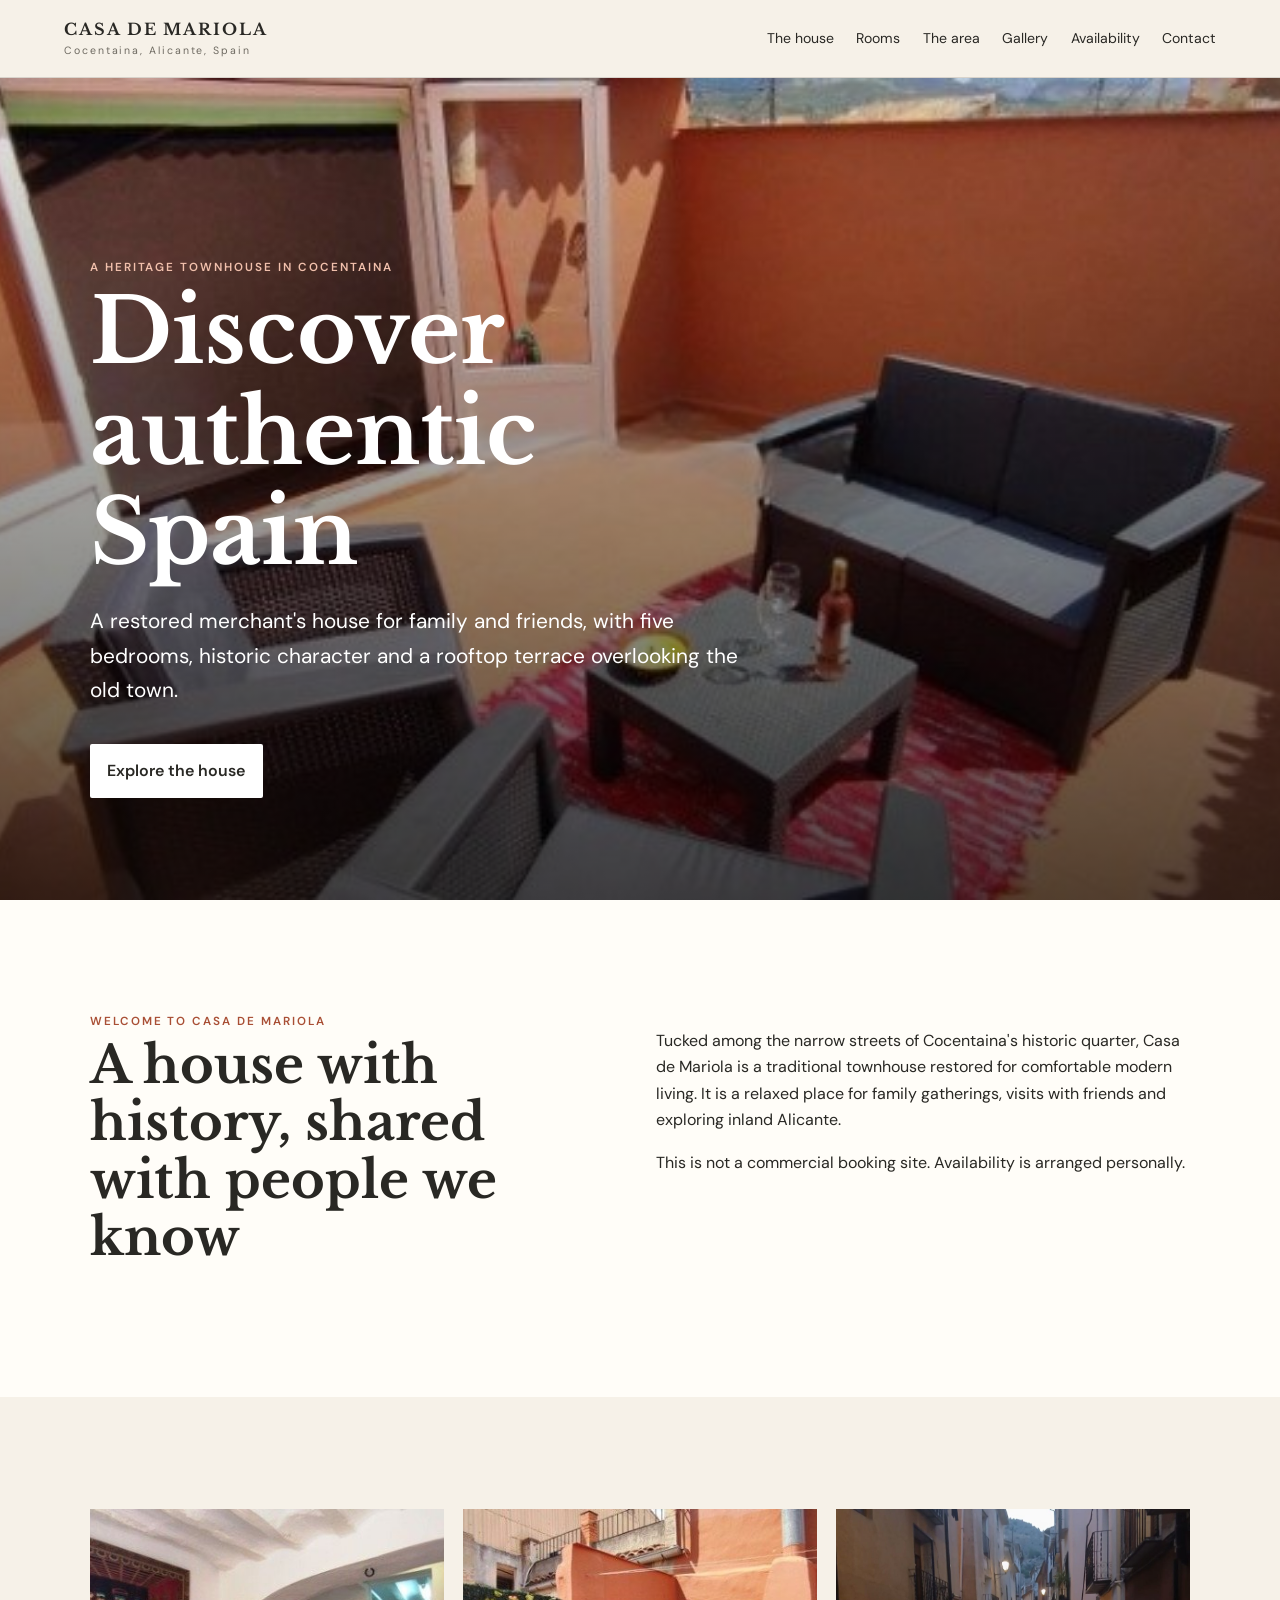
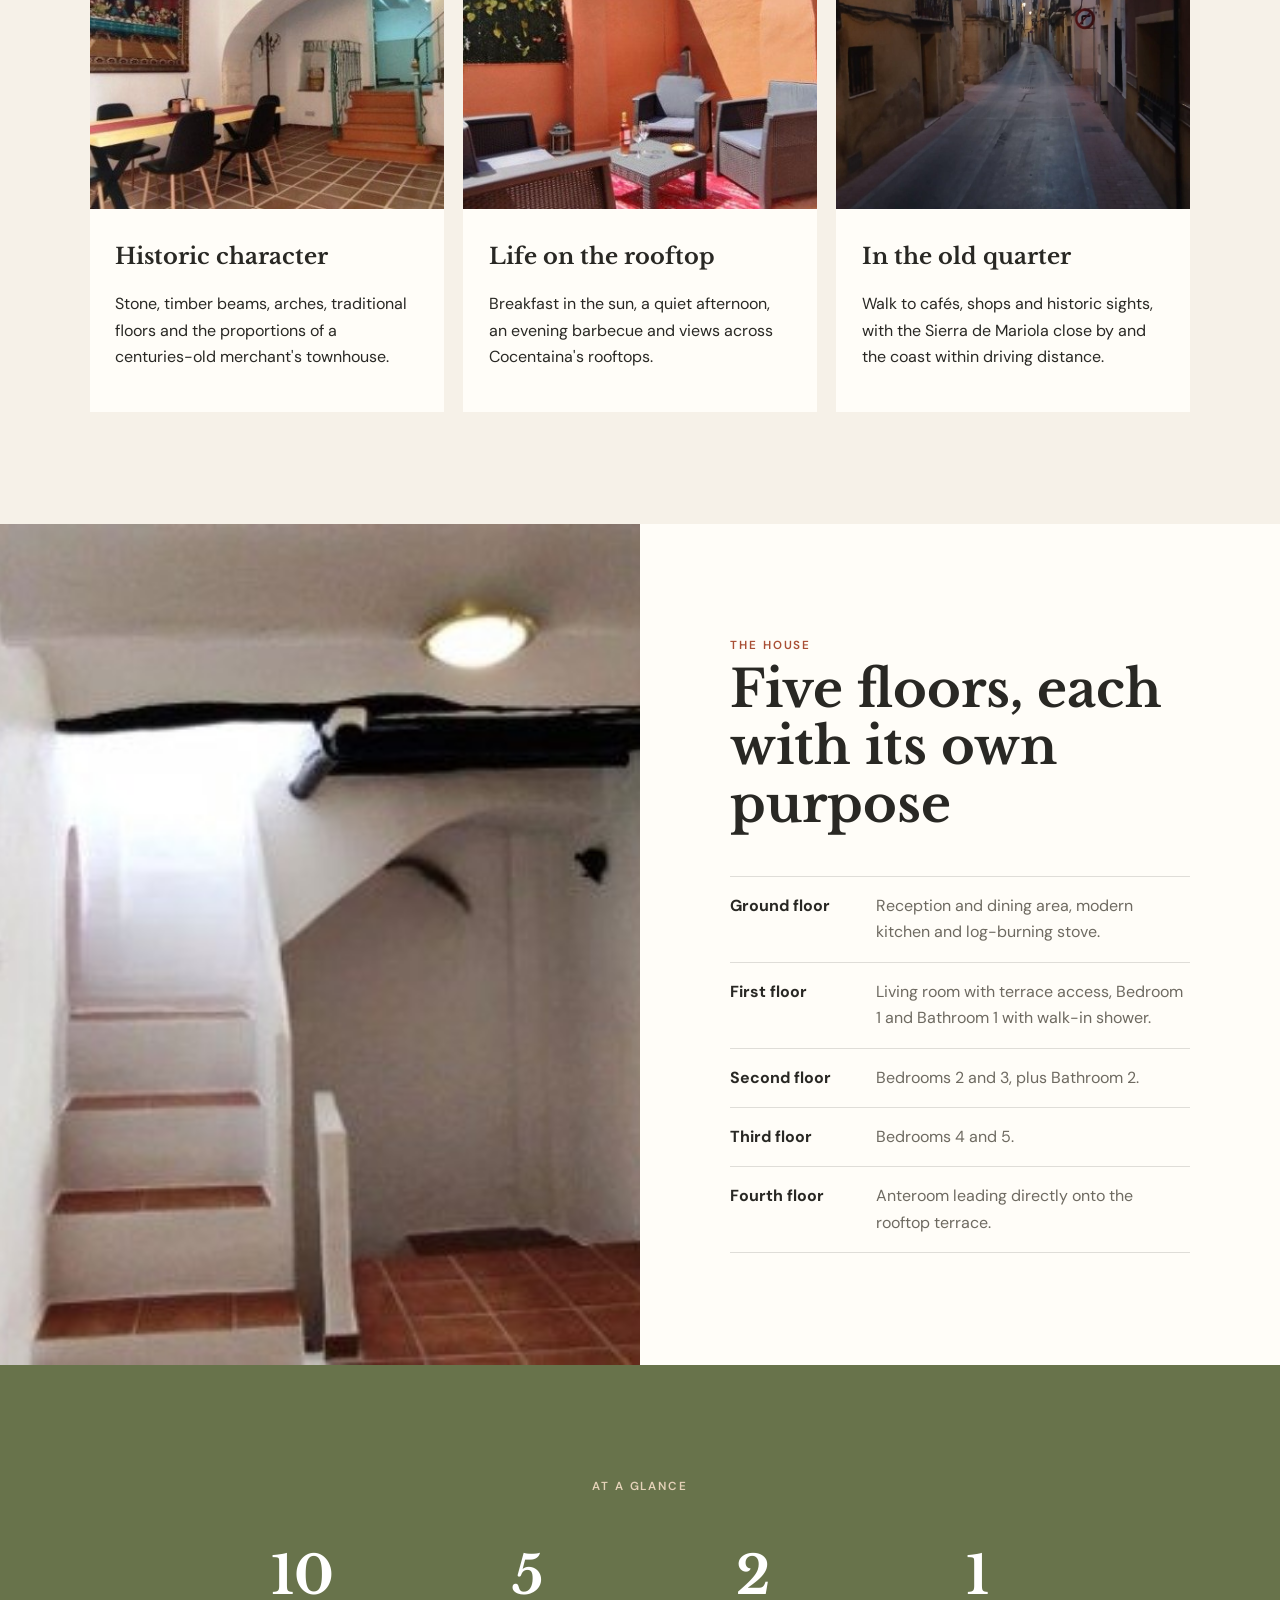
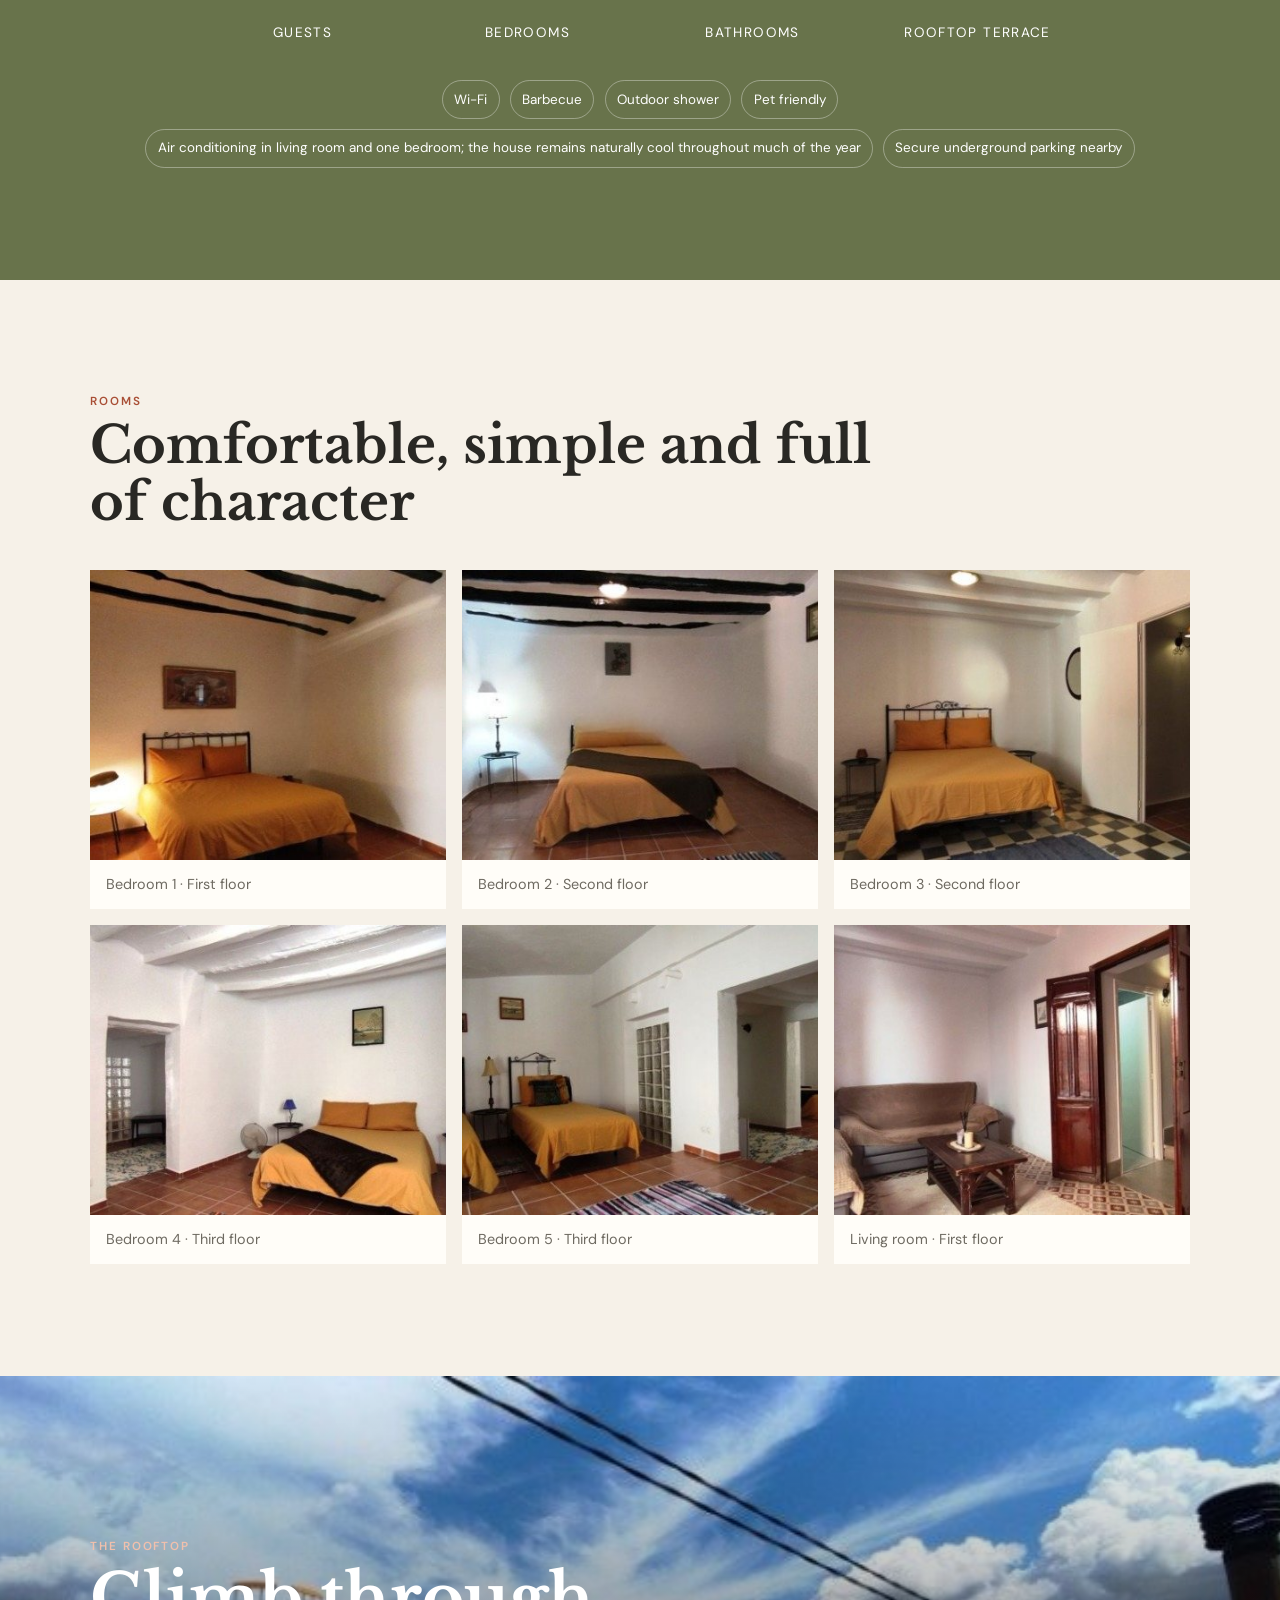
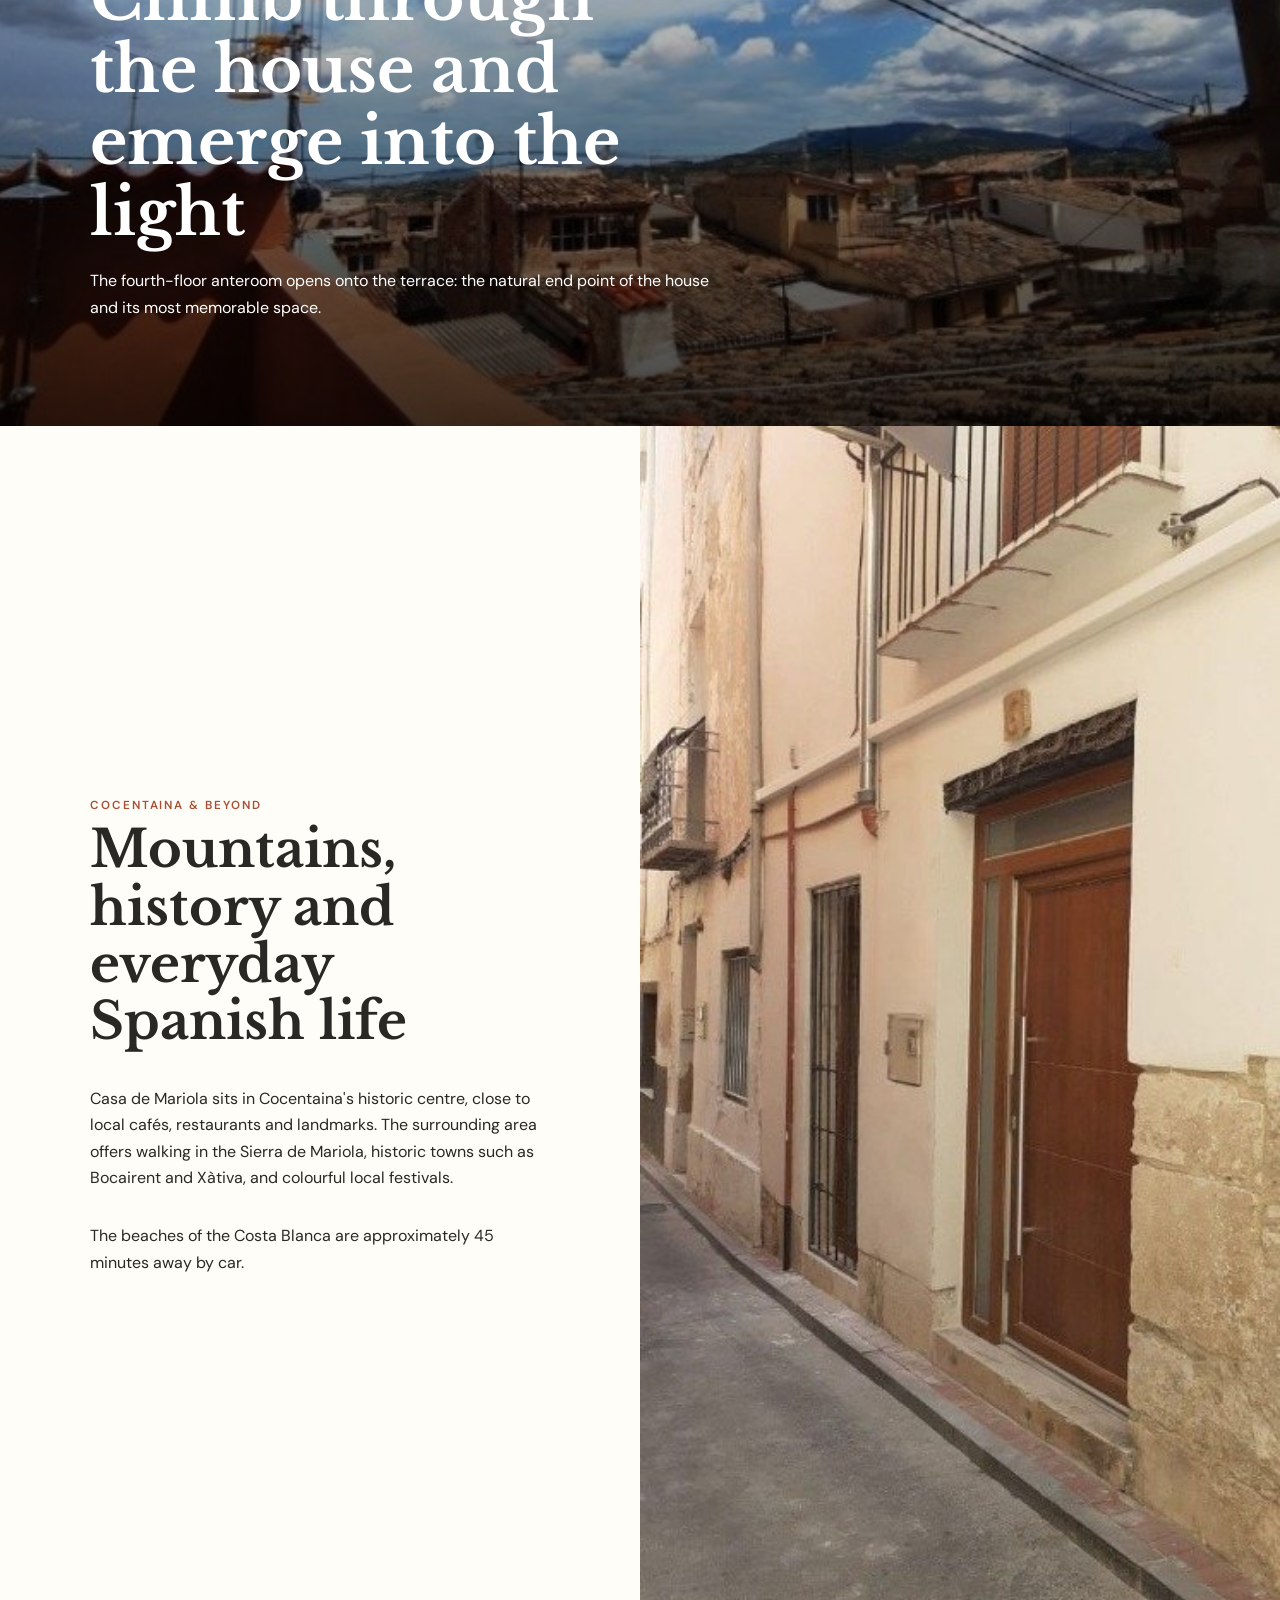
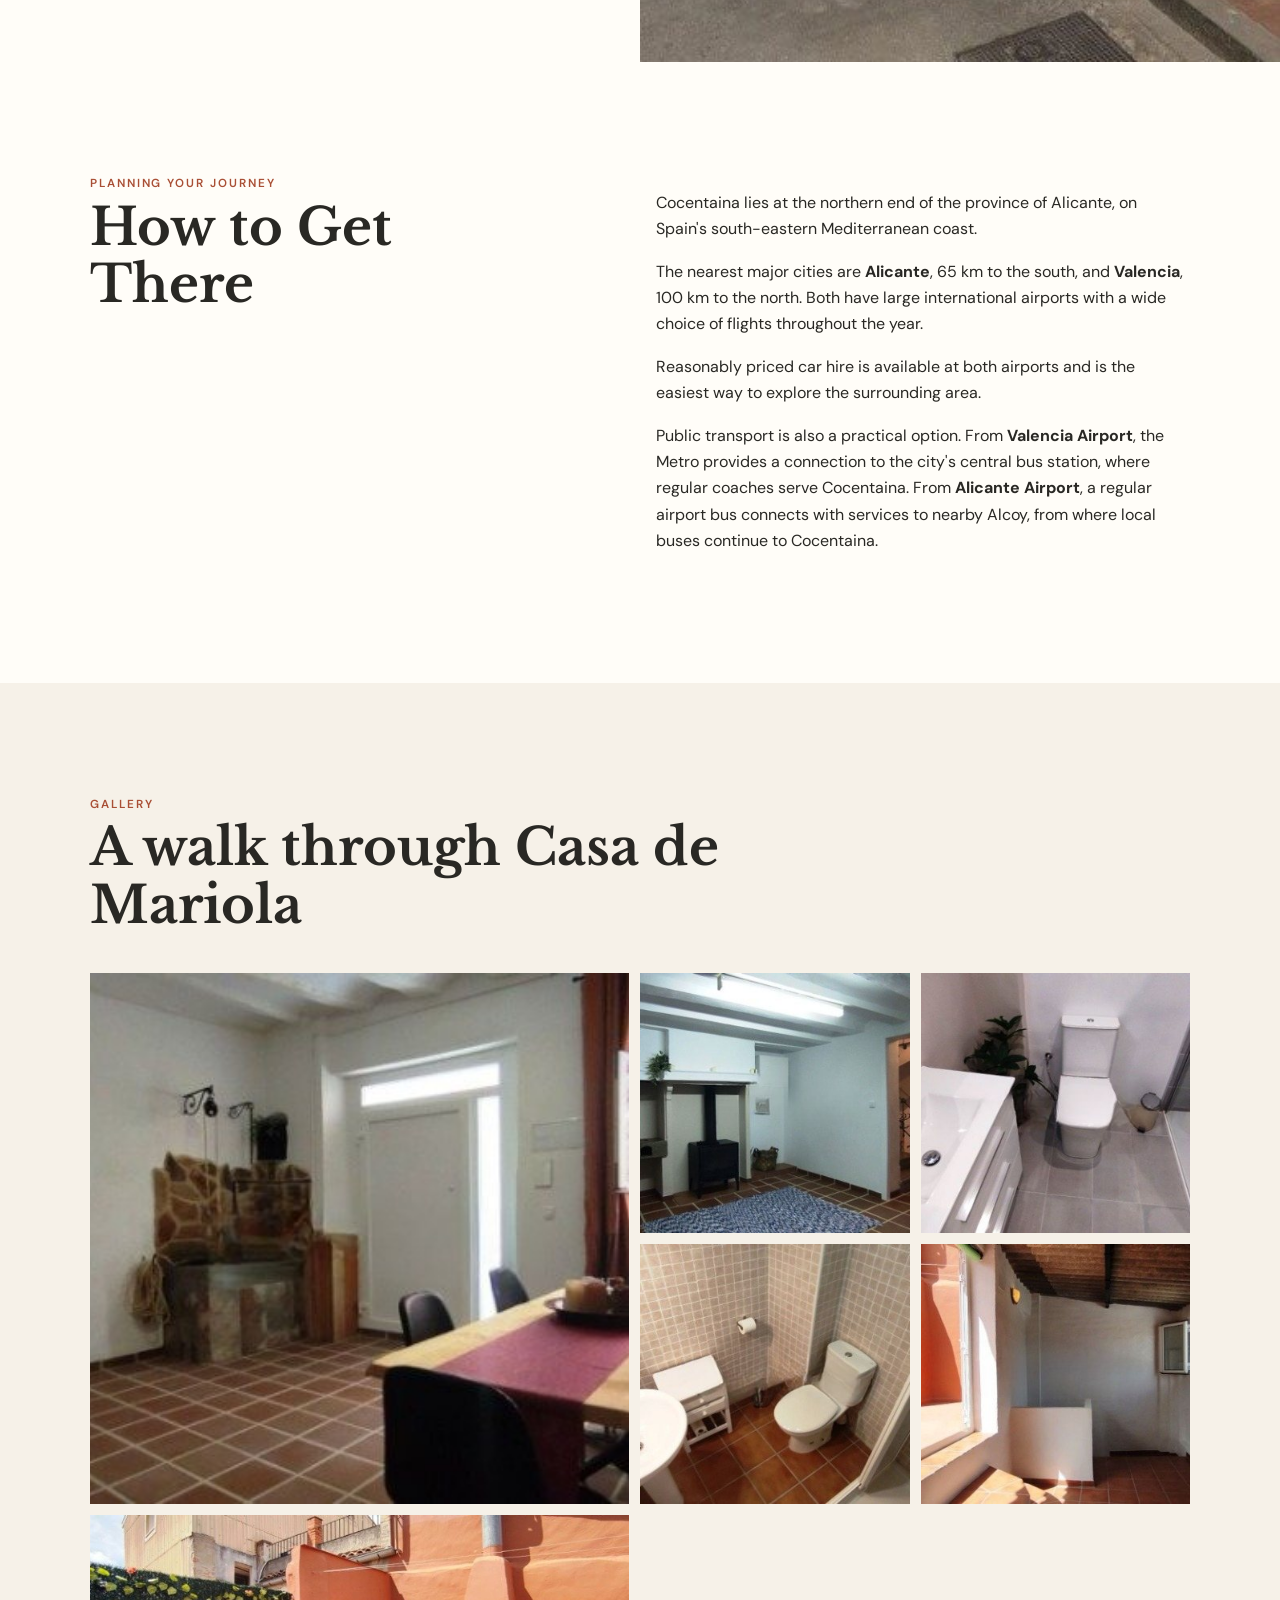
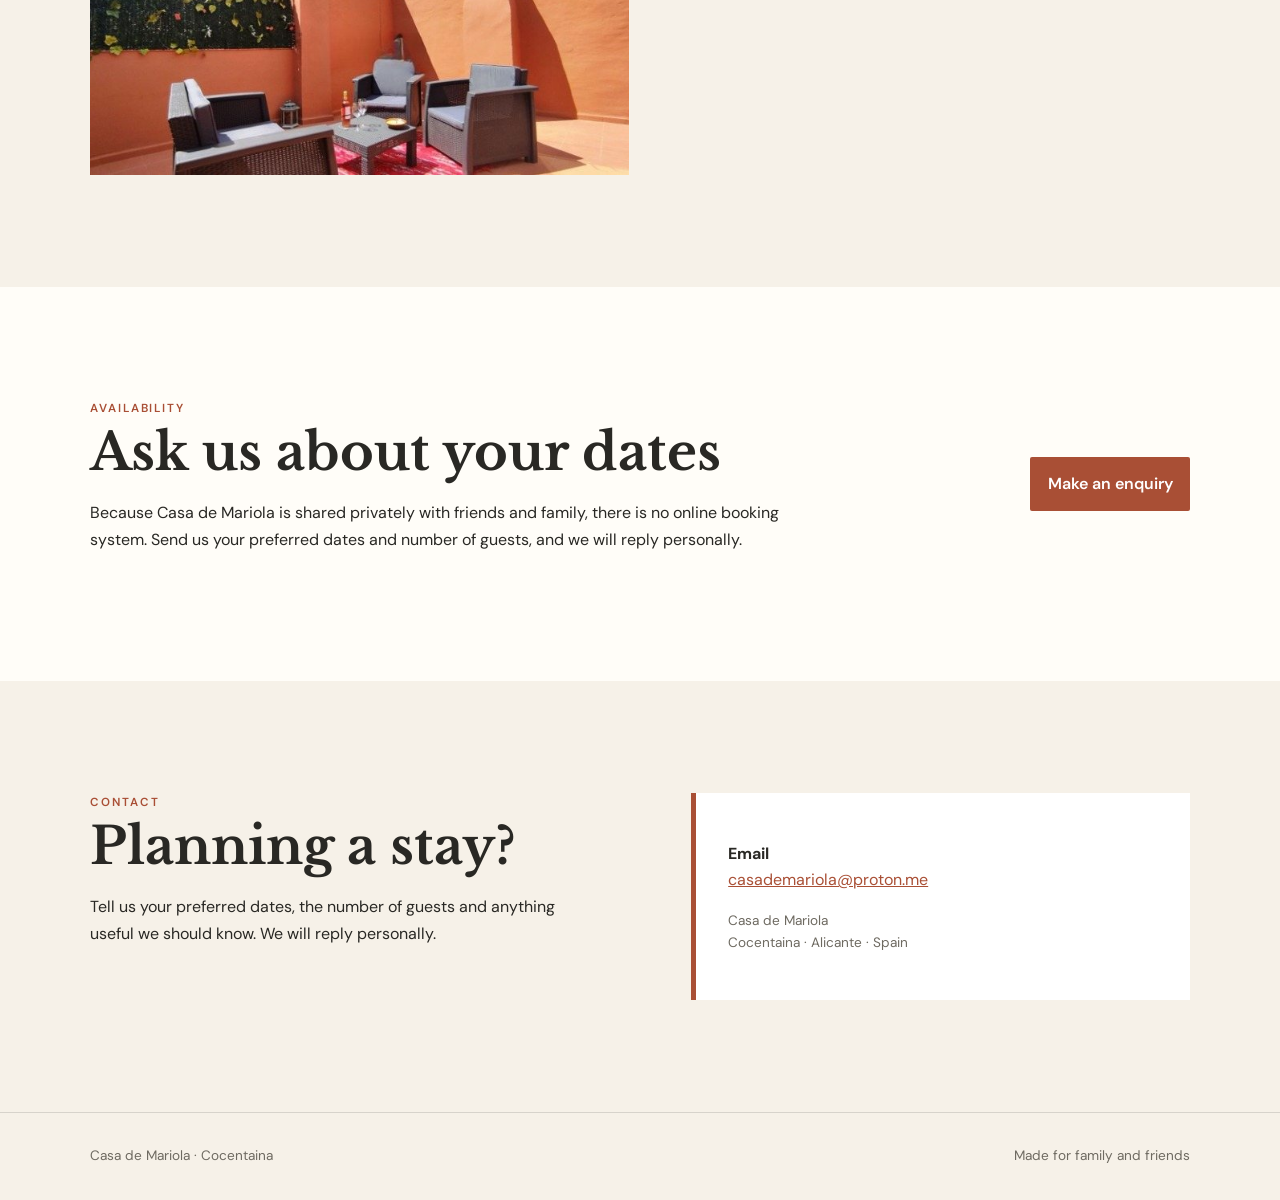
==== index.html @ 30c837d0 "Update index.html Update page title and meta description" ====
<!doctype html>
<html lang="en">
<head>
  <meta charset="utf-8">
  <meta name="viewport" content="width=device-width, initial-scale=1">
  <meta name="description" content="Stay in a beautifully restored historic townhouse in the heart of Cocentaina, Alicante. An ideal base for exploring the Sierra de Mariola, inland Valencia as well as the historic centre of Valencia city itself and the Costa Blanca ">
  <link rel="canonical" href="https://casademariola.com/">
  <meta property="og:title" content="Casa de Mariola | Cocentaina">
  <meta property="og:description" content="A traditional townhouse in the historic heart of Cocentaina, close to the Sierra de Mariola.">
  <meta property="og:type" content="website">
  <meta property="og:url" content="https://casademariola.com/">
  <meta property="og:image" content="https://casademariola.com/images/hero-terrace.jpg">
  <link rel="icon" href="favicon.svg" type="image/svg+xml">
  <title>Casa de Mariola | Historic townhouse in Cocentaina</title>
  <link rel="preconnect" href="https://fonts.googleapis.com">
  <link rel="preconnect" href="https://fonts.gstatic.com" crossorigin>
  <link href="https://fonts.googleapis.com/css2?family=DM+Sans:wght@400;500;600&family=Libre+Baskerville:wght@400;700&display=swap" rel="stylesheet">
  <link rel="stylesheet" href="styles.css">
</head>
<body>
  <header class="site-header">
    <a class="brand" href="#home" aria-label="Casa de Mariola home">
      <span>CASA DE MARIOLA</span>
      <small>Cocentaina, Alicante, Spain</small>
    </a>
    <button class="menu-toggle" aria-expanded="false" aria-controls="site-nav">Menu</button>
    <nav id="site-nav">
      <a href="#house">The house</a>
      <a href="#rooms">Rooms</a>
      <a href="#area">The area</a>
      <a href="#gallery">Gallery</a>
      <a href="#availability">Availability</a>
      <a href="#contact">Contact</a>
    </nav>
  </header>

  <main>
    <section id="home" class="hero">
      <img src="images/hero-terrace.jpg" alt="The rooftop terrace at Casa de Mariola">
      <div class="hero-shade"></div>
      <div class="hero-content">
        <p class="eyebrow">A heritage townhouse in Cocentaina</p>
        <h1>Discover authentic Spain</h1>
        <p>A restored merchant's house for family and friends, with five bedrooms, historic character and a rooftop terrace overlooking the old town.</p>
        <a class="button button-light" href="#house">Explore the house</a>
      </div>
    </section>

    <section class="intro section">
      <div>
        <p class="eyebrow">Welcome to Casa de Mariola</p>
        <h2>A house with history, shared with people we know</h2>
      </div>
      <div>
        <p>Tucked among the narrow streets of Cocentaina's historic quarter, Casa de Mariola is a traditional townhouse restored for comfortable modern living. It is a relaxed place for family gatherings, visits with friends and exploring inland Alicante.</p>
        <p>This is not a commercial booking site. Availability is arranged personally.</p>
      </div>
    </section>

    <section class="feature-grid section">
      <article>
        <img src="images/dining-room.jpg" alt="Historic dining and reception area">
        <div>
          <h3>Historic character</h3>
          <p>Stone, timber beams, arches, traditional floors and the proportions of a centuries-old merchant's townhouse.</p>
        </div>
      </article>
      <article>
        <img src="images/terrace-wide.jpg" alt="Sunny rooftop terrace">
        <div>
          <h3>Life on the rooftop</h3>
          <p>Breakfast in the sun, a quiet afternoon, an evening barbecue and views across Cocentaina's rooftops.</p>
        </div>
      </article>
      <article>
        <img src="images/old-street.jpg" alt="A street in Cocentaina's old quarter">
        <div>
          <h3>In the old quarter</h3>
          <p>Walk to cafés, shops and historic sights, with the Sierra de Mariola close by and the coast within driving distance.</p>
        </div>
      </article>
    </section>

    <section id="house" class="section split">
      <div class="split-image">
        <img src="images/stairs.jpg" alt="Traditional staircase inside Casa de Mariola">
      </div>
      <div class="split-copy">
        <p class="eyebrow">The house</p>
        <h2>Five floors, each with its own purpose</h2>
        <div class="floor-list">
          <div><strong>Ground floor</strong><span>Reception and dining area, modern kitchen and log-burning stove.</span></div>
          <div><strong>First floor</strong><span>Living room with terrace access, Bedroom 1 and Bathroom 1 with walk-in shower.</span></div>
          <div><strong>Second floor</strong><span>Bedrooms 2 and 3, plus Bathroom 2.</span></div>
          <div><strong>Third floor</strong><span>Bedrooms 4 and 5.</span></div>
          <div><strong>Fourth floor</strong><span>Anteroom leading directly onto the rooftop terrace.</span></div>
        </div>
      </div>
    </section>

    <section class="facts section">
      <p class="eyebrow">At a glance</p>
      <div class="facts-grid">
        <div><strong>10</strong><span>guests</span></div>
        <div><strong>5</strong><span>bedrooms</span></div>
        <div><strong>2</strong><span>bathrooms</span></div>
        <div><strong>1</strong><span>rooftop terrace</span></div>
      </div>
      <div class="amenities">
        <span>Wi-Fi</span><span>Barbecue</span><span>Outdoor shower</span><span>Pet friendly</span>
        <span>Air conditioning in living room and one bedroom; the house remains naturally cool throughout much of the year</span><span>Secure underground parking nearby</span>
      </div>
    </section>

    <section id="rooms" class="section">
      <div class="section-heading">
        <p class="eyebrow">Rooms</p>
        <h2>Comfortable, simple and full of character</h2>
      </div>
      <div class="room-grid">
        <figure><img src="images/bedroom-1.jpg" alt="Bedroom 1"><figcaption>Bedroom 1 · First floor</figcaption></figure>
        <figure><img src="images/bedroom-2.jpg" alt="Bedroom 2"><figcaption>Bedroom 2 · Second floor</figcaption></figure>
        <figure><img src="images/bedroom-3.jpg" alt="Bedroom 3"><figcaption>Bedroom 3 · Second floor</figcaption></figure>
        <figure><img src="images/bedroom-4.jpg" alt="Bedroom 4"><figcaption>Bedroom 4 · Third floor</figcaption></figure>
        <figure><img src="images/bedroom-5.jpg" alt="Bedroom 5"><figcaption>Bedroom 5 · Third floor</figcaption></figure>
        <figure><img src="images/living-room.jpg" alt="First-floor living room"><figcaption>Living room · First floor</figcaption></figure>
      </div>
    </section>

    <section class="terrace-banner">
      <img src="images/terrace-view.jpg" alt="View from the rooftop terrace">
      <div>
        <p class="eyebrow">The rooftop</p>
        <h2>Climb through the house and emerge into the light</h2>
        <p>The fourth-floor anteroom opens onto the terrace: the natural end point of the house and its most memorable space.</p>
      </div>
    </section>

    <section id="area" class="section split reverse">
      <div class="split-image">
        <img src="images/front-door.jpg" alt="The entrance to Casa de Mariola">
      </div>
      <div class="split-copy">
        <p class="eyebrow">Cocentaina & beyond</p>
        <h2>Mountains, history and everyday Spanish life</h2>
        <p>Casa de Mariola sits in Cocentaina's historic centre, close to local cafés, restaurants and landmarks. The surrounding area offers walking in the Sierra de Mariola, historic towns such as Bocairent and Xàtiva, and colourful local festivals.</p>
        <p>The beaches of the Costa Blanca are approximately 45 minutes away by car.</p>
      </div>
    </section>

    <section id="getting-there" class="intro section">
      <div>
        <p class="eyebrow">Planning your journey</p>
        <h2>How to Get There</h2>
      </div>
      <div>
        <p>Cocentaina lies at the northern end of the province of Alicante, on Spain's south-eastern Mediterranean coast.</p>
        <p>The nearest major cities are <strong>Alicante</strong>, 65 km to the south, and <strong>Valencia</strong>, 100 km to the north. Both have large international airports with a wide choice of flights throughout the year.</p>
        <p>Reasonably priced car hire is available at both airports and is the easiest way to explore the surrounding area.</p>
        <p>Public transport is also a practical option. From <strong>Valencia Airport</strong>, the Metro provides a connection to the city's central bus station, where regular coaches serve Cocentaina. From <strong>Alicante Airport</strong>, a regular airport bus connects with services to nearby Alcoy, from where local buses continue to Cocentaina.</p>
      </div>
    </section>

    <section id="gallery" class="section">
      <div class="section-heading">
        <p class="eyebrow">Gallery</p>
        <h2>A walk through Casa de Mariola</h2>
      </div>
      <div class="gallery">
        <button><img src="images/dining-kitchen.jpg" alt="Dining room and kitchen"></button>
        <button><img src="images/kitchen.jpg" alt="Kitchen with log-burning stove"></button>
        <button><img src="images/bathroom-1.jpg" alt="Bathroom 1"></button>
        <button><img src="images/bathroom-2.jpg" alt="Bathroom 2"></button>
        <button><img src="images/anteroom.jpg" alt="Anteroom leading to the terrace"></button>
        <button><img src="images/terrace-wide.jpg" alt="Rooftop terrace seating"></button>
      </div>
    </section>

    <section id="availability" class="availability section">
      <div>
        <p class="eyebrow">Availability</p>
        <h2>Ask us about your dates</h2>
        <p>Because Casa de Mariola is shared privately with friends and family, there is no online booking system. Send us your preferred dates and number of guests, and we will reply personally.</p>
      </div>
      <a class="button" href="#contact">Make an enquiry</a>
    </section>

    <section id="contact" class="contact section">
      <div>
        <p class="eyebrow">Contact</p>
        <h2>Planning a stay?</h2>
        <p>Tell us your preferred dates, the number of guests and anything useful we should know. We will reply personally.</p>
      </div>
      <div class="contact-card">
        <p><strong>Email</strong><br><a href="mailto:casademariola@proton.me?subject=Casa%20de%20Mariola%20enquiry">casademariola@proton.me</a></p>
        <p class="small">Casa de Mariola<br>Cocentaina · Alicante · Spain</p>
      </div>
    </section>
  </main>

  <footer>
    <span>Casa de Mariola · Cocentaina</span>
    <span>Made for family and friends</span>
  </footer>

  <dialog id="lightbox">
    <button class="close" aria-label="Close image">×</button>
    <img src="" alt="">
  </dialog>

  <script src="script.js"></script>
</body>
</html>
---- styles.css ----
:root{
  --ivory:#f6f1e8;
  --paper:#fffdf8;
  --terracotta:#a94f35;
  --olive:#68734b;
  --ink:#292824;
  --muted:#6e6a61;
  --line:rgba(41,40,36,.15);
}
*{box-sizing:border-box}
html{scroll-behavior:smooth}
body{margin:0;background:var(--ivory);color:var(--ink);font-family:"DM Sans",Arial,sans-serif;line-height:1.65}
img{display:block;width:100%;height:auto}
a{color:inherit}
.site-header{position:sticky;top:0;z-index:20;height:78px;padding:0 5vw;display:flex;align-items:center;justify-content:space-between;background:rgba(246,241,232,.94);backdrop-filter:blur(10px);border-bottom:1px solid var(--line)}
.brand{text-decoration:none;display:flex;flex-direction:column;line-height:1.05;letter-spacing:.12em}
.brand span{font-family:"Libre Baskerville",serif;font-weight:700}
.brand small{font-size:.66rem;margin-top:.45rem;color:var(--muted)}
nav{display:flex;gap:1.4rem}
nav a{text-decoration:none;font-size:.88rem}
nav a:hover{color:var(--terracotta)}
.menu-toggle{display:none;background:none;border:1px solid var(--line);padding:.5rem .75rem}
.hero{min-height:calc(100vh - 78px);position:relative;display:flex;align-items:flex-end}
.hero>img{position:absolute;inset:0;width:100%;height:100%;object-fit:cover}
.hero-shade{position:absolute;inset:0;background:linear-gradient(180deg,rgba(0,0,0,.08),rgba(0,0,0,.67))}
.hero-content{position:relative;z-index:2;color:white;padding:8vw 7vw;max-width:850px}
.hero h1,.section h2,.terrace-banner h2{font-family:"Libre Baskerville",serif;line-height:1.12;margin:.35rem 0 1.2rem}
.hero h1{font-size:clamp(3rem,7vw,6.8rem);max-width:850px}
.hero p:not(.eyebrow){font-size:clamp(1rem,1.7vw,1.3rem);max-width:680px}
.eyebrow{text-transform:uppercase;letter-spacing:.17em;font-size:.73rem;font-weight:600;margin:0;color:var(--terracotta)}
.hero .eyebrow,.terrace-banner .eyebrow{color:#f1c0ac}
.button{display:inline-block;text-decoration:none;background:var(--terracotta);color:white;padding:.85rem 1.1rem;border-radius:2px;font-weight:600}
.button-light{background:white;color:var(--ink);margin-top:1rem}
.section{padding:7rem 7vw}
.intro{display:grid;grid-template-columns:1fr 1.15fr;gap:8vw;background:var(--paper)}
.intro h2,.section h2{font-size:clamp(2rem,4vw,4rem)}
.feature-grid{display:grid;grid-template-columns:repeat(3,1fr);gap:1.2rem}
.feature-grid article{background:var(--paper)}
.feature-grid img{height:300px;object-fit:cover}
.feature-grid article div{padding:1.6rem}
.feature-grid h3{font-family:"Libre Baskerville",serif;font-size:1.4rem;margin:.2rem 0}
.split{display:grid;grid-template-columns:1fr 1fr;min-height:720px;padding:0}
.split.reverse{direction:rtl}
.split.reverse>*{direction:ltr}
.split-image img{height:100%;object-fit:cover}
.split-copy{padding:7rem 7vw;display:flex;flex-direction:column;justify-content:center;background:var(--paper)}
.floor-list{margin-top:1.5rem;border-top:1px solid var(--line)}
.floor-list div{padding:1rem 0;border-bottom:1px solid var(--line);display:grid;grid-template-columns:130px 1fr;gap:1rem}
.floor-list span{color:var(--muted)}
.facts{text-align:center;background:var(--olive);color:white}
.facts .eyebrow{color:#e4d2b8}
.facts-grid{display:grid;grid-template-columns:repeat(4,1fr);max-width:900px;margin:2.2rem auto}
.facts-grid strong{display:block;font-family:"Libre Baskerville",serif;font-size:3.3rem}
.facts-grid span{font-size:.85rem;text-transform:uppercase;letter-spacing:.1em}
.amenities{display:flex;flex-wrap:wrap;justify-content:center;gap:.65rem}
.amenities span{border:1px solid rgba(255,255,255,.35);padding:.45rem .7rem;border-radius:999px;font-size:.84rem}
.section-heading{max-width:800px;margin-bottom:2.4rem}
.room-grid{display:grid;grid-template-columns:repeat(3,1fr);gap:1rem}
.room-grid figure{margin:0;background:var(--paper)}
.room-grid img{height:290px;object-fit:cover}
.room-grid figcaption{padding:.8rem 1rem;color:var(--muted);font-size:.9rem}
.terrace-banner{position:relative;min-height:650px;display:flex;align-items:flex-end;color:white}
.terrace-banner>img{position:absolute;inset:0;height:100%;object-fit:cover}
.terrace-banner:after{content:"";position:absolute;inset:0;background:linear-gradient(180deg,transparent,rgba(0,0,0,.75))}
.terrace-banner>div{position:relative;z-index:2;padding:7vw;max-width:800px}
.terrace-banner h2{font-size:clamp(2.4rem,5vw,5rem)}
.gallery{display:grid;grid-template-columns:2fr 1fr 1fr;grid-auto-rows:260px;gap:.7rem}
.gallery button{border:0;padding:0;cursor:zoom-in;overflow:hidden;background:none}
.gallery button:first-child{grid-row:span 2}
.gallery img{height:100%;object-fit:cover;transition:transform .35s ease}
.gallery button:hover img{transform:scale(1.03)}
.availability{display:flex;align-items:center;justify-content:space-between;gap:4rem;background:var(--paper)}
.availability>div{max-width:720px}
.contact{display:grid;grid-template-columns:1fr 1fr;gap:8vw}
.contact-card{background:white;padding:2rem;border-left:5px solid var(--terracotta)}
.contact-card a{color:var(--terracotta)}
.small{font-size:.85rem;color:var(--muted)}
footer{padding:2rem 7vw;display:flex;justify-content:space-between;border-top:1px solid var(--line);font-size:.85rem;color:var(--muted)}
dialog{border:0;padding:0;background:transparent;max-width:92vw;max-height:92vh}
dialog::backdrop{background:rgba(0,0,0,.88)}
dialog img{max-width:92vw;max-height:88vh;object-fit:contain}
.close{position:fixed;right:2rem;top:1rem;color:white;background:none;border:0;font-size:2.5rem;cursor:pointer}
@media(max-width:850px){
  .menu-toggle{display:block}
  nav{display:none;position:absolute;top:77px;left:0;right:0;padding:1rem 5vw;background:var(--paper);flex-direction:column;border-bottom:1px solid var(--line)}
  nav.open{display:flex}
  .intro,.feature-grid,.split,.contact{grid-template-columns:1fr}
  .split.reverse{direction:ltr}
  .split-image{min-height:480px}
  .facts-grid{grid-template-columns:repeat(2,1fr);gap:2rem}
  .room-grid{grid-template-columns:1fr 1fr}
  .gallery{grid-template-columns:1fr 1fr;grid-auto-rows:220px}
  .gallery button:first-child{grid-row:auto;grid-column:span 2}
  .availability{align-items:flex-start;flex-direction:column}
}
@media(max-width:560px){
  .section{padding:5rem 6vw}
  .hero-content{padding:14vw 6vw}
  .feature-grid,.room-grid{grid-template-columns:1fr}
  .floor-list div{grid-template-columns:1fr;gap:.2rem}
  .gallery{grid-template-columns:1fr;grid-auto-rows:250px}
  .gallery button:first-child{grid-column:auto}
  footer{flex-direction:column;gap:.5rem}
}
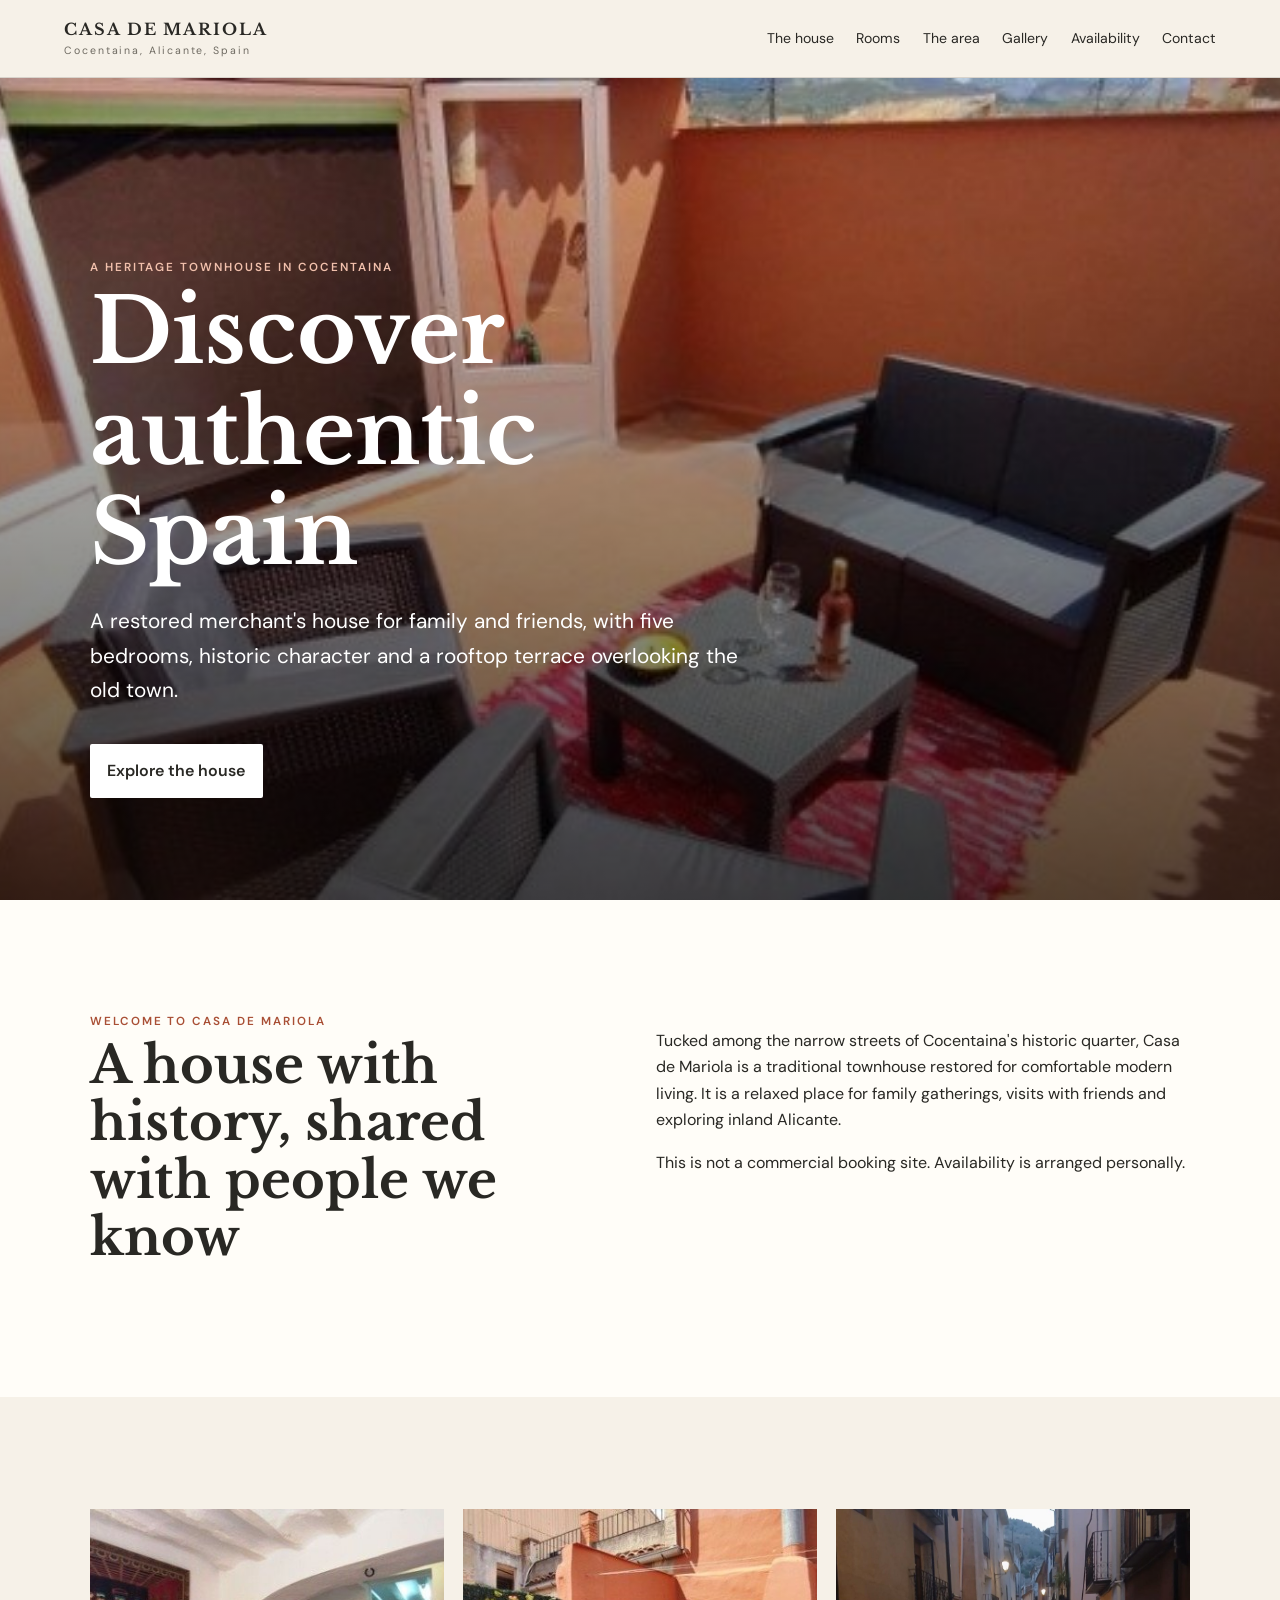
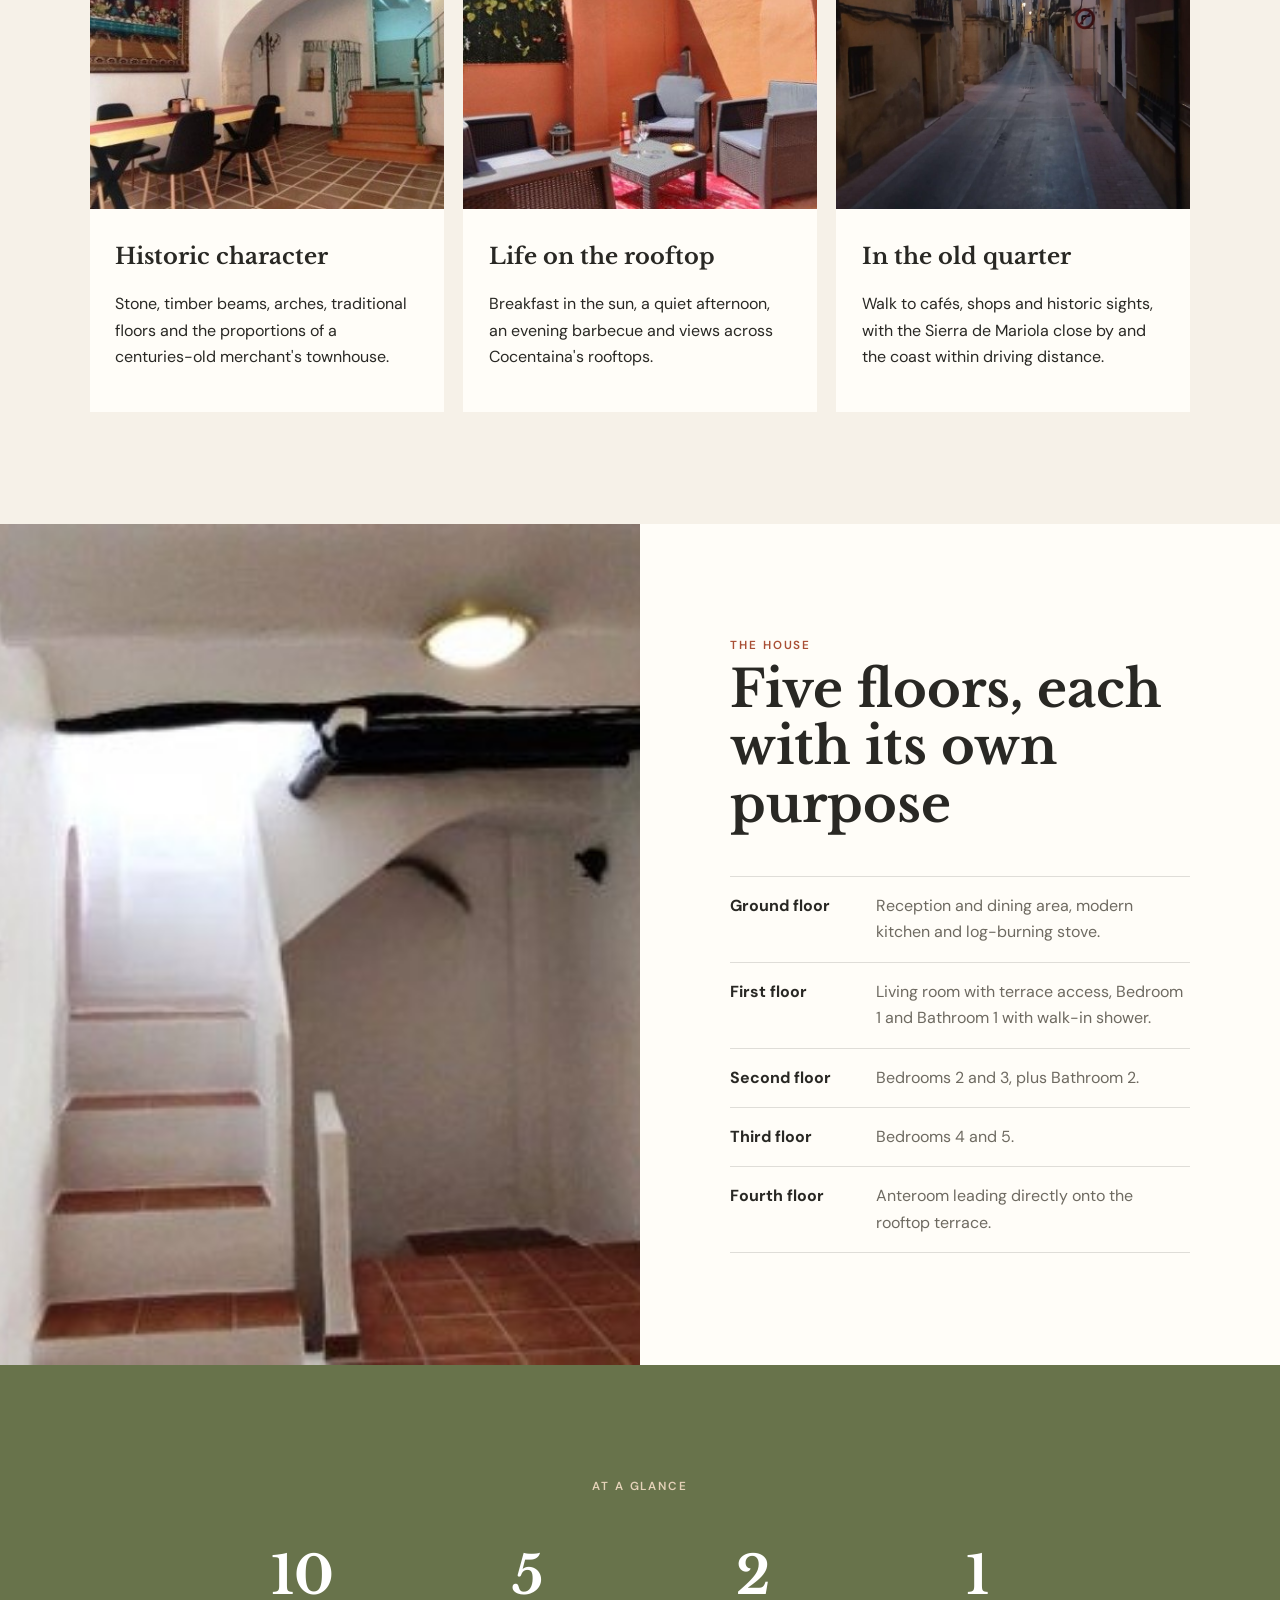
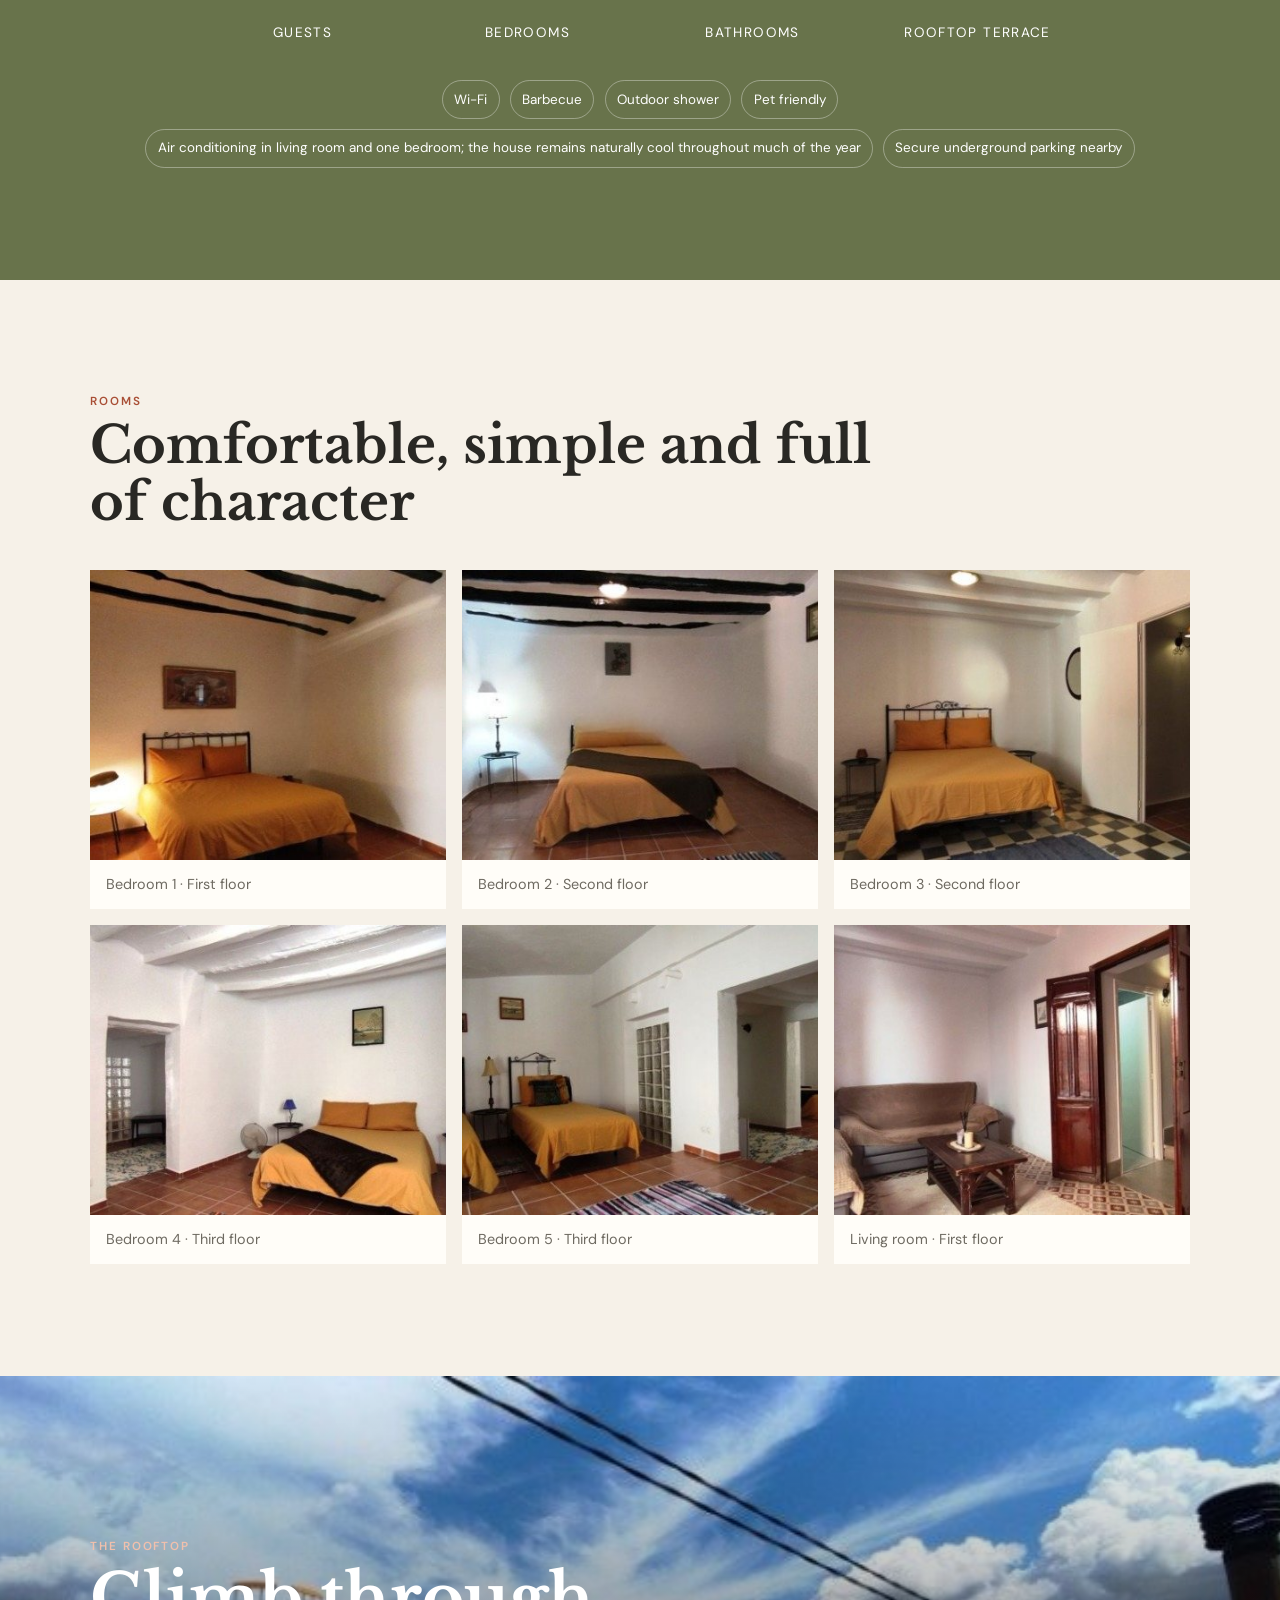
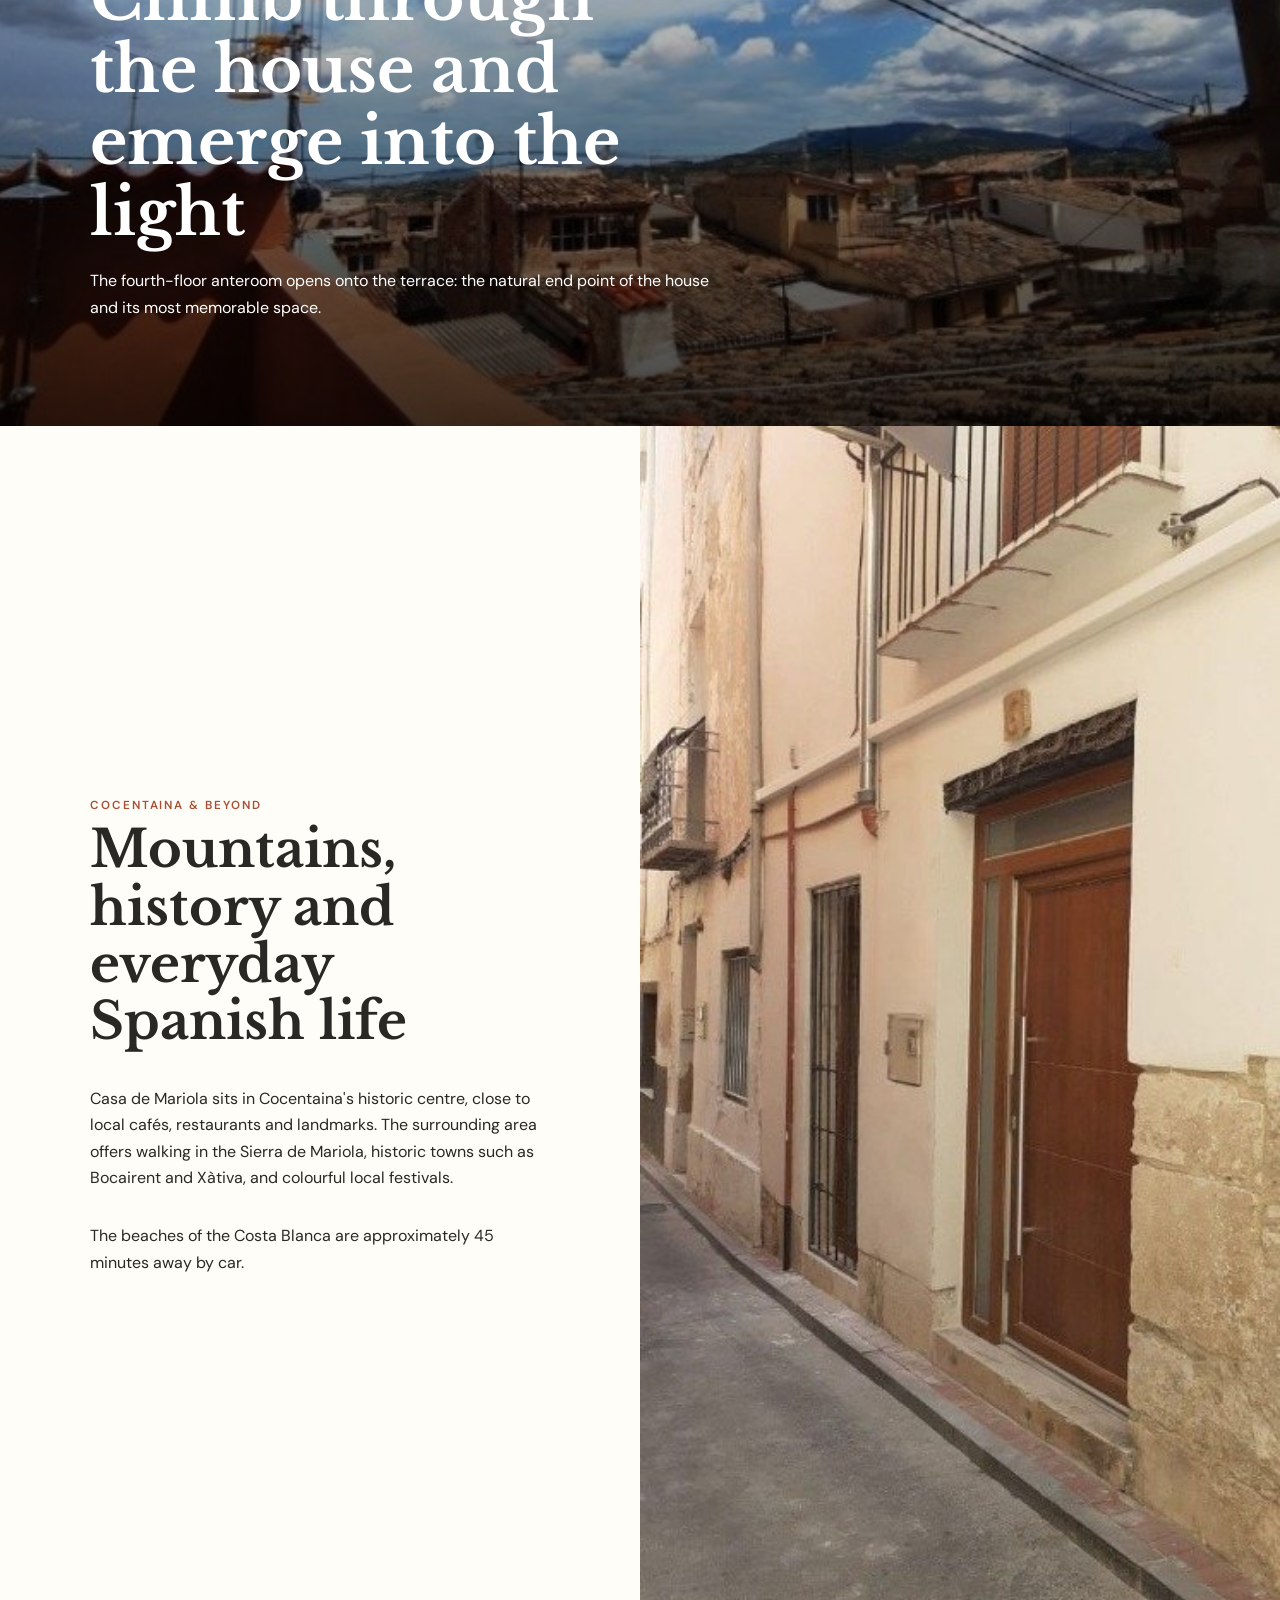
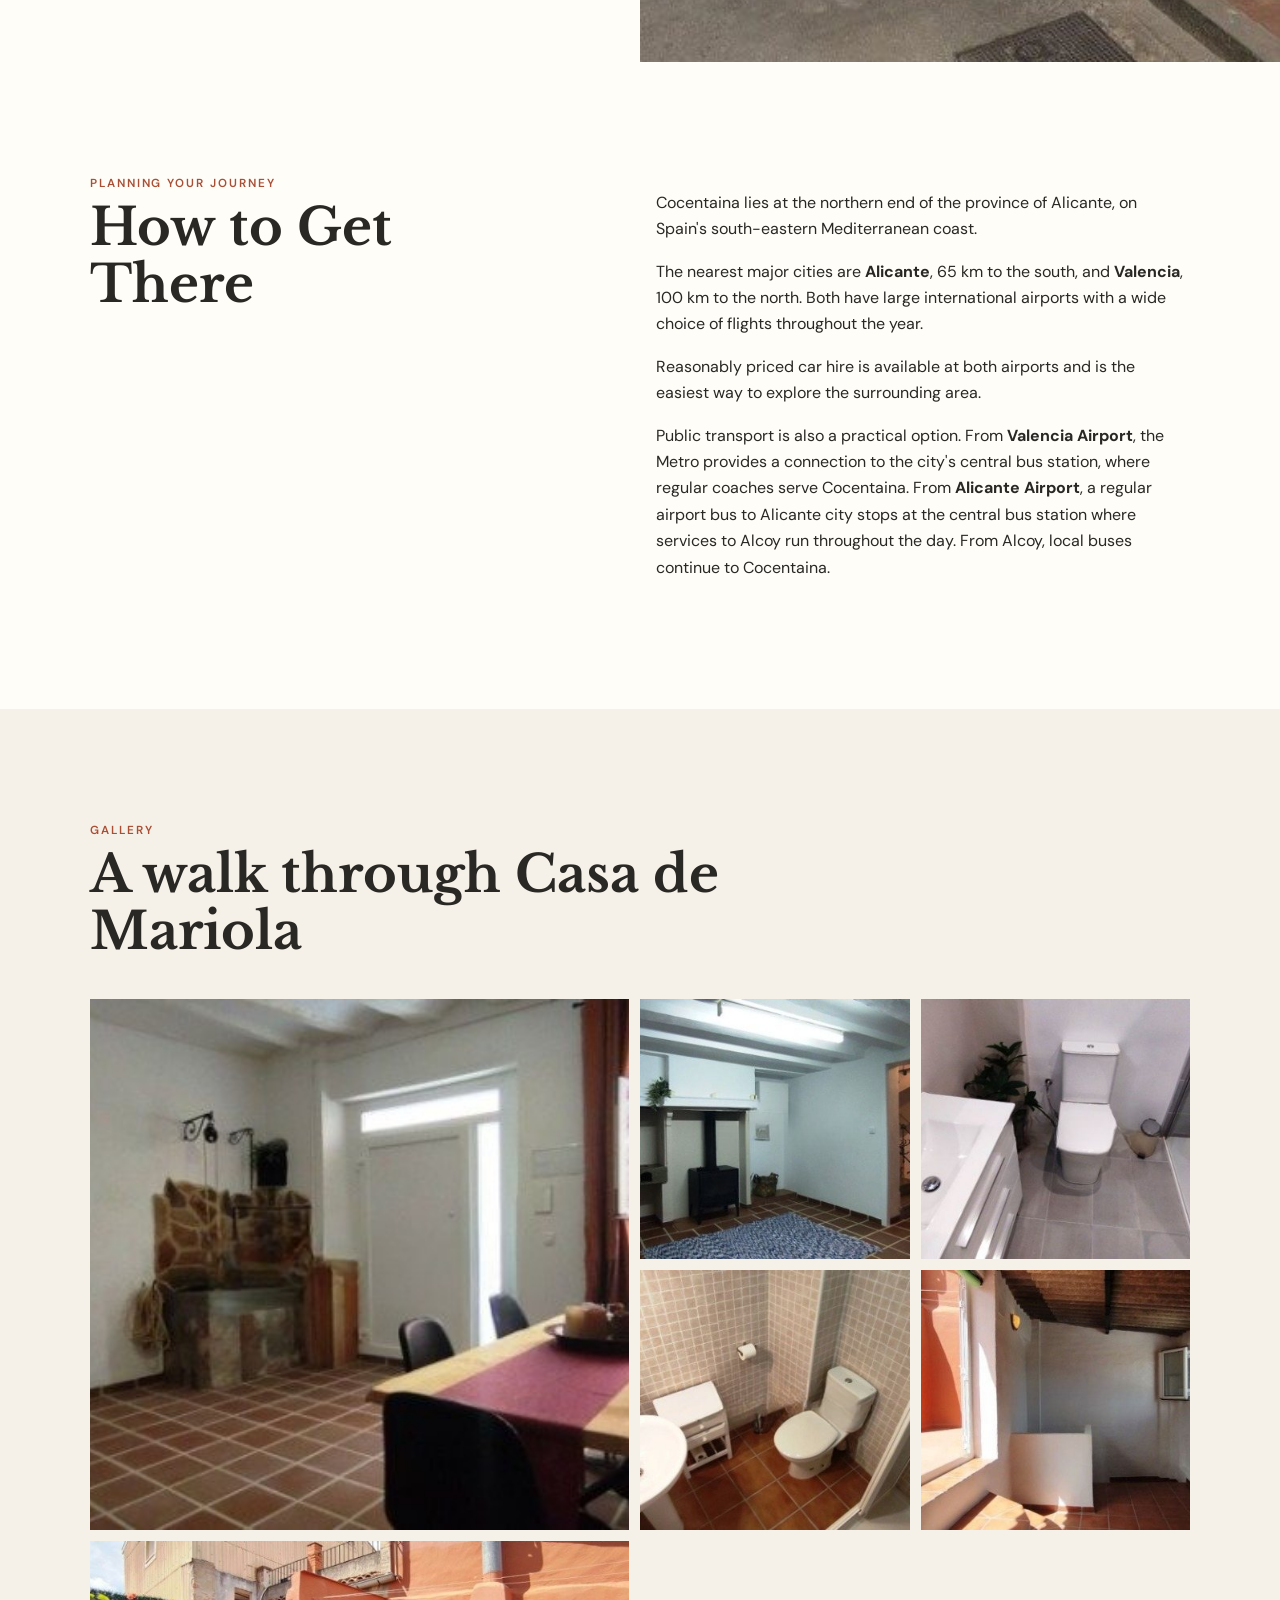
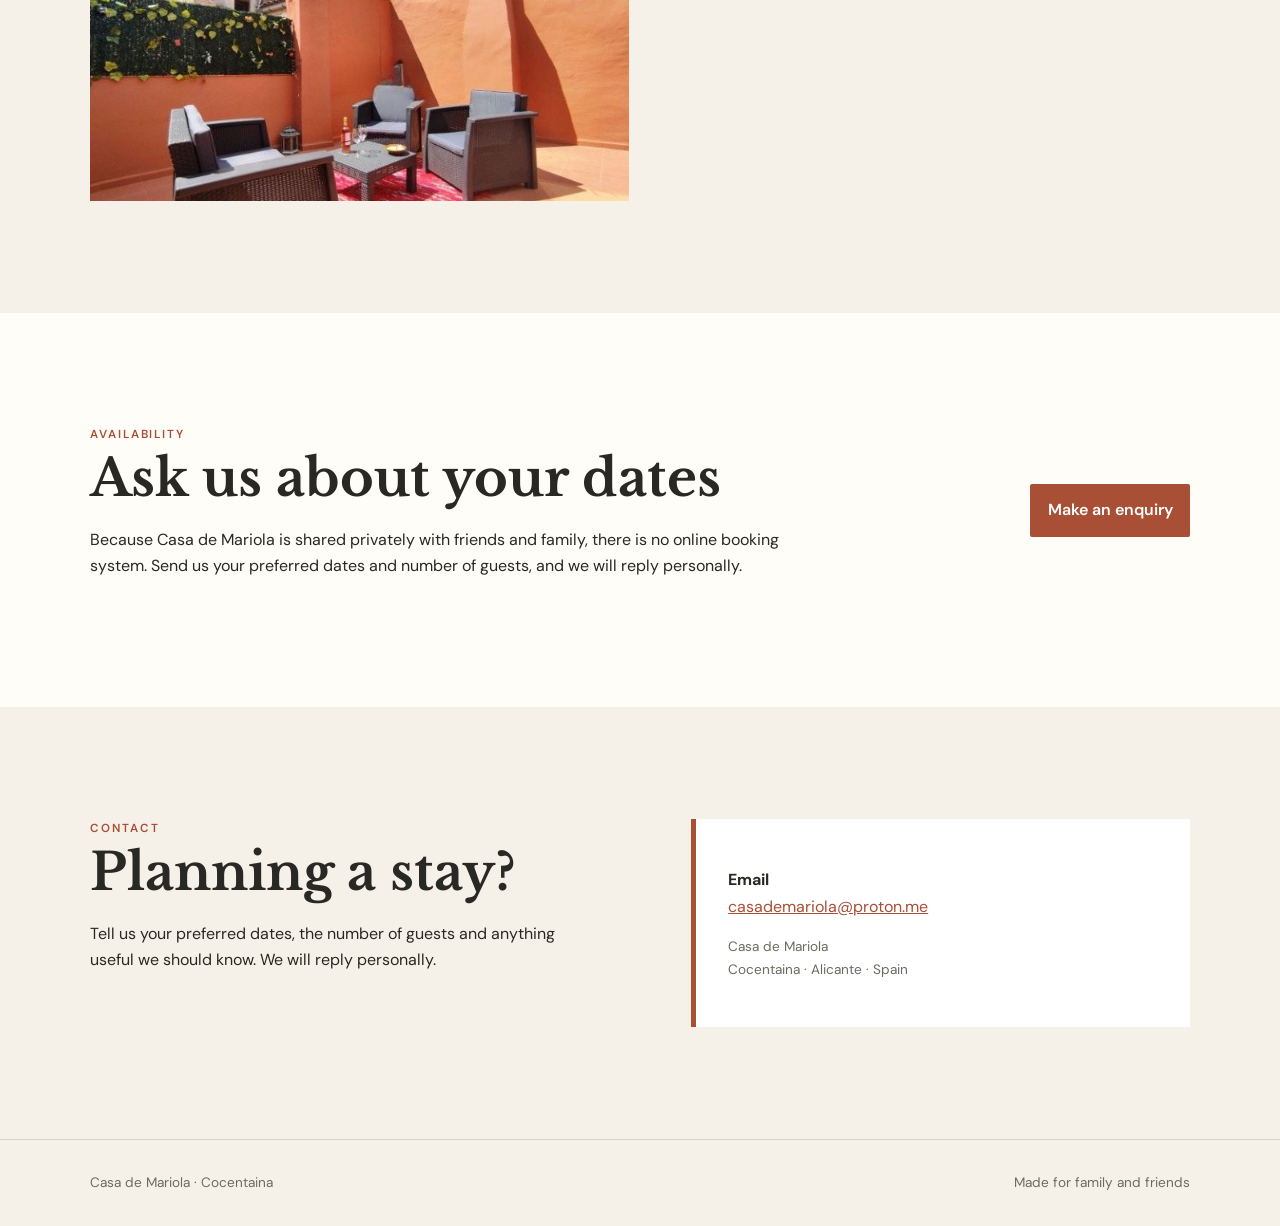
==== commit 7e3a650a: "Update index.html Improved Alicante Airport travel directions" ====
--- a/index.html
+++ b/index.html
@@ -157,7 +157,7 @@
         <p>Cocentaina lies at the northern end of the province of Alicante, on Spain's south-eastern Mediterranean coast.</p>
         <p>The nearest major cities are <strong>Alicante</strong>, 65 km to the south, and <strong>Valencia</strong>, 100 km to the north. Both have large international airports with a wide choice of flights throughout the year.</p>
         <p>Reasonably priced car hire is available at both airports and is the easiest way to explore the surrounding area.</p>
-        <p>Public transport is also a practical option. From <strong>Valencia Airport</strong>, the Metro provides a connection to the city's central bus station, where regular coaches serve Cocentaina. From <strong>Alicante Airport</strong>, a regular airport bus connects with services to nearby Alcoy, from where local buses continue to Cocentaina.</p>
+        <p>Public transport is also a practical option. From <strong>Valencia Airport</strong>, the Metro provides a connection to the city's central bus station, where regular coaches serve Cocentaina. From <strong>Alicante Airport</strong>, a regular airport bus to Alicante city stops at the central bus station where services to Alcoy run throughout the day. From Alcoy, local buses continue to Cocentaina.</p>
       </div>
     </section>
 
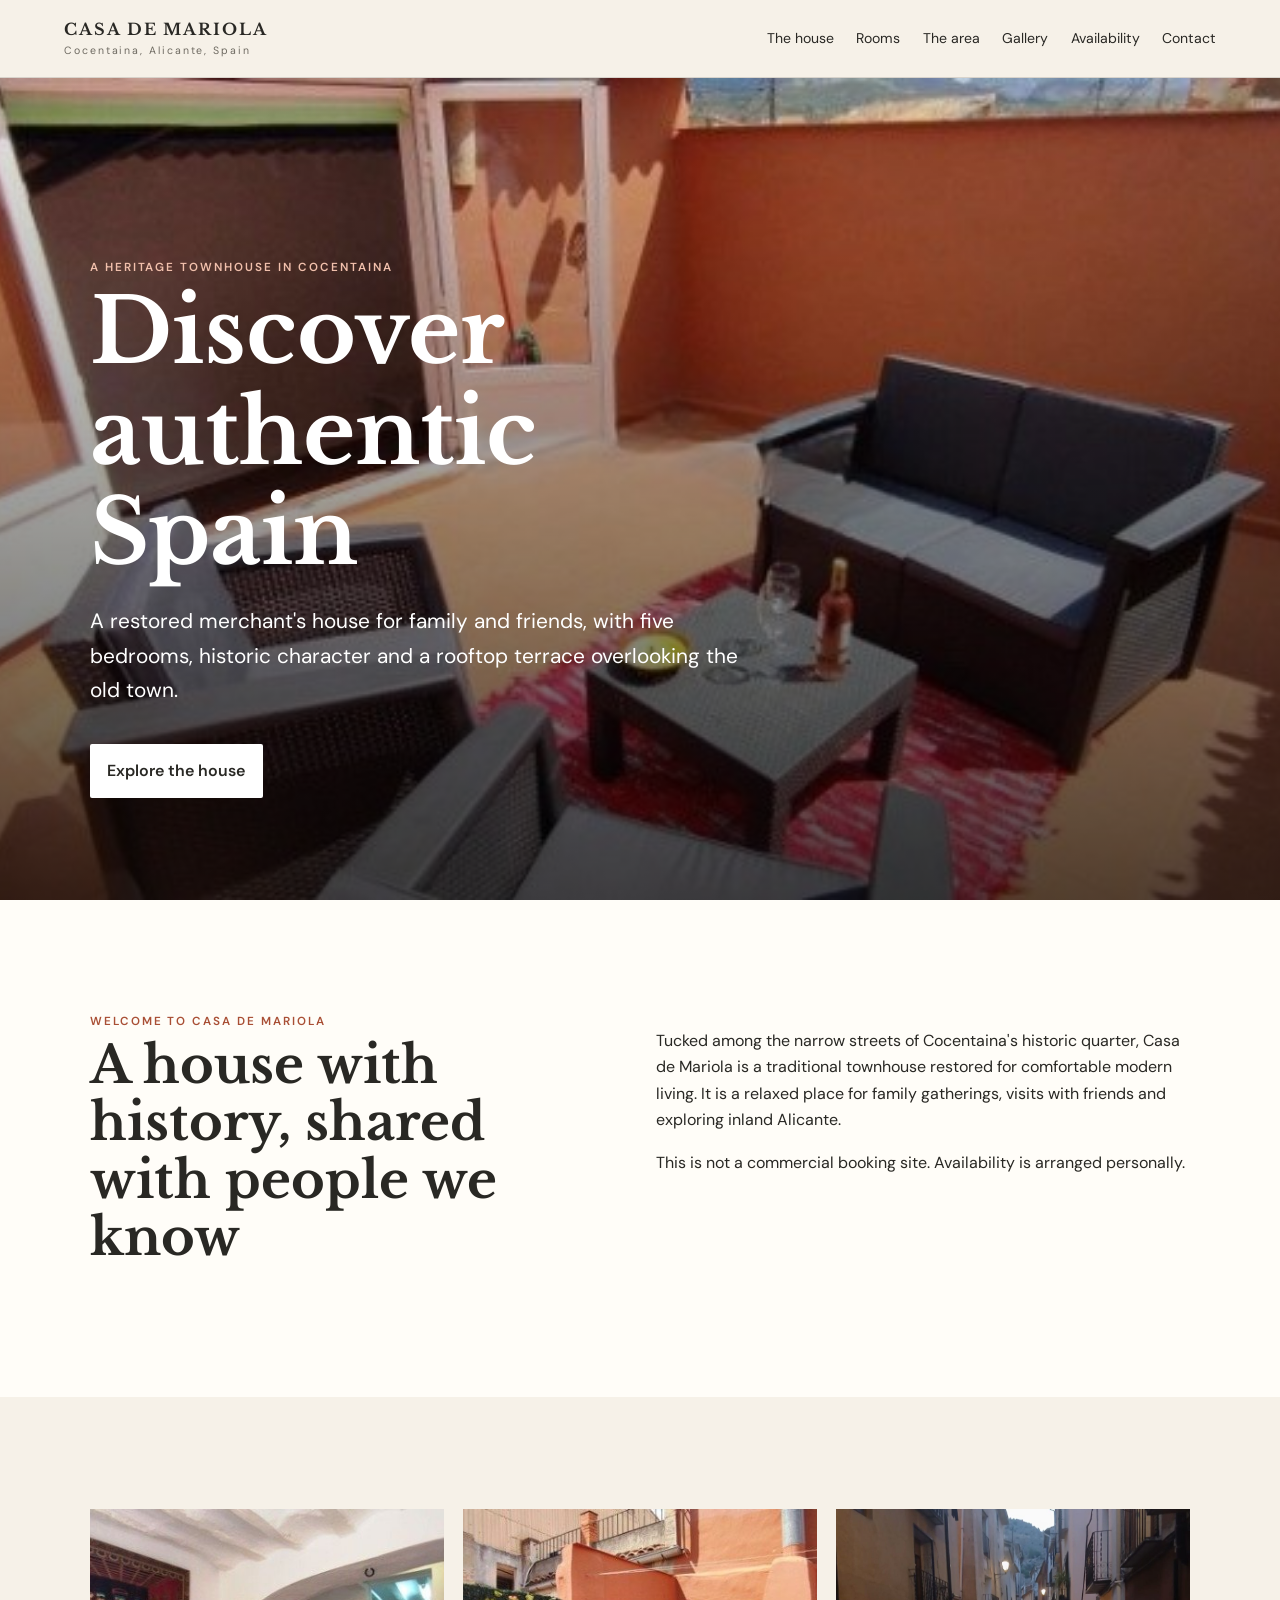
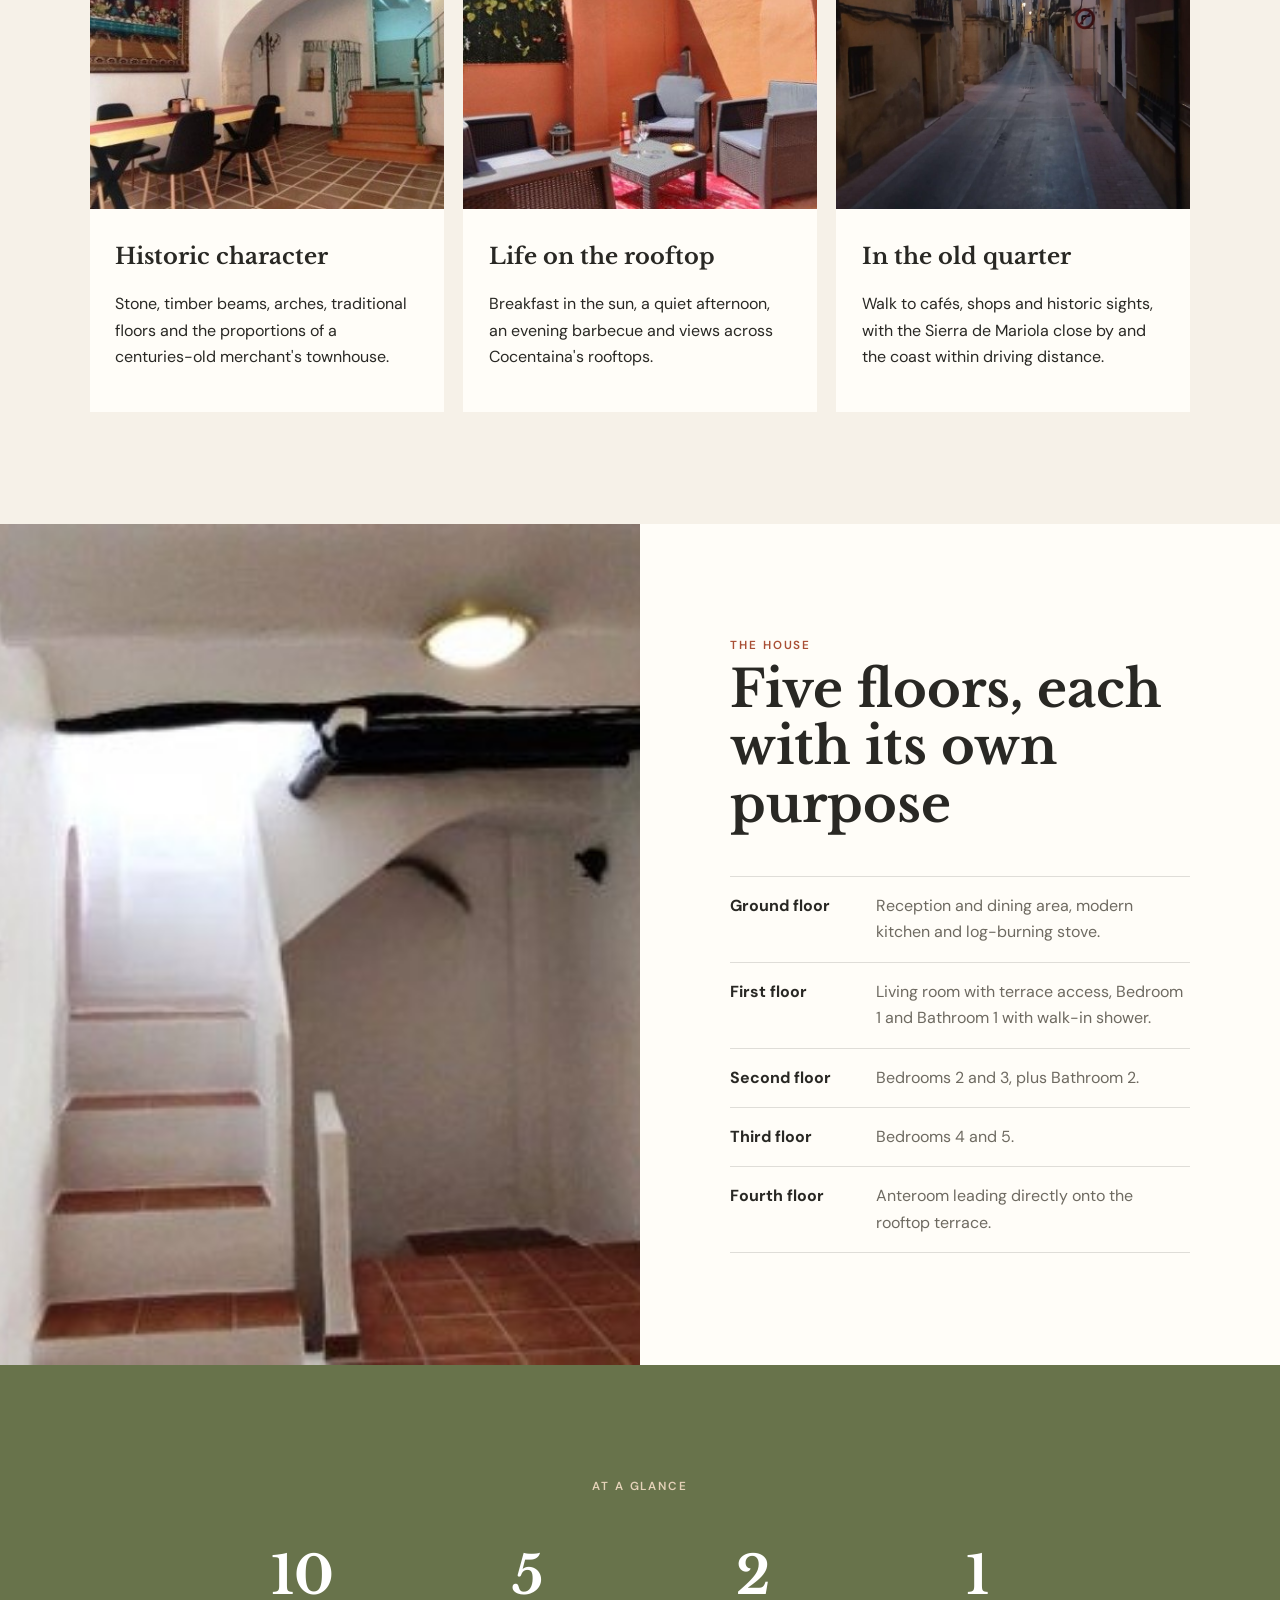
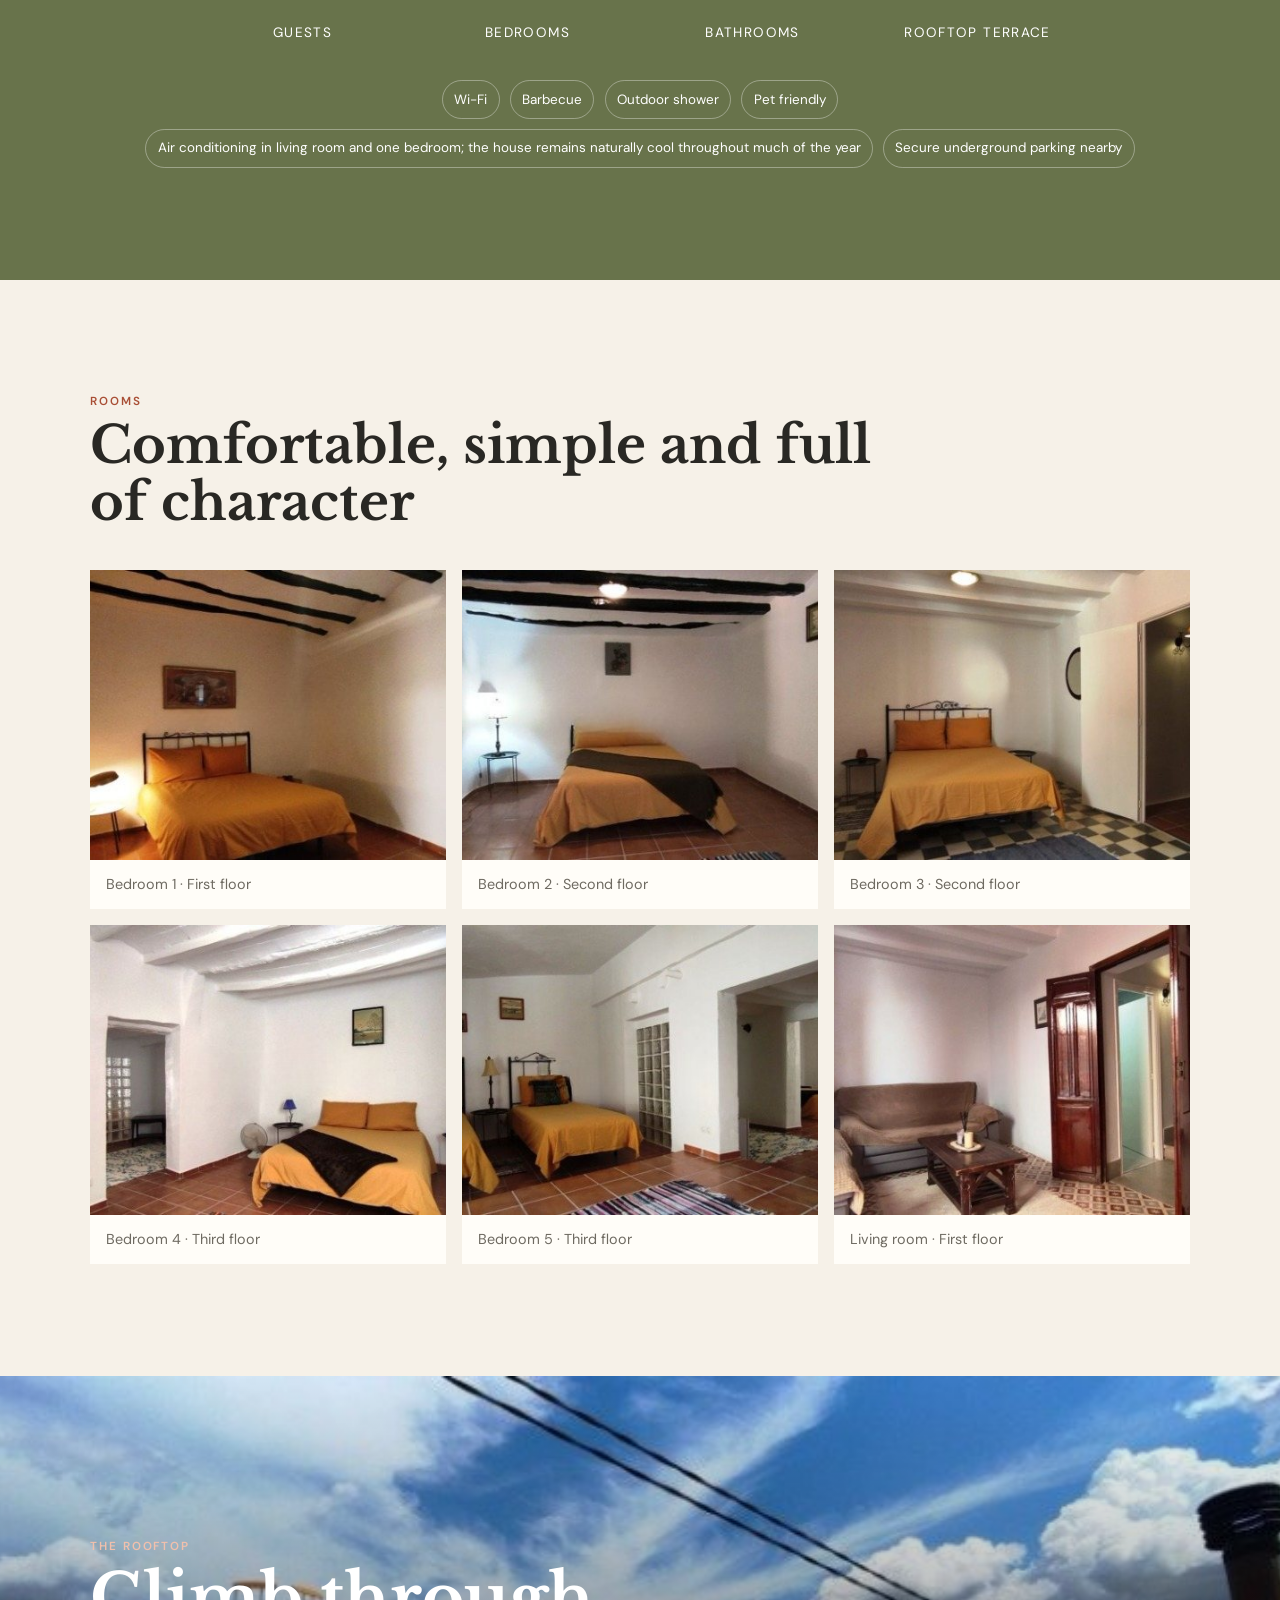
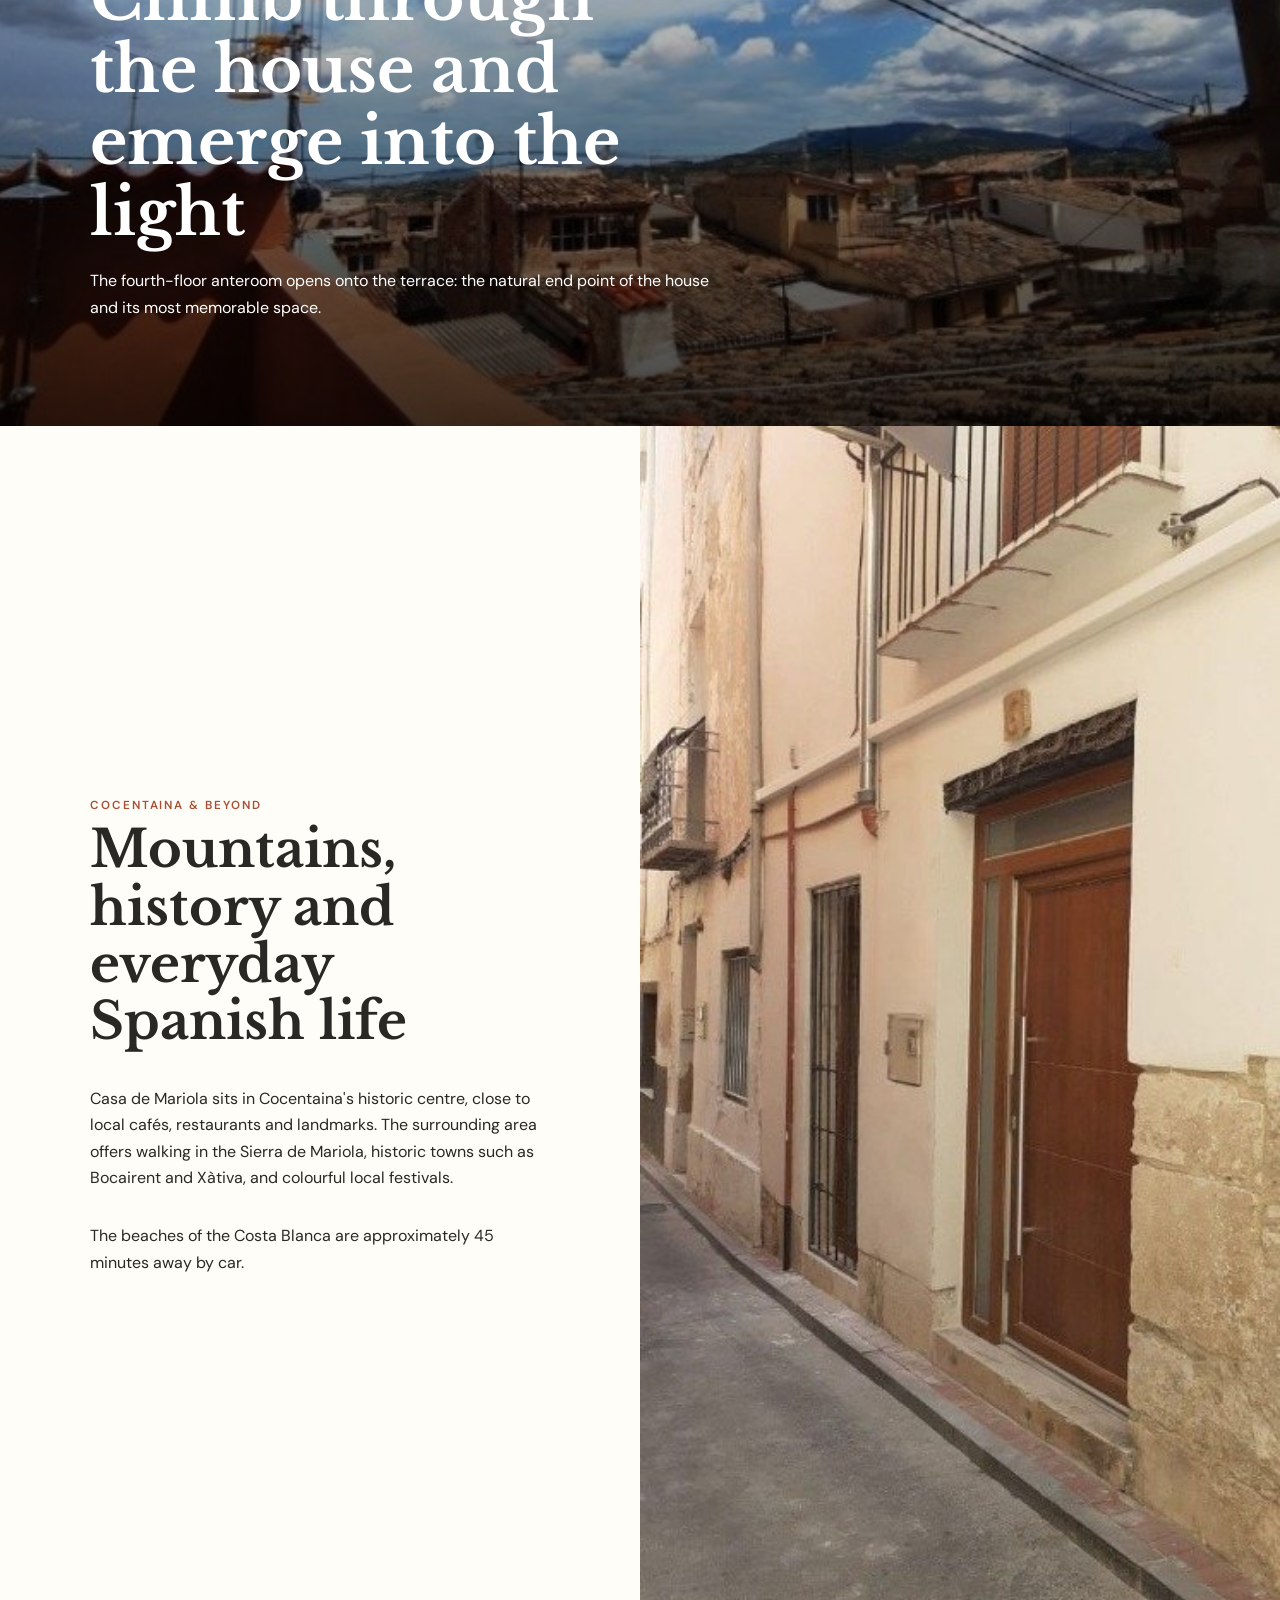
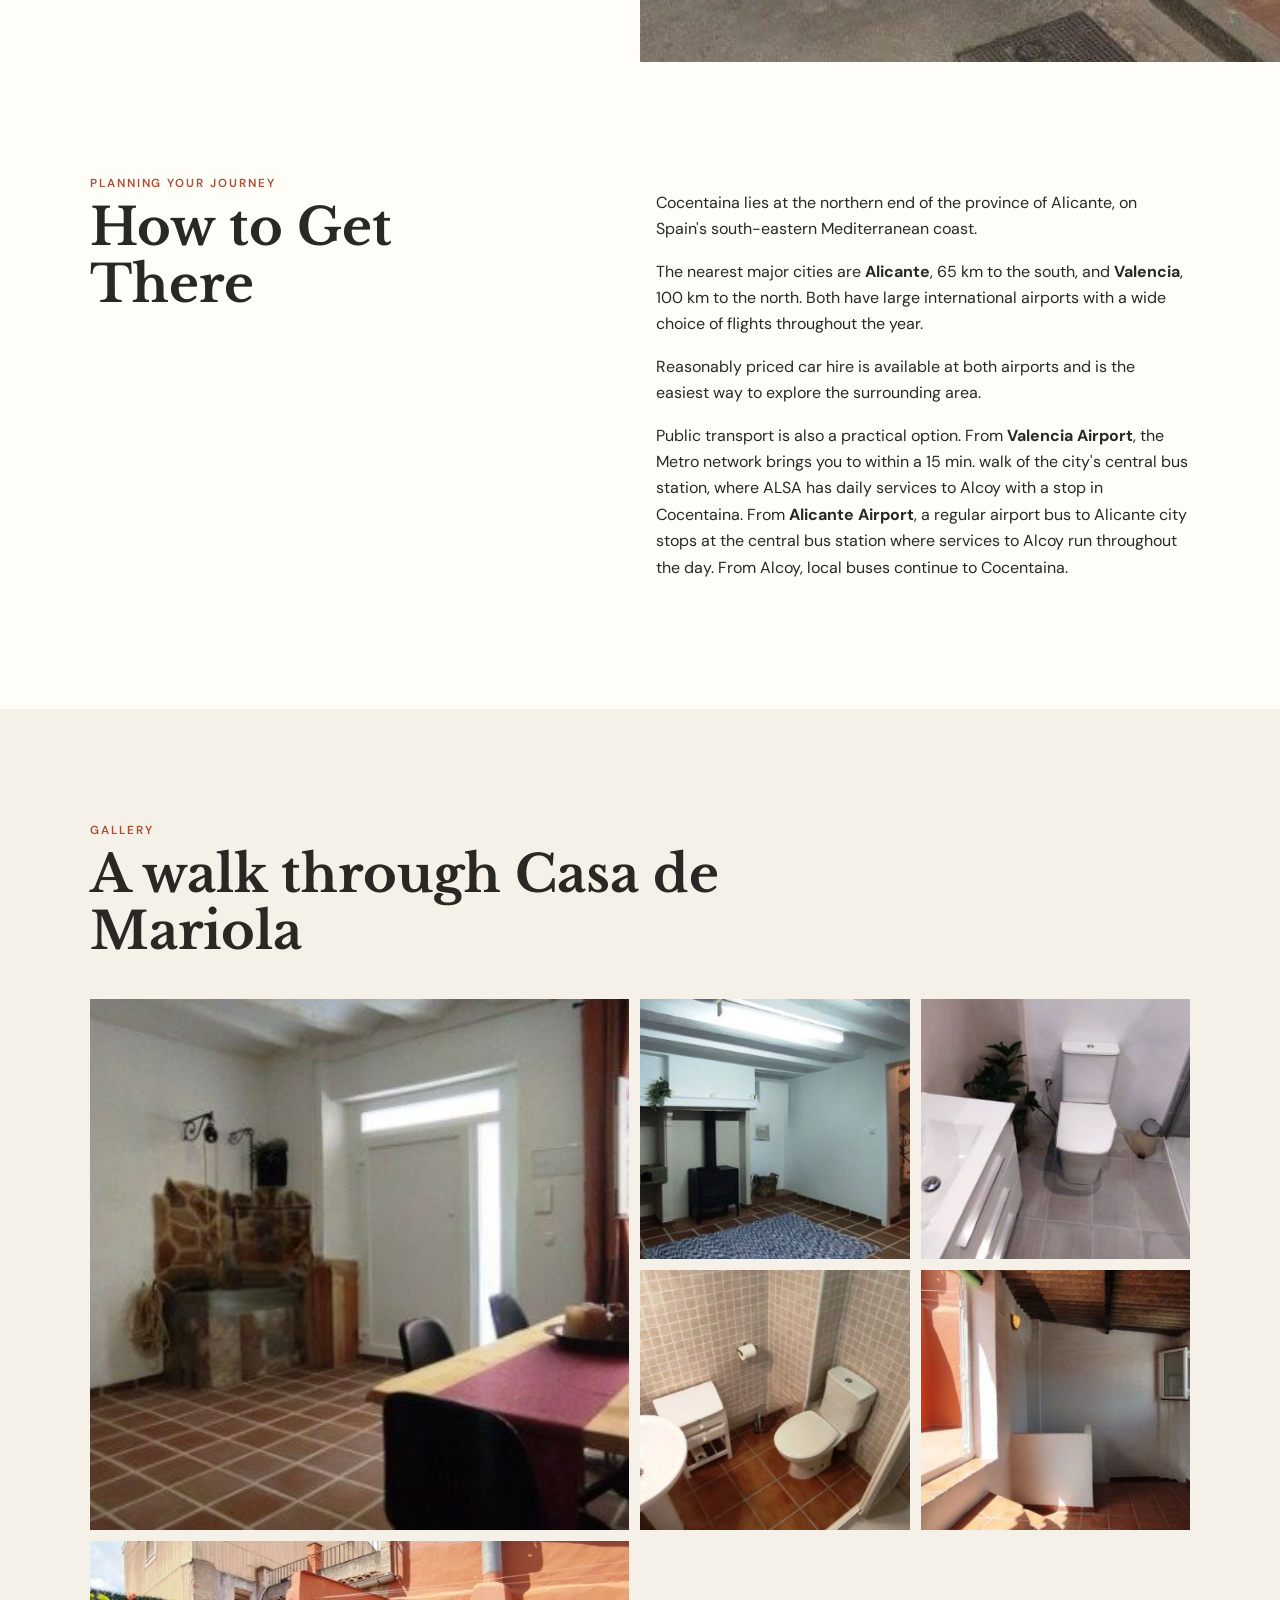
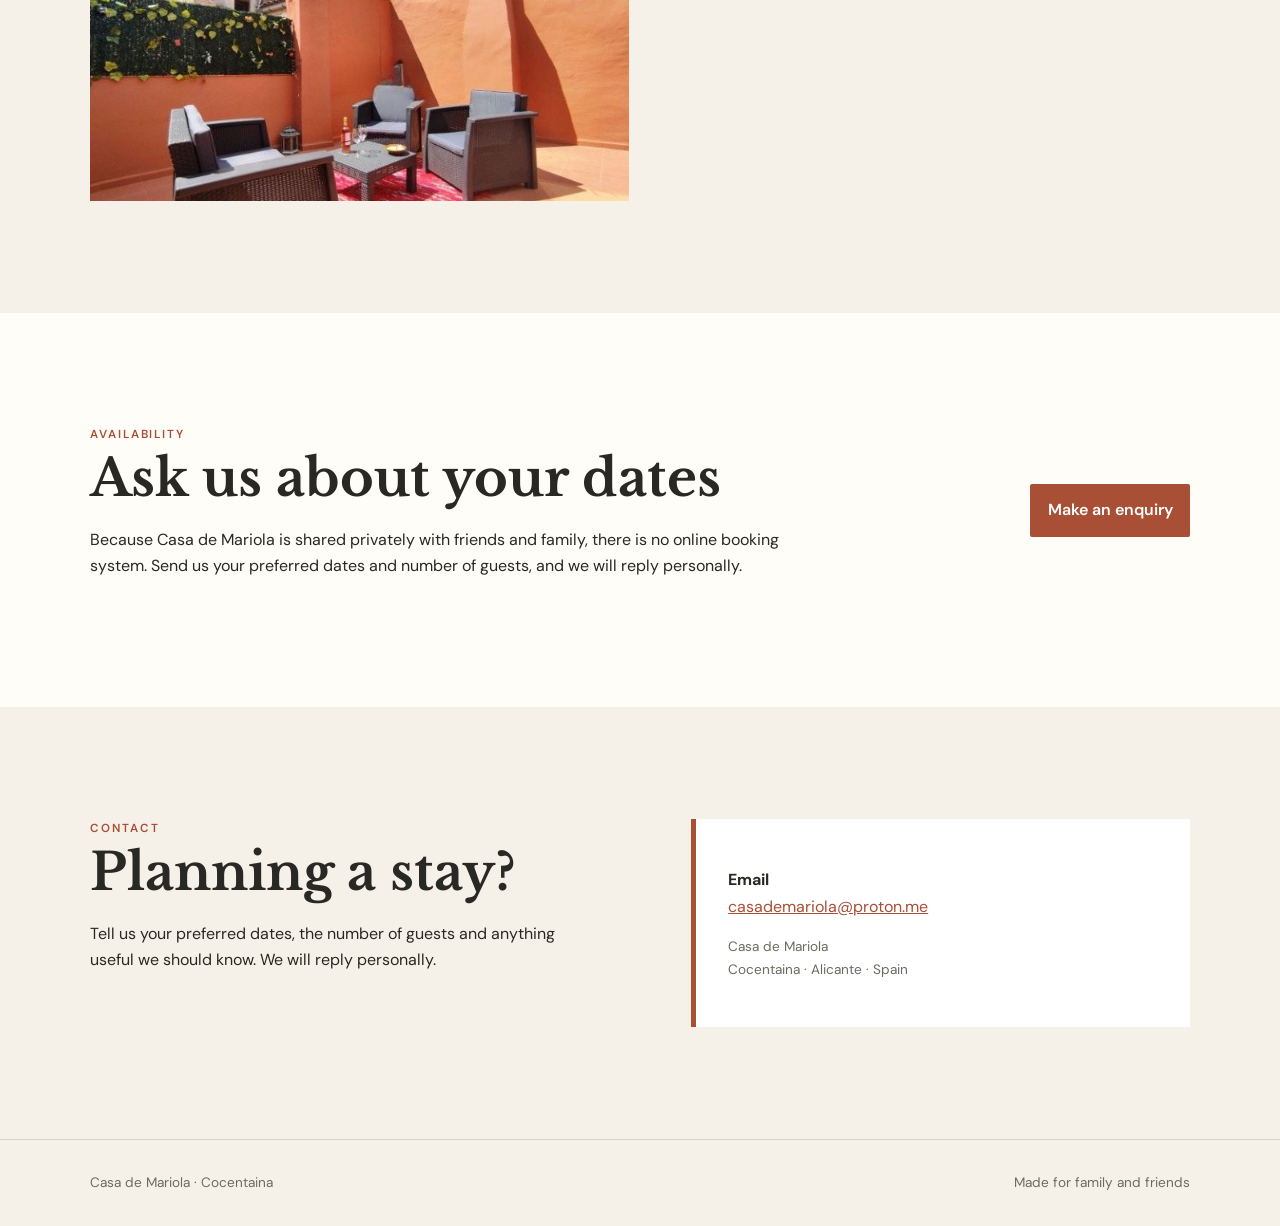
==== commit 19d94774: "Update index.html up date to Valencia public transport" ====
--- a/index.html
+++ b/index.html
@@ -157,7 +157,7 @@
         <p>Cocentaina lies at the northern end of the province of Alicante, on Spain's south-eastern Mediterranean coast.</p>
         <p>The nearest major cities are <strong>Alicante</strong>, 65 km to the south, and <strong>Valencia</strong>, 100 km to the north. Both have large international airports with a wide choice of flights throughout the year.</p>
         <p>Reasonably priced car hire is available at both airports and is the easiest way to explore the surrounding area.</p>
-        <p>Public transport is also a practical option. From <strong>Valencia Airport</strong>, the Metro provides a connection to the city's central bus station, where regular coaches serve Cocentaina. From <strong>Alicante Airport</strong>, a regular airport bus to Alicante city stops at the central bus station where services to Alcoy run throughout the day. From Alcoy, local buses continue to Cocentaina.</p>
+        <p>Public transport is also a practical option. From <strong>Valencia Airport</strong>, the Metro network brings you to within a 15 min. walk of the city's central bus station, where ALSA has daily services to Alcoy with a stop in Cocentaina. From <strong>Alicante Airport</strong>, a regular airport bus to Alicante city stops at the central bus station where services to Alcoy run throughout the day. From Alcoy, local buses continue to Cocentaina.</p>
       </div>
     </section>
 
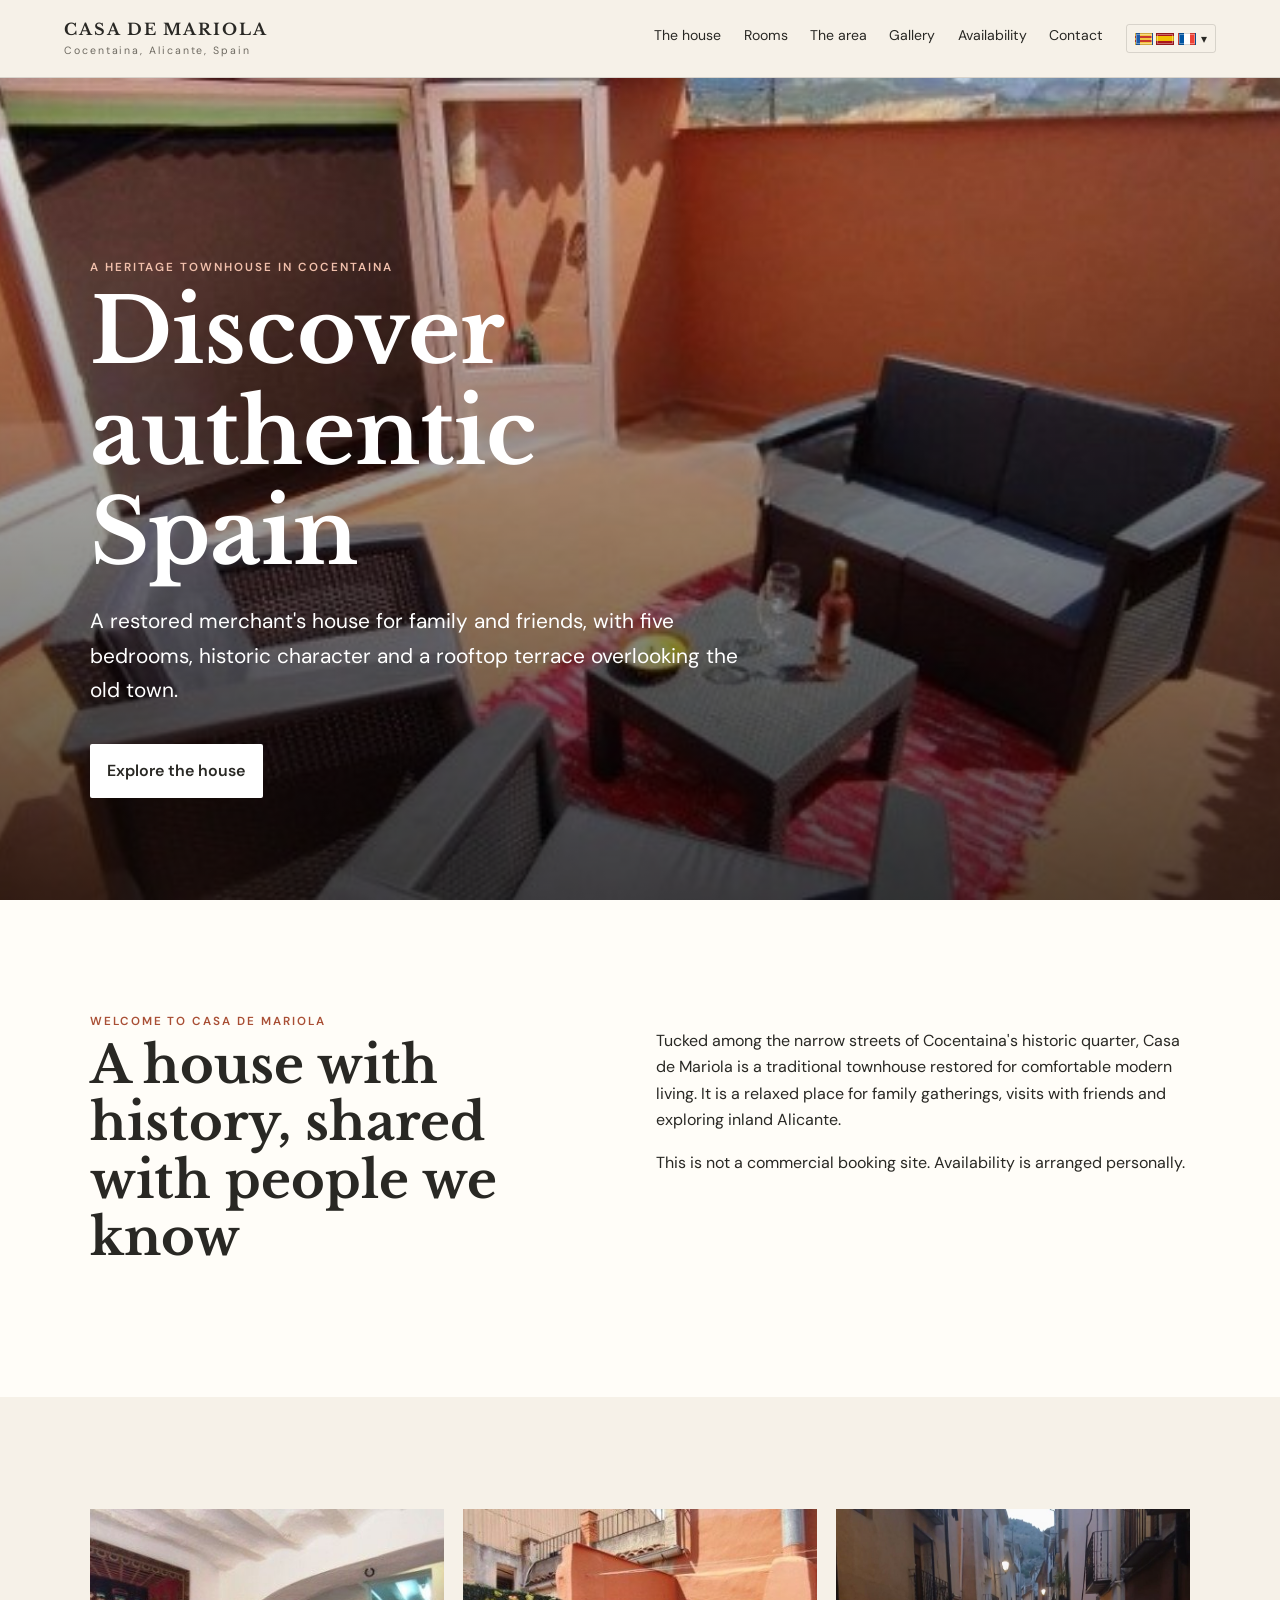
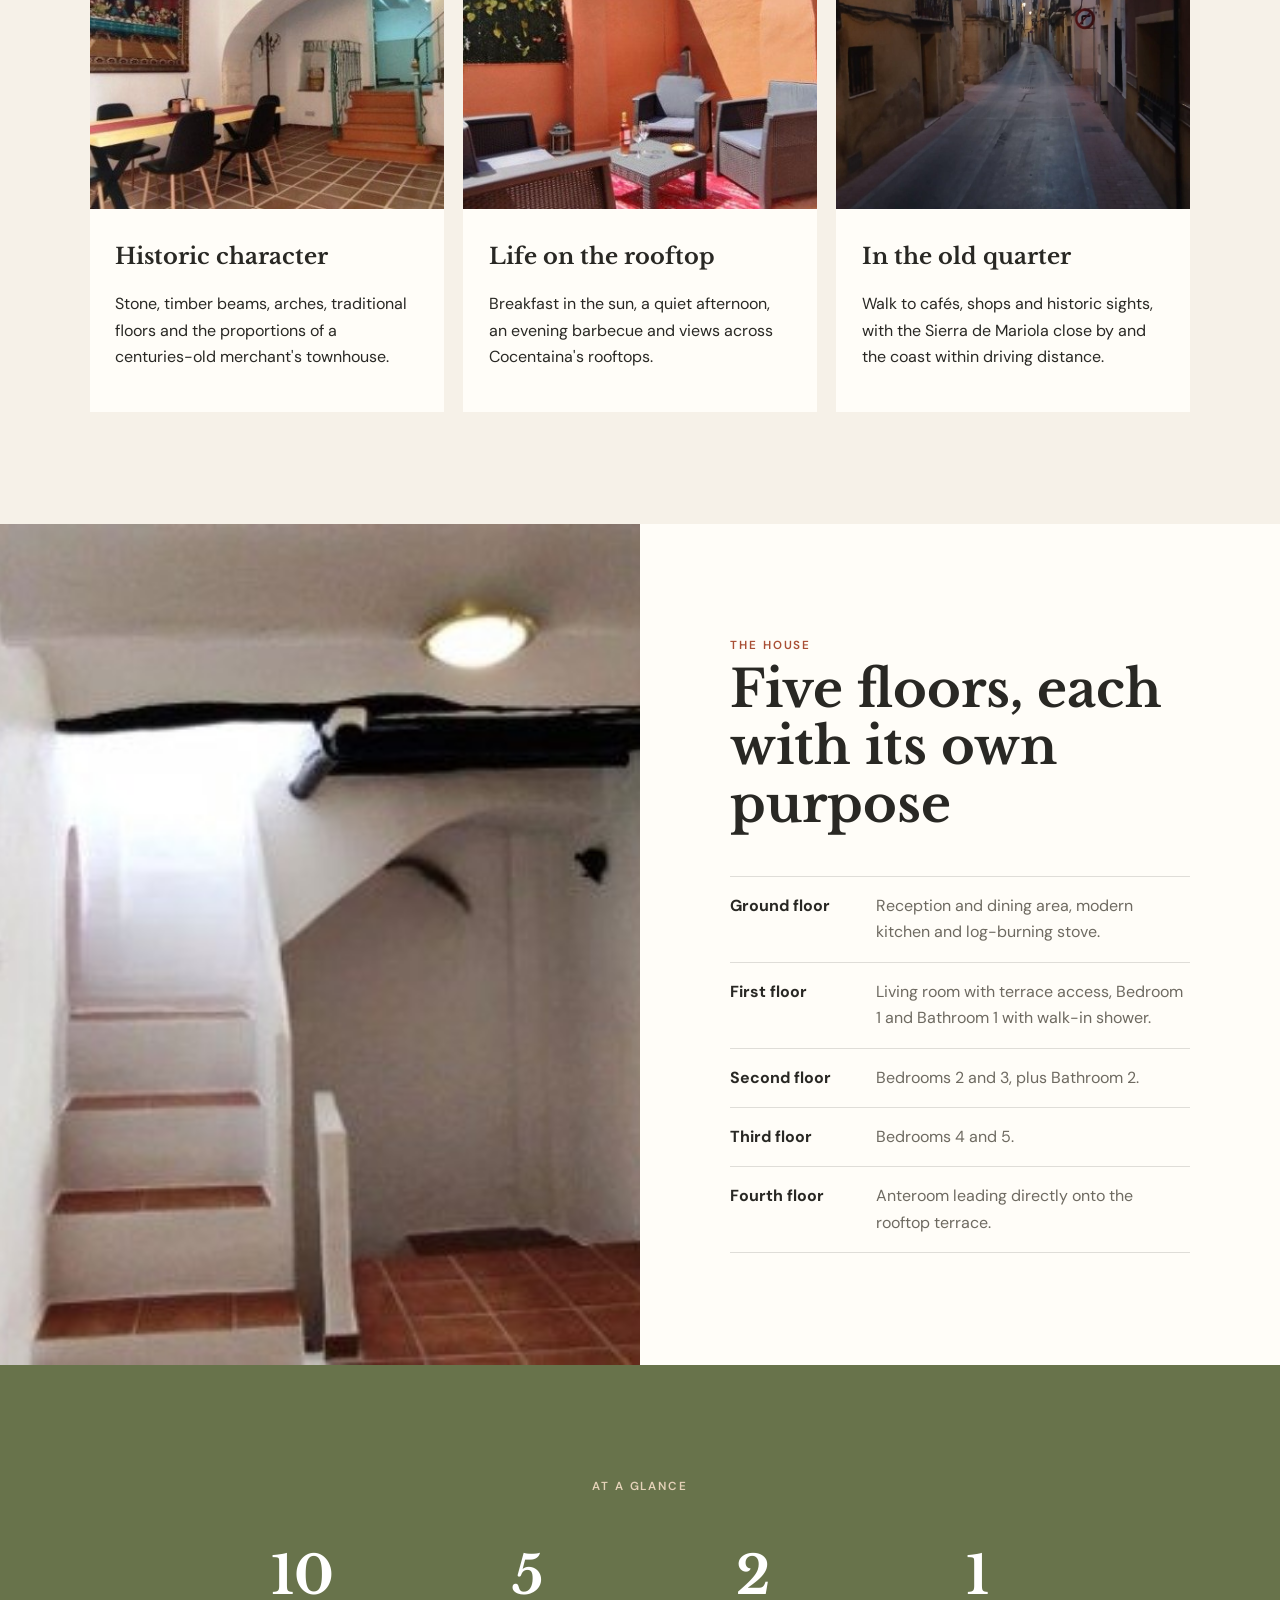
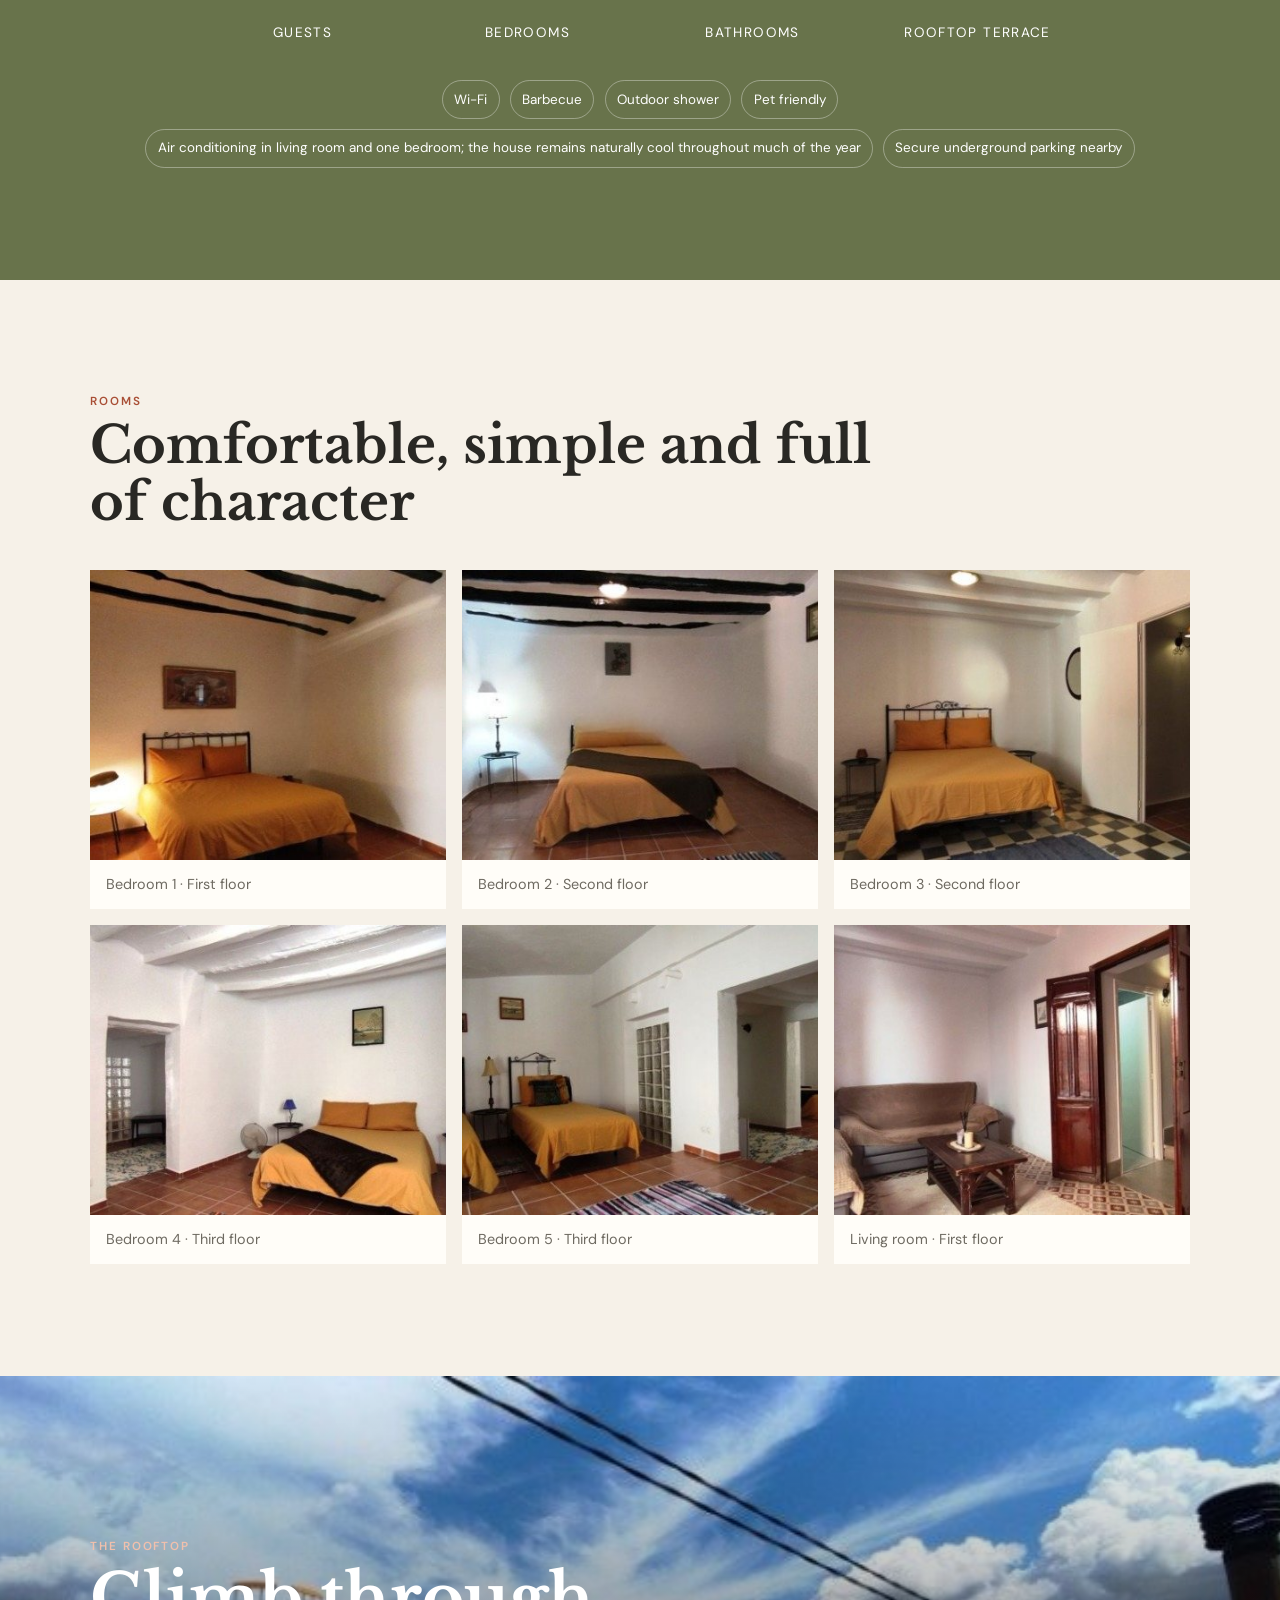
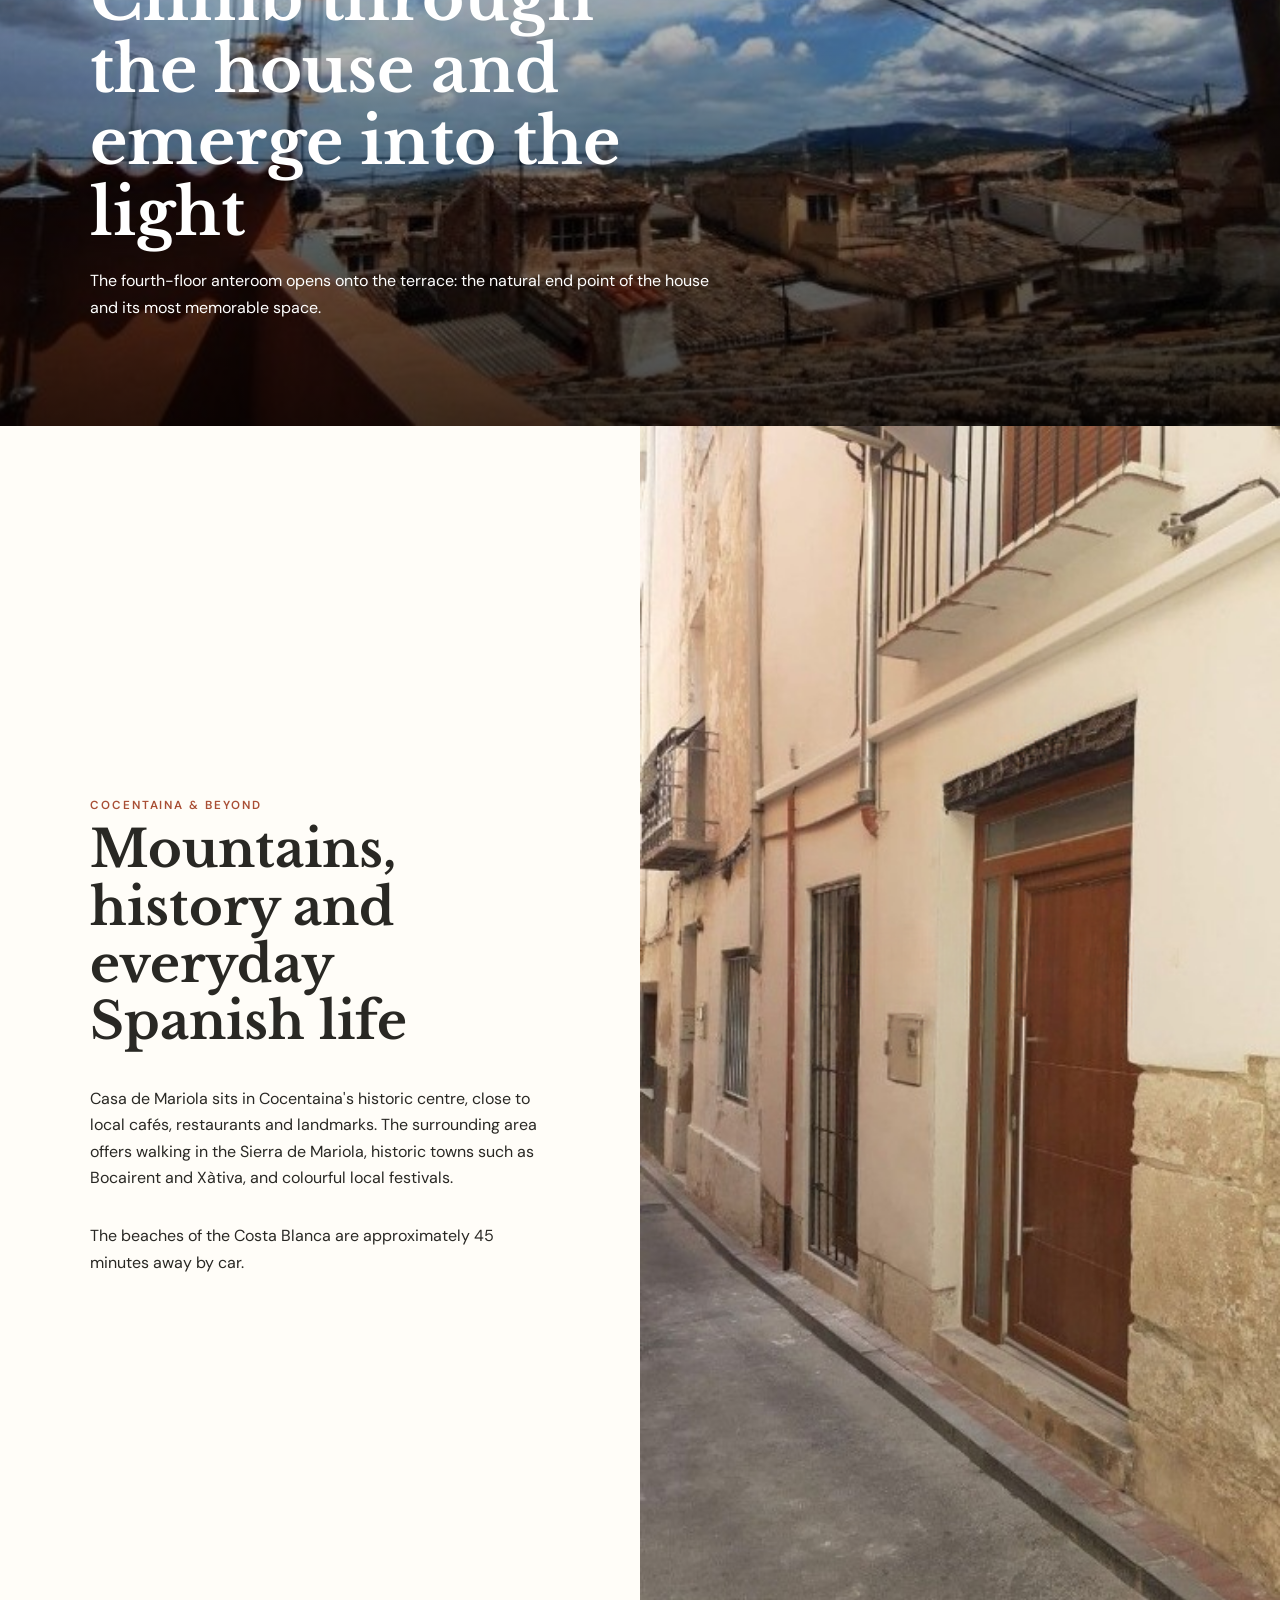
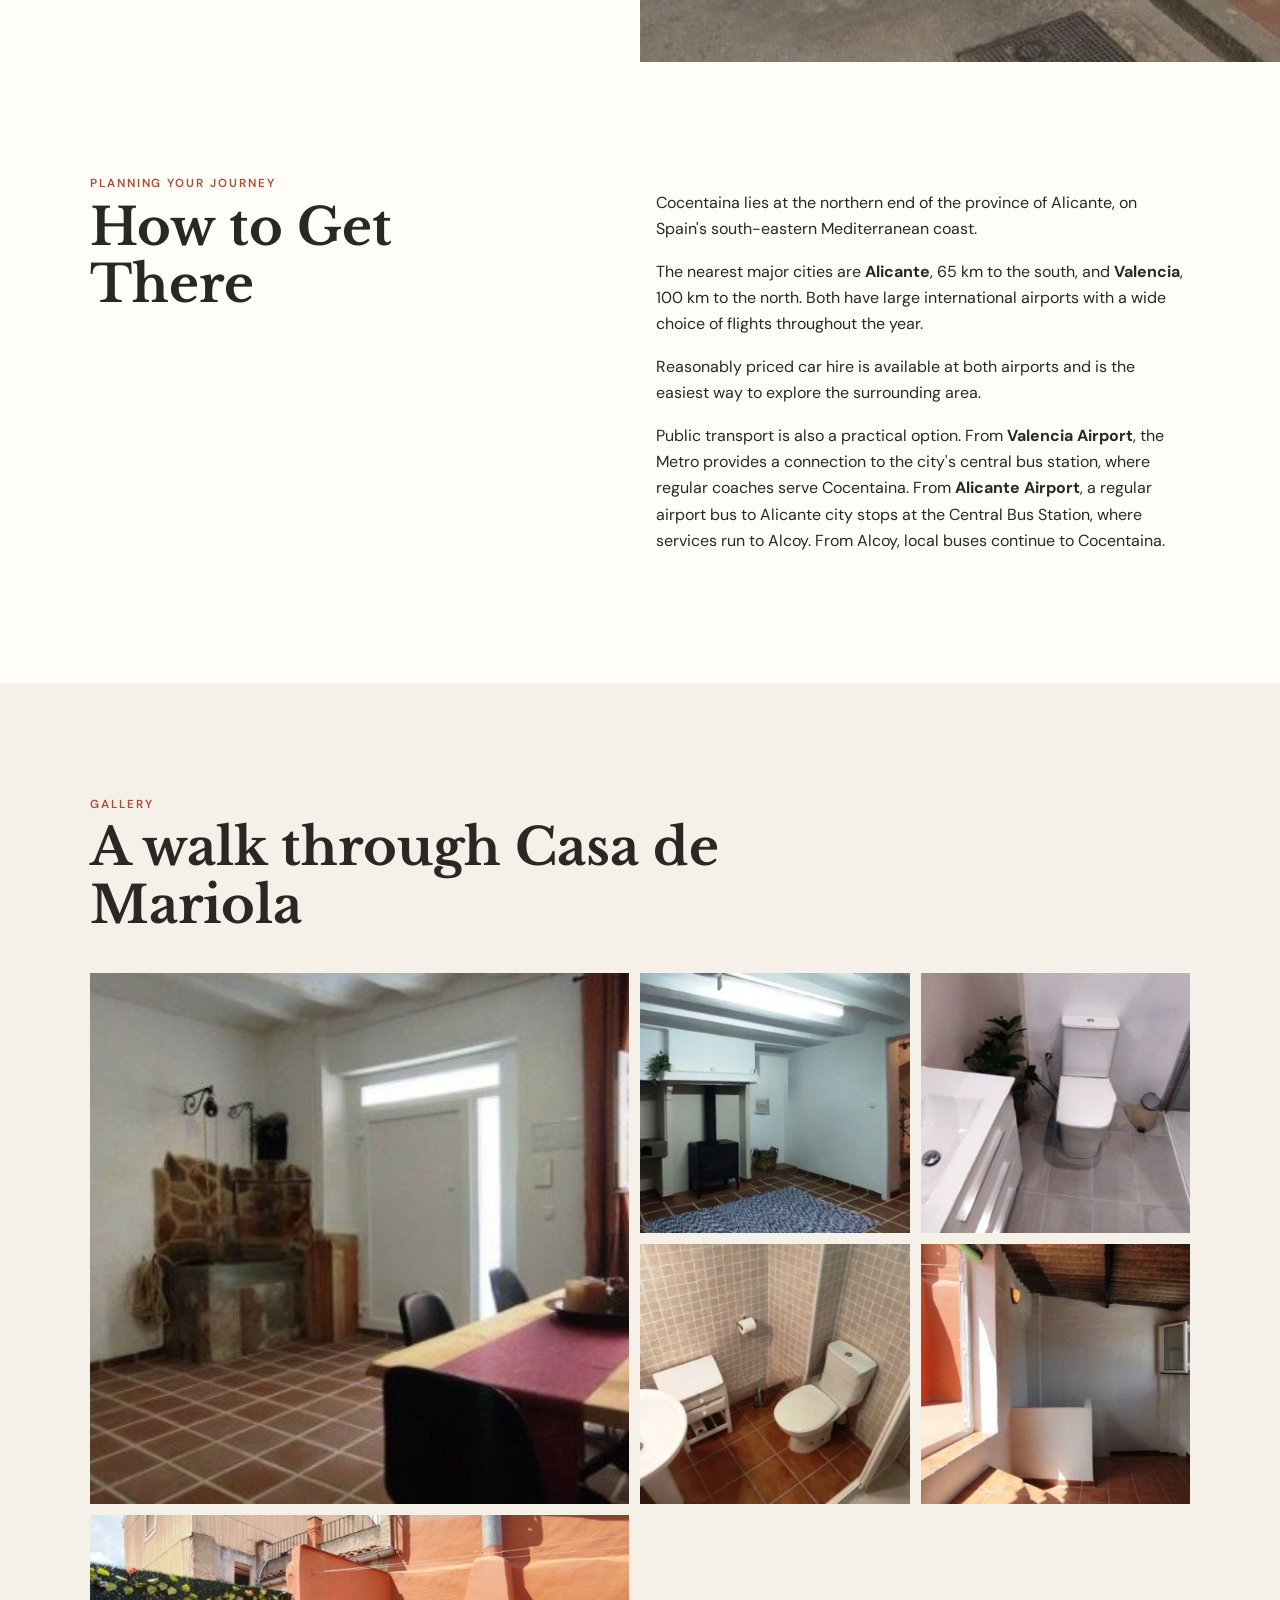
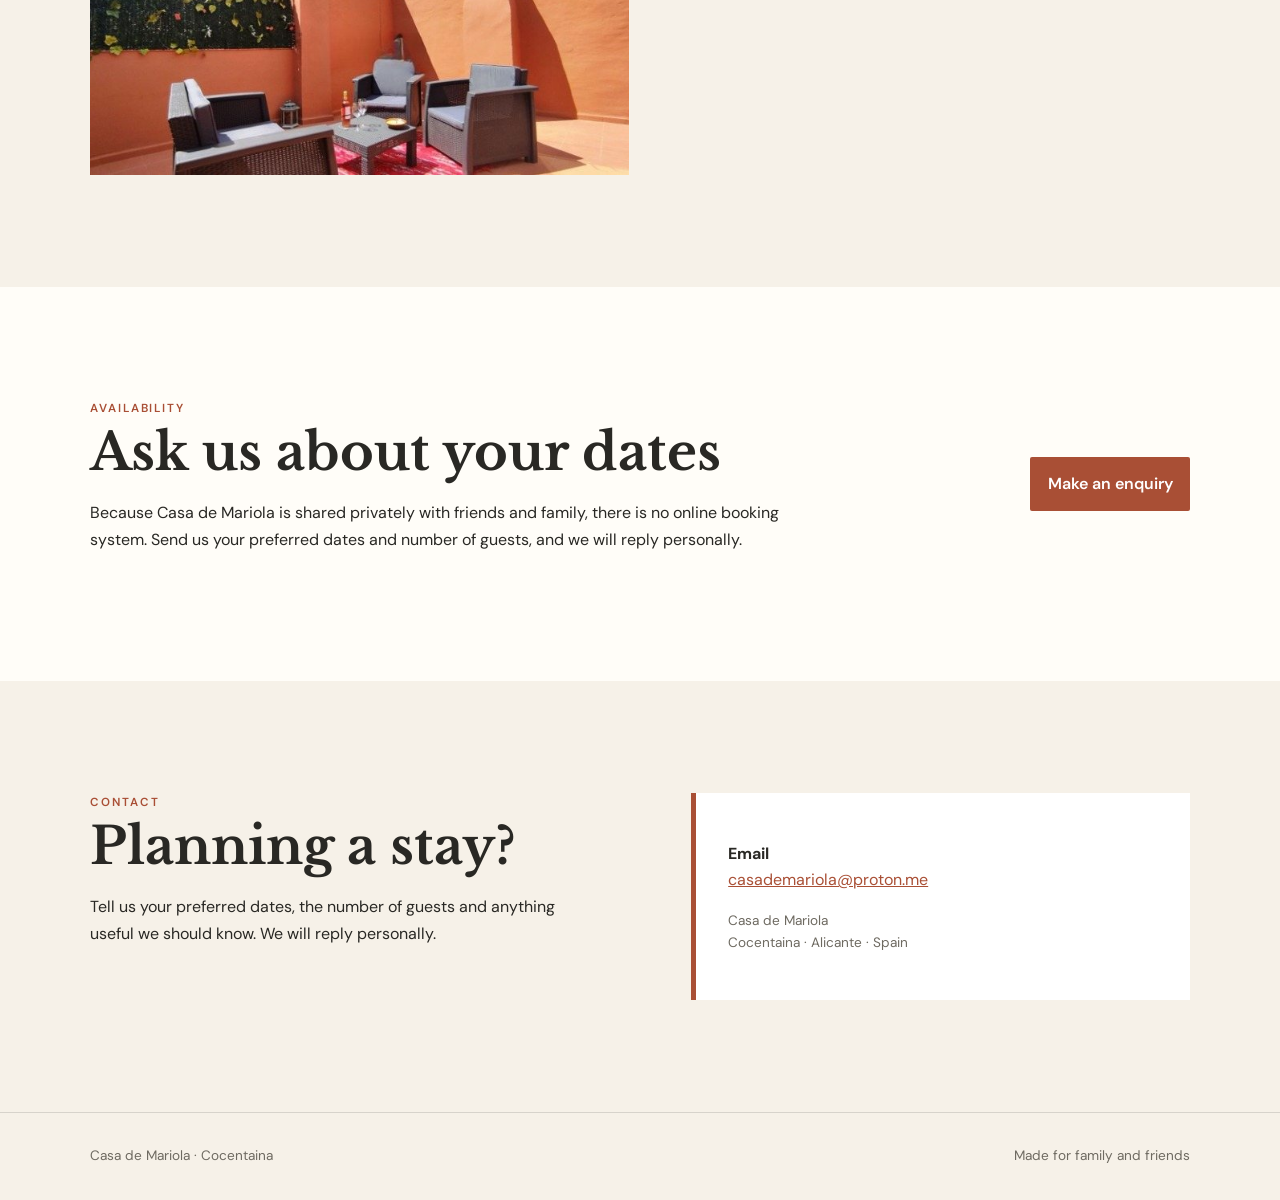
==== commit c88c0bca: "Add files via upload Version 1.4 - Add multilingual support" ====
--- a/index.html
+++ b/index.html
@@ -1,213 +1,209 @@
-<!doctype html>
+<!DOCTYPE html>
+
 <html lang="en">
 <head>
-  <meta charset="utf-8">
-  <meta name="viewport" content="width=device-width, initial-scale=1">
-  <meta name="description" content="Stay in a beautifully restored historic townhouse in the heart of Cocentaina, Alicante. An ideal base for exploring the Sierra de Mariola, inland Valencia as well as the historic centre of Valencia city itself and the Costa Blanca ">
-  <link rel="canonical" href="https://casademariola.com/">
-  <meta property="og:title" content="Casa de Mariola | Cocentaina">
-  <meta property="og:description" content="A traditional townhouse in the historic heart of Cocentaina, close to the Sierra de Mariola.">
-  <meta property="og:type" content="website">
-  <meta property="og:url" content="https://casademariola.com/">
-  <meta property="og:image" content="https://casademariola.com/images/hero-terrace.jpg">
-  <link rel="icon" href="favicon.svg" type="image/svg+xml">
-  <title>Casa de Mariola | Historic townhouse in Cocentaina</title>
-  <link rel="preconnect" href="https://fonts.googleapis.com">
-  <link rel="preconnect" href="https://fonts.gstatic.com" crossorigin>
-  <link href="https://fonts.googleapis.com/css2?family=DM+Sans:wght@400;500;600&family=Libre+Baskerville:wght@400;700&display=swap" rel="stylesheet">
-  <link rel="stylesheet" href="styles.css">
+<meta charset="utf-8"/>
+<meta content="width=device-width, initial-scale=1" name="viewport"/>
+<meta content="Stay in a beautifully restored historic townhouse in the heart of Cocentaina, Alicante. An ideal base for exploring the Sierra de Mariola, inland Valencia and the Costa Blanca." name="description"/>
+<link href="https://casademariola.com/" rel="canonical"/><link href="https://casademariola.com/" hreflang="en" rel="alternate"/><link href="https://casademariola.com/va/" hreflang="ca-valencia" rel="alternate"/><link href="https://casademariola.com/es/" hreflang="es" rel="alternate"/><link href="https://casademariola.com/fr/" hreflang="fr" rel="alternate"/><link href="https://casademariola.com/" hreflang="x-default" rel="alternate"/>
+<meta content="Casa de Mariola | Historic Townhouse in Cocentaina" property="og:title"/>
+<meta content="A traditional townhouse in the historic heart of Cocentaina, close to the Sierra de Mariola." property="og:description"/>
+<meta content="website" property="og:type"/>
+<meta content="https://casademariola.com/" property="og:url"/>
+<meta content="https://casademariola.com/images/hero-terrace.jpg" property="og:image"/>
+<link href="favicon.svg" rel="icon" type="image/svg+xml"/>
+<title>Casa de Mariola | Historic Townhouse in Cocentaina</title>
+<link href="https://fonts.googleapis.com" rel="preconnect"/>
+<link crossorigin="" href="https://fonts.gstatic.com" rel="preconnect"/>
+<link href="https://fonts.googleapis.com/css2?family=DM+Sans:wght@400;500;600&amp;family=Libre+Baskerville:wght@400;700&amp;display=swap" rel="stylesheet"/>
+<link href="styles.css" rel="stylesheet"/>
 </head>
 <body>
-  <header class="site-header">
-    <a class="brand" href="#home" aria-label="Casa de Mariola home">
-      <span>CASA DE MARIOLA</span>
-      <small>Cocentaina, Alicante, Spain</small>
-    </a>
-    <button class="menu-toggle" aria-expanded="false" aria-controls="site-nav">Menu</button>
-    <nav id="site-nav">
-      <a href="#house">The house</a>
-      <a href="#rooms">Rooms</a>
-      <a href="#area">The area</a>
-      <a href="#gallery">Gallery</a>
-      <a href="#availability">Availability</a>
-      <a href="#contact">Contact</a>
-    </nav>
-  </header>
-
-  <main>
-    <section id="home" class="hero">
-      <img src="images/hero-terrace.jpg" alt="The rooftop terrace at Casa de Mariola">
-      <div class="hero-shade"></div>
-      <div class="hero-content">
-        <p class="eyebrow">A heritage townhouse in Cocentaina</p>
-        <h1>Discover authentic Spain</h1>
-        <p>A restored merchant's house for family and friends, with five bedrooms, historic character and a rooftop terrace overlooking the old town.</p>
-        <a class="button button-light" href="#house">Explore the house</a>
-      </div>
-    </section>
-
-    <section class="intro section">
-      <div>
-        <p class="eyebrow">Welcome to Casa de Mariola</p>
-        <h2>A house with history, shared with people we know</h2>
-      </div>
-      <div>
-        <p>Tucked among the narrow streets of Cocentaina's historic quarter, Casa de Mariola is a traditional townhouse restored for comfortable modern living. It is a relaxed place for family gatherings, visits with friends and exploring inland Alicante.</p>
-        <p>This is not a commercial booking site. Availability is arranged personally.</p>
-      </div>
-    </section>
-
-    <section class="feature-grid section">
-      <article>
-        <img src="images/dining-room.jpg" alt="Historic dining and reception area">
-        <div>
-          <h3>Historic character</h3>
-          <p>Stone, timber beams, arches, traditional floors and the proportions of a centuries-old merchant's townhouse.</p>
-        </div>
-      </article>
-      <article>
-        <img src="images/terrace-wide.jpg" alt="Sunny rooftop terrace">
-        <div>
-          <h3>Life on the rooftop</h3>
-          <p>Breakfast in the sun, a quiet afternoon, an evening barbecue and views across Cocentaina's rooftops.</p>
-        </div>
-      </article>
-      <article>
-        <img src="images/old-street.jpg" alt="A street in Cocentaina's old quarter">
-        <div>
-          <h3>In the old quarter</h3>
-          <p>Walk to cafés, shops and historic sights, with the Sierra de Mariola close by and the coast within driving distance.</p>
-        </div>
-      </article>
-    </section>
-
-    <section id="house" class="section split">
-      <div class="split-image">
-        <img src="images/stairs.jpg" alt="Traditional staircase inside Casa de Mariola">
-      </div>
-      <div class="split-copy">
-        <p class="eyebrow">The house</p>
-        <h2>Five floors, each with its own purpose</h2>
-        <div class="floor-list">
-          <div><strong>Ground floor</strong><span>Reception and dining area, modern kitchen and log-burning stove.</span></div>
-          <div><strong>First floor</strong><span>Living room with terrace access, Bedroom 1 and Bathroom 1 with walk-in shower.</span></div>
-          <div><strong>Second floor</strong><span>Bedrooms 2 and 3, plus Bathroom 2.</span></div>
-          <div><strong>Third floor</strong><span>Bedrooms 4 and 5.</span></div>
-          <div><strong>Fourth floor</strong><span>Anteroom leading directly onto the rooftop terrace.</span></div>
-        </div>
-      </div>
-    </section>
-
-    <section class="facts section">
-      <p class="eyebrow">At a glance</p>
-      <div class="facts-grid">
-        <div><strong>10</strong><span>guests</span></div>
-        <div><strong>5</strong><span>bedrooms</span></div>
-        <div><strong>2</strong><span>bathrooms</span></div>
-        <div><strong>1</strong><span>rooftop terrace</span></div>
-      </div>
-      <div class="amenities">
-        <span>Wi-Fi</span><span>Barbecue</span><span>Outdoor shower</span><span>Pet friendly</span>
-        <span>Air conditioning in living room and one bedroom; the house remains naturally cool throughout much of the year</span><span>Secure underground parking nearby</span>
-      </div>
-    </section>
-
-    <section id="rooms" class="section">
-      <div class="section-heading">
-        <p class="eyebrow">Rooms</p>
-        <h2>Comfortable, simple and full of character</h2>
-      </div>
-      <div class="room-grid">
-        <figure><img src="images/bedroom-1.jpg" alt="Bedroom 1"><figcaption>Bedroom 1 · First floor</figcaption></figure>
-        <figure><img src="images/bedroom-2.jpg" alt="Bedroom 2"><figcaption>Bedroom 2 · Second floor</figcaption></figure>
-        <figure><img src="images/bedroom-3.jpg" alt="Bedroom 3"><figcaption>Bedroom 3 · Second floor</figcaption></figure>
-        <figure><img src="images/bedroom-4.jpg" alt="Bedroom 4"><figcaption>Bedroom 4 · Third floor</figcaption></figure>
-        <figure><img src="images/bedroom-5.jpg" alt="Bedroom 5"><figcaption>Bedroom 5 · Third floor</figcaption></figure>
-        <figure><img src="images/living-room.jpg" alt="First-floor living room"><figcaption>Living room · First floor</figcaption></figure>
-      </div>
-    </section>
-
-    <section class="terrace-banner">
-      <img src="images/terrace-view.jpg" alt="View from the rooftop terrace">
-      <div>
-        <p class="eyebrow">The rooftop</p>
-        <h2>Climb through the house and emerge into the light</h2>
-        <p>The fourth-floor anteroom opens onto the terrace: the natural end point of the house and its most memorable space.</p>
-      </div>
-    </section>
-
-    <section id="area" class="section split reverse">
-      <div class="split-image">
-        <img src="images/front-door.jpg" alt="The entrance to Casa de Mariola">
-      </div>
-      <div class="split-copy">
-        <p class="eyebrow">Cocentaina & beyond</p>
-        <h2>Mountains, history and everyday Spanish life</h2>
-        <p>Casa de Mariola sits in Cocentaina's historic centre, close to local cafés, restaurants and landmarks. The surrounding area offers walking in the Sierra de Mariola, historic towns such as Bocairent and Xàtiva, and colourful local festivals.</p>
-        <p>The beaches of the Costa Blanca are approximately 45 minutes away by car.</p>
-      </div>
-    </section>
-
-    <section id="getting-there" class="intro section">
-      <div>
-        <p class="eyebrow">Planning your journey</p>
-        <h2>How to Get There</h2>
-      </div>
-      <div>
-        <p>Cocentaina lies at the northern end of the province of Alicante, on Spain's south-eastern Mediterranean coast.</p>
-        <p>The nearest major cities are <strong>Alicante</strong>, 65 km to the south, and <strong>Valencia</strong>, 100 km to the north. Both have large international airports with a wide choice of flights throughout the year.</p>
-        <p>Reasonably priced car hire is available at both airports and is the easiest way to explore the surrounding area.</p>
-        <p>Public transport is also a practical option. From <strong>Valencia Airport</strong>, the Metro network brings you to within a 15 min. walk of the city's central bus station, where ALSA has daily services to Alcoy with a stop in Cocentaina. From <strong>Alicante Airport</strong>, a regular airport bus to Alicante city stops at the central bus station where services to Alcoy run throughout the day. From Alcoy, local buses continue to Cocentaina.</p>
-      </div>
-    </section>
-
-    <section id="gallery" class="section">
-      <div class="section-heading">
-        <p class="eyebrow">Gallery</p>
-        <h2>A walk through Casa de Mariola</h2>
-      </div>
-      <div class="gallery">
-        <button><img src="images/dining-kitchen.jpg" alt="Dining room and kitchen"></button>
-        <button><img src="images/kitchen.jpg" alt="Kitchen with log-burning stove"></button>
-        <button><img src="images/bathroom-1.jpg" alt="Bathroom 1"></button>
-        <button><img src="images/bathroom-2.jpg" alt="Bathroom 2"></button>
-        <button><img src="images/anteroom.jpg" alt="Anteroom leading to the terrace"></button>
-        <button><img src="images/terrace-wide.jpg" alt="Rooftop terrace seating"></button>
-      </div>
-    </section>
-
-    <section id="availability" class="availability section">
-      <div>
-        <p class="eyebrow">Availability</p>
-        <h2>Ask us about your dates</h2>
-        <p>Because Casa de Mariola is shared privately with friends and family, there is no online booking system. Send us your preferred dates and number of guests, and we will reply personally.</p>
-      </div>
-      <a class="button" href="#contact">Make an enquiry</a>
-    </section>
-
-    <section id="contact" class="contact section">
-      <div>
-        <p class="eyebrow">Contact</p>
-        <h2>Planning a stay?</h2>
-        <p>Tell us your preferred dates, the number of guests and anything useful we should know. We will reply personally.</p>
-      </div>
-      <div class="contact-card">
-        <p><strong>Email</strong><br><a href="mailto:casademariola@proton.me?subject=Casa%20de%20Mariola%20enquiry">casademariola@proton.me</a></p>
-        <p class="small">Casa de Mariola<br>Cocentaina · Alicante · Spain</p>
-      </div>
-    </section>
-  </main>
-
-  <footer>
-    <span>Casa de Mariola · Cocentaina</span>
-    <span>Made for family and friends</span>
-  </footer>
-
-  <dialog id="lightbox">
-    <button class="close" aria-label="Close image">×</button>
-    <img src="" alt="">
-  </dialog>
-
-  <script src="script.js"></script>
+<header class="site-header">
+<a aria-label="Casa de Mariola home" class="brand" href="#home">
+<span>CASA DE MARIOLA</span>
+<small>Cocentaina, Alicante, Spain</small>
+</a>
+<button aria-controls="site-nav" aria-expanded="false" class="menu-toggle">Menu</button>
+<nav id="site-nav">
+<a href="#house">The house</a>
+<a href="#rooms">Rooms</a>
+<a href="#area">The area</a>
+<a href="#gallery">Gallery</a>
+<a href="#availability">Availability</a>
+<a href="#contact">Contact</a>
+<div class="language-selector">
+<button aria-controls="language-menu" aria-expanded="false" aria-label="Choose language" class="language-toggle" type="button">
+<span aria-hidden="true" class="flag flag-va"></span><span aria-hidden="true" class="flag flag-es"></span><span aria-hidden="true" class="flag flag-fr"></span><span aria-hidden="true" class="language-chevron">▾</span>
+</button>
+<div class="language-menu" id="language-menu" role="menu">
+<a href="/" lang="en" role="menuitem">English</a>
+<a href="/va/" lang="ca-valencia" role="menuitem">Valencià</a>
+<a href="/es/" lang="es" role="menuitem">Español</a>
+<a href="/fr/" lang="fr" role="menuitem">Français</a>
+</div>
+</div></nav>
+</header>
+<main>
+<section class="hero" id="home">
+<img alt="The rooftop terrace at Casa de Mariola" src="images/hero-terrace.jpg"/>
+<div class="hero-shade"></div>
+<div class="hero-content">
+<p class="eyebrow">A heritage townhouse in Cocentaina</p>
+<h1>Discover authentic Spain</h1>
+<p>A restored merchant's house for family and friends, with five bedrooms, historic character and a rooftop terrace overlooking the old town.</p>
+<a class="button button-light" href="#house">Explore the house</a>
+</div>
+</section>
+<section class="intro section">
+<div>
+<p class="eyebrow">Welcome to Casa de Mariola</p>
+<h2>A house with history, shared with people we know</h2>
+</div>
+<div>
+<p>Tucked among the narrow streets of Cocentaina's historic quarter, Casa de Mariola is a traditional townhouse restored for comfortable modern living. It is a relaxed place for family gatherings, visits with friends and exploring inland Alicante.</p>
+<p>This is not a commercial booking site. Availability is arranged personally.</p>
+</div>
+</section>
+<section class="feature-grid section">
+<article>
+<img alt="Historic dining and reception area" src="images/dining-room.jpg"/>
+<div>
+<h3>Historic character</h3>
+<p>Stone, timber beams, arches, traditional floors and the proportions of a centuries-old merchant's townhouse.</p>
+</div>
+</article>
+<article>
+<img alt="Sunny rooftop terrace" src="images/terrace-wide.jpg"/>
+<div>
+<h3>Life on the rooftop</h3>
+<p>Breakfast in the sun, a quiet afternoon, an evening barbecue and views across Cocentaina's rooftops.</p>
+</div>
+</article>
+<article>
+<img alt="A street in Cocentaina's old quarter" src="images/old-street.jpg"/>
+<div>
+<h3>In the old quarter</h3>
+<p>Walk to cafés, shops and historic sights, with the Sierra de Mariola close by and the coast within driving distance.</p>
+</div>
+</article>
+</section>
+<section class="section split" id="house">
+<div class="split-image">
+<img alt="Traditional staircase inside Casa de Mariola" src="images/stairs.jpg"/>
+</div>
+<div class="split-copy">
+<p class="eyebrow">The house</p>
+<h2>Five floors, each with its own purpose</h2>
+<div class="floor-list">
+<div><strong>Ground floor</strong><span>Reception and dining area, modern kitchen and log-burning stove.</span></div>
+<div><strong>First floor</strong><span>Living room with terrace access, Bedroom 1 and Bathroom 1 with walk-in shower.</span></div>
+<div><strong>Second floor</strong><span>Bedrooms 2 and 3, plus Bathroom 2.</span></div>
+<div><strong>Third floor</strong><span>Bedrooms 4 and 5.</span></div>
+<div><strong>Fourth floor</strong><span>Anteroom leading directly onto the rooftop terrace.</span></div>
+</div>
+</div>
+</section>
+<section class="facts section">
+<p class="eyebrow">At a glance</p>
+<div class="facts-grid">
+<div><strong>10</strong><span>guests</span></div>
+<div><strong>5</strong><span>bedrooms</span></div>
+<div><strong>2</strong><span>bathrooms</span></div>
+<div><strong>1</strong><span>rooftop terrace</span></div>
+</div>
+<div class="amenities">
+<span>Wi-Fi</span><span>Barbecue</span><span>Outdoor shower</span><span>Pet friendly</span>
+<span>Air conditioning in living room and one bedroom; the house remains naturally cool throughout much of the year</span><span>Secure underground parking nearby</span>
+</div>
+</section>
+<section class="section" id="rooms">
+<div class="section-heading">
+<p class="eyebrow">Rooms</p>
+<h2>Comfortable, simple and full of character</h2>
+</div>
+<div class="room-grid">
+<figure><img alt="Bedroom 1" src="images/bedroom-1.jpg"/><figcaption>Bedroom 1 · First floor</figcaption></figure>
+<figure><img alt="Bedroom 2" src="images/bedroom-2.jpg"/><figcaption>Bedroom 2 · Second floor</figcaption></figure>
+<figure><img alt="Bedroom 3" src="images/bedroom-3.jpg"/><figcaption>Bedroom 3 · Second floor</figcaption></figure>
+<figure><img alt="Bedroom 4" src="images/bedroom-4.jpg"/><figcaption>Bedroom 4 · Third floor</figcaption></figure>
+<figure><img alt="Bedroom 5" src="images/bedroom-5.jpg"/><figcaption>Bedroom 5 · Third floor</figcaption></figure>
+<figure><img alt="First-floor living room" src="images/living-room.jpg"/><figcaption>Living room · First floor</figcaption></figure>
+</div>
+</section>
+<section class="terrace-banner">
+<img alt="View from the rooftop terrace" src="images/terrace-view.jpg"/>
+<div>
+<p class="eyebrow">The rooftop</p>
+<h2>Climb through the house and emerge into the light</h2>
+<p>The fourth-floor anteroom opens onto the terrace: the natural end point of the house and its most memorable space.</p>
+</div>
+</section>
+<section class="section split reverse" id="area">
+<div class="split-image">
+<img alt="The entrance to Casa de Mariola" src="images/front-door.jpg"/>
+</div>
+<div class="split-copy">
+<p class="eyebrow">Cocentaina &amp; beyond</p>
+<h2>Mountains, history and everyday Spanish life</h2>
+<p>Casa de Mariola sits in Cocentaina's historic centre, close to local cafés, restaurants and landmarks. The surrounding area offers walking in the Sierra de Mariola, historic towns such as Bocairent and Xàtiva, and colourful local festivals.</p>
+<p>The beaches of the Costa Blanca are approximately 45 minutes away by car.</p>
+</div>
+</section>
+<section class="intro section" id="getting-there">
+<div>
+<p class="eyebrow">Planning your journey</p>
+<h2>How to Get There</h2>
+</div>
+<div>
+<p>Cocentaina lies at the northern end of the province of Alicante, on Spain's south-eastern Mediterranean coast.</p>
+<p>The nearest major cities are <strong>Alicante</strong>, 65 km to the south, and <strong>Valencia</strong>, 100 km to the north. Both have large international airports with a wide choice of flights throughout the year.</p>
+<p>Reasonably priced car hire is available at both airports and is the easiest way to explore the surrounding area.</p>
+<p>Public transport is also a practical option. From <strong>Valencia Airport</strong>, the Metro provides a connection to the city's central bus station, where regular coaches serve Cocentaina. From <strong>Alicante Airport</strong>, a regular airport bus to Alicante city stops at the Central Bus Station, where services run to Alcoy. From Alcoy, local buses continue to Cocentaina.</p>
+</div>
+</section>
+<section class="section" id="gallery">
+<div class="section-heading">
+<p class="eyebrow">Gallery</p>
+<h2>A walk through Casa de Mariola</h2>
+</div>
+<div class="gallery">
+<button><img alt="Dining room and kitchen" src="images/dining-kitchen.jpg"/></button>
+<button><img alt="Kitchen with log-burning stove" src="images/kitchen.jpg"/></button>
+<button><img alt="Bathroom 1" src="images/bathroom-1.jpg"/></button>
+<button><img alt="Bathroom 2" src="images/bathroom-2.jpg"/></button>
+<button><img alt="Anteroom leading to the terrace" src="images/anteroom.jpg"/></button>
+<button><img alt="Rooftop terrace seating" src="images/terrace-wide.jpg"/></button>
+</div>
+</section>
+<section class="availability section" id="availability">
+<div>
+<p class="eyebrow">Availability</p>
+<h2>Ask us about your dates</h2>
+<p>Because Casa de Mariola is shared privately with friends and family, there is no online booking system. Send us your preferred dates and number of guests, and we will reply personally.</p>
+</div>
+<a class="button" href="#contact">Make an enquiry</a>
+</section>
+<section class="contact section" id="contact">
+<div>
+<p class="eyebrow">Contact</p>
+<h2>Planning a stay?</h2>
+<p>Tell us your preferred dates, the number of guests and anything useful we should know. We will reply personally.</p>
+</div>
+<div class="contact-card">
+<p><strong>Email</strong><br/><a href="mailto:casademariola@proton.me?subject=Casa%20de%20Mariola%20enquiry">casademariola@proton.me</a></p>
+<p class="small">Casa de Mariola<br/>Cocentaina · Alicante · Spain</p>
+</div>
+</section>
+</main>
+<footer>
+<span>Casa de Mariola · Cocentaina</span>
+<span>Made for family and friends</span>
+</footer>
+<dialog id="lightbox">
+<button aria-label="Close image" class="close">×</button>
+<img alt="" src=""/>
+</dialog>
+<script src="script.js"></script>
 </body>
 </html>
--- a/styles.css
+++ b/styles.css
@@ -103,3 +103,22 @@
   .gallery button:first-child{grid-column:auto}
   footer{flex-direction:column;gap:.5rem}
 }
+
+/* Language selector */
+.language-selector{position:relative;display:flex;align-items:center}
+.language-toggle{display:flex;align-items:center;gap:.22rem;background:transparent;border:1px solid var(--line);border-radius:3px;padding:.42rem .5rem;cursor:pointer;color:var(--ink)}
+.language-toggle:hover,.language-toggle:focus-visible{border-color:var(--terracotta)}
+.flag{display:inline-block;width:18px;height:12px;border:1px solid rgba(41,40,36,.18);box-shadow:0 0 0 1px rgba(255,255,255,.35) inset}
+.flag-va{background:linear-gradient(to right,#1d5aa6 0 22%,transparent 22%),repeating-linear-gradient(to bottom,#f4c542 0 2px,#c9372c 2px 4px)}
+.flag-es{background:linear-gradient(to bottom,#aa151b 0 25%,#f1bf00 25% 75%,#aa151b 75%)}
+.flag-fr{background:linear-gradient(to right,#0055a4 0 33.33%,#fff 33.33% 66.66%,#ef4135 66.66%)}
+.language-chevron{font-size:.72rem;margin-left:.12rem}
+.language-menu{display:none;position:absolute;right:0;top:calc(100% + .55rem);min-width:150px;background:var(--paper);border:1px solid var(--line);box-shadow:0 12px 30px rgba(41,40,36,.14);padding:.4rem;z-index:40}
+.language-menu.open{display:block}
+.language-menu a{display:block;padding:.55rem .7rem;border-radius:2px;white-space:nowrap}
+.language-menu a:hover,.language-menu a:focus-visible{background:var(--ivory);color:var(--terracotta)}
+@media(max-width:850px){
+  .language-selector{align-items:flex-start}
+  .language-toggle{margin-top:.2rem}
+  .language-menu{position:static;margin-top:.35rem;box-shadow:none;width:100%}
+}
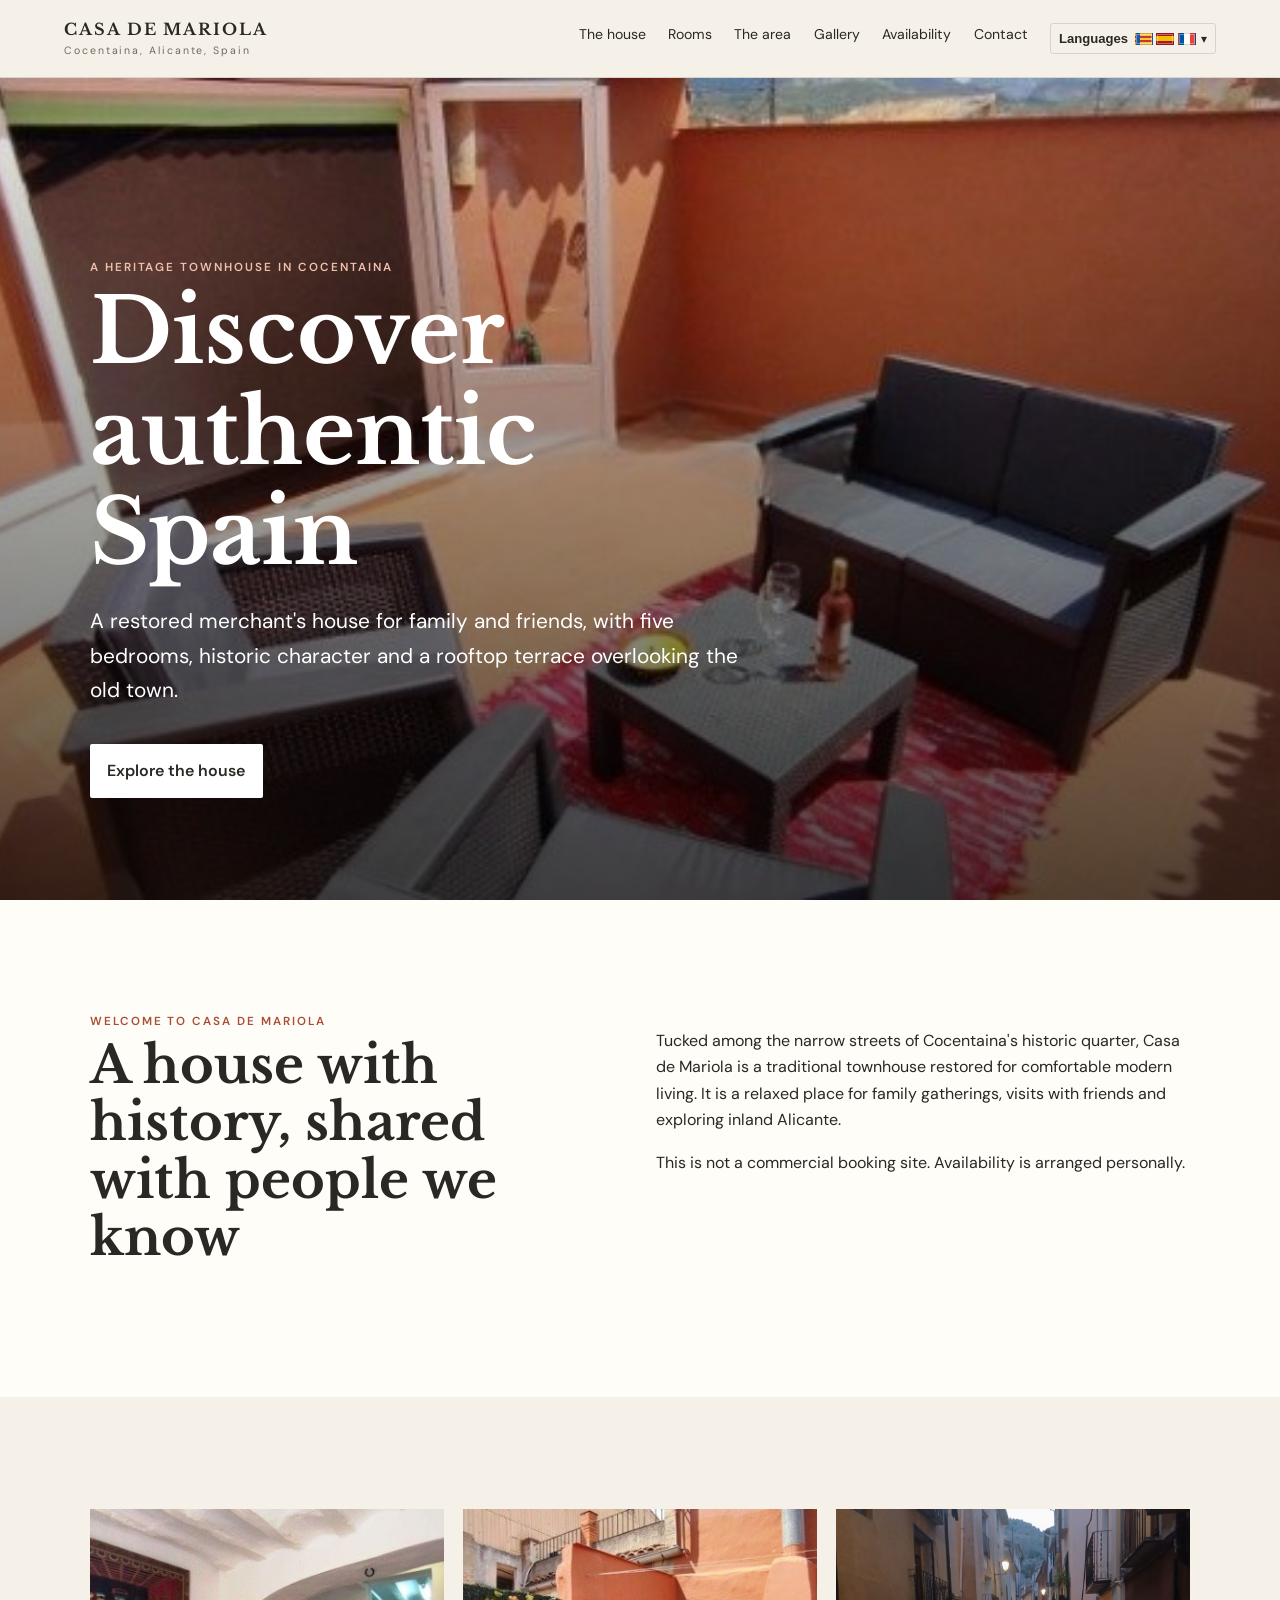
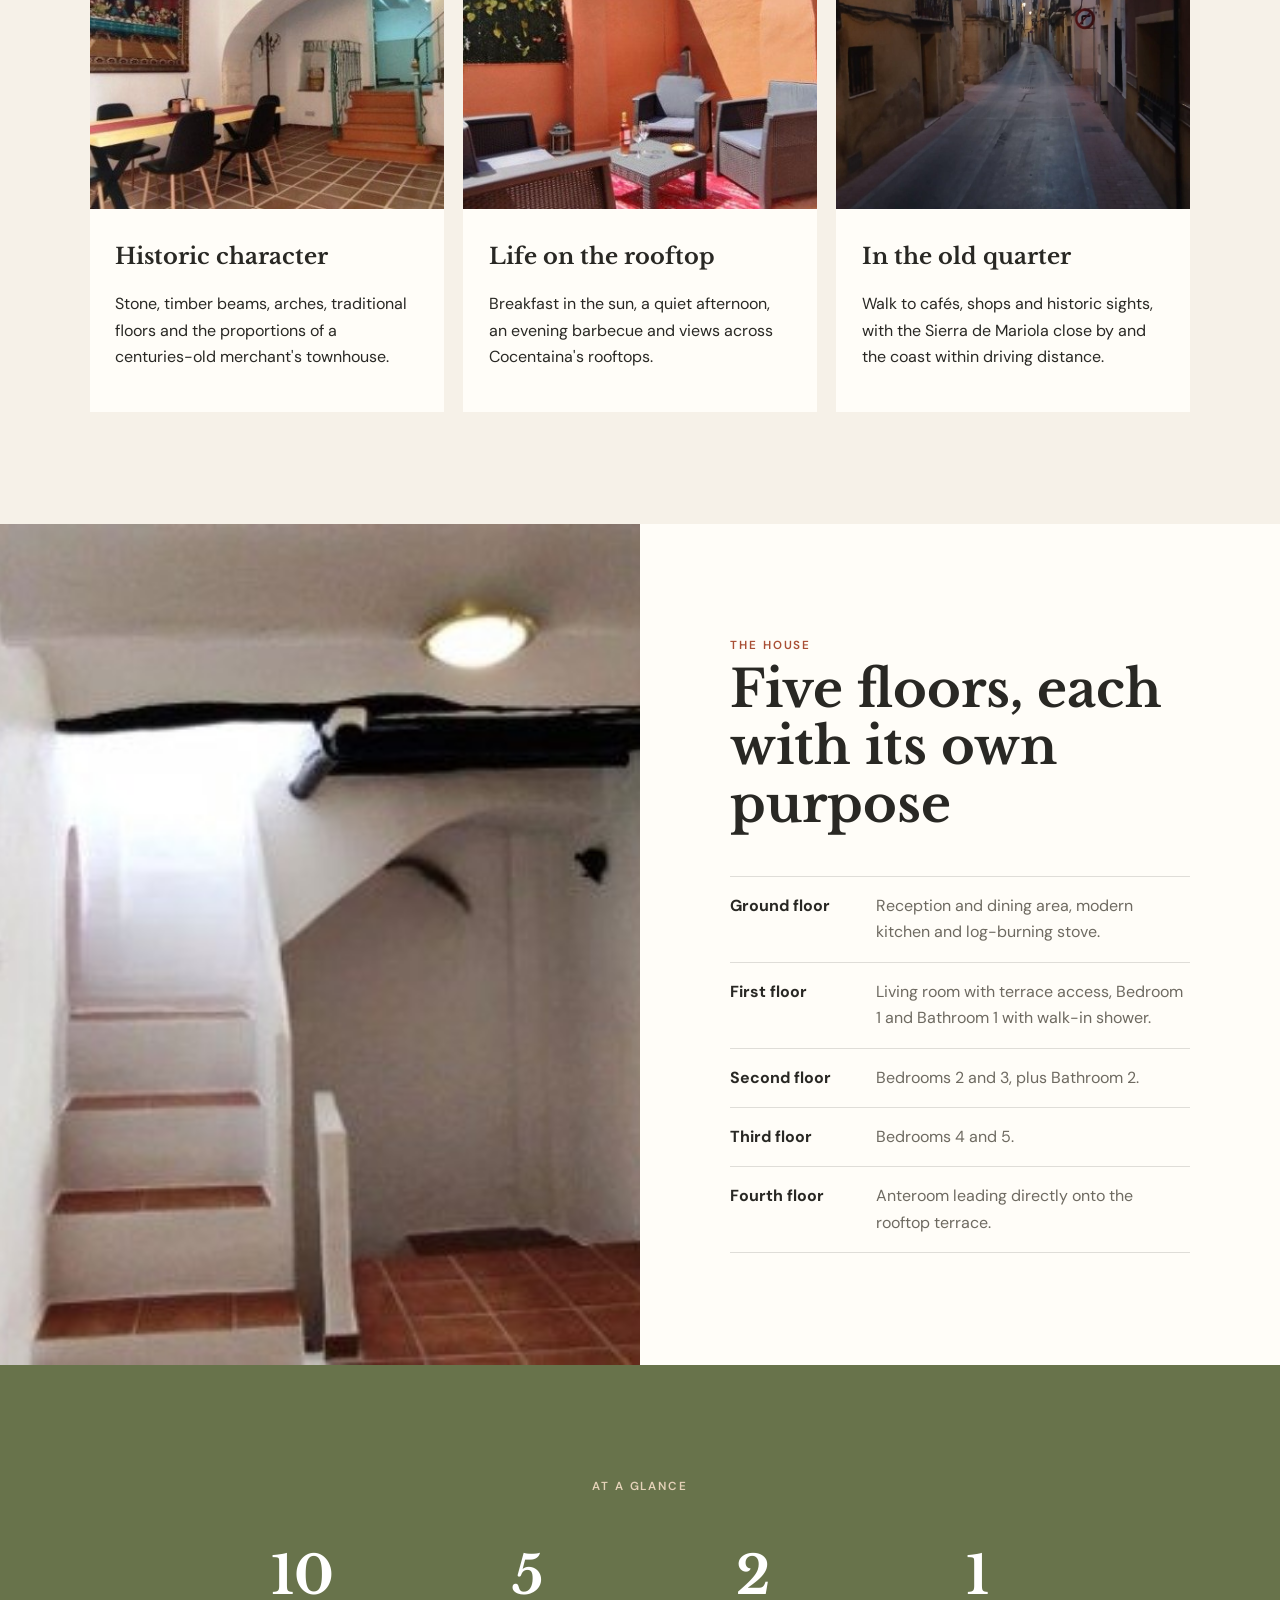
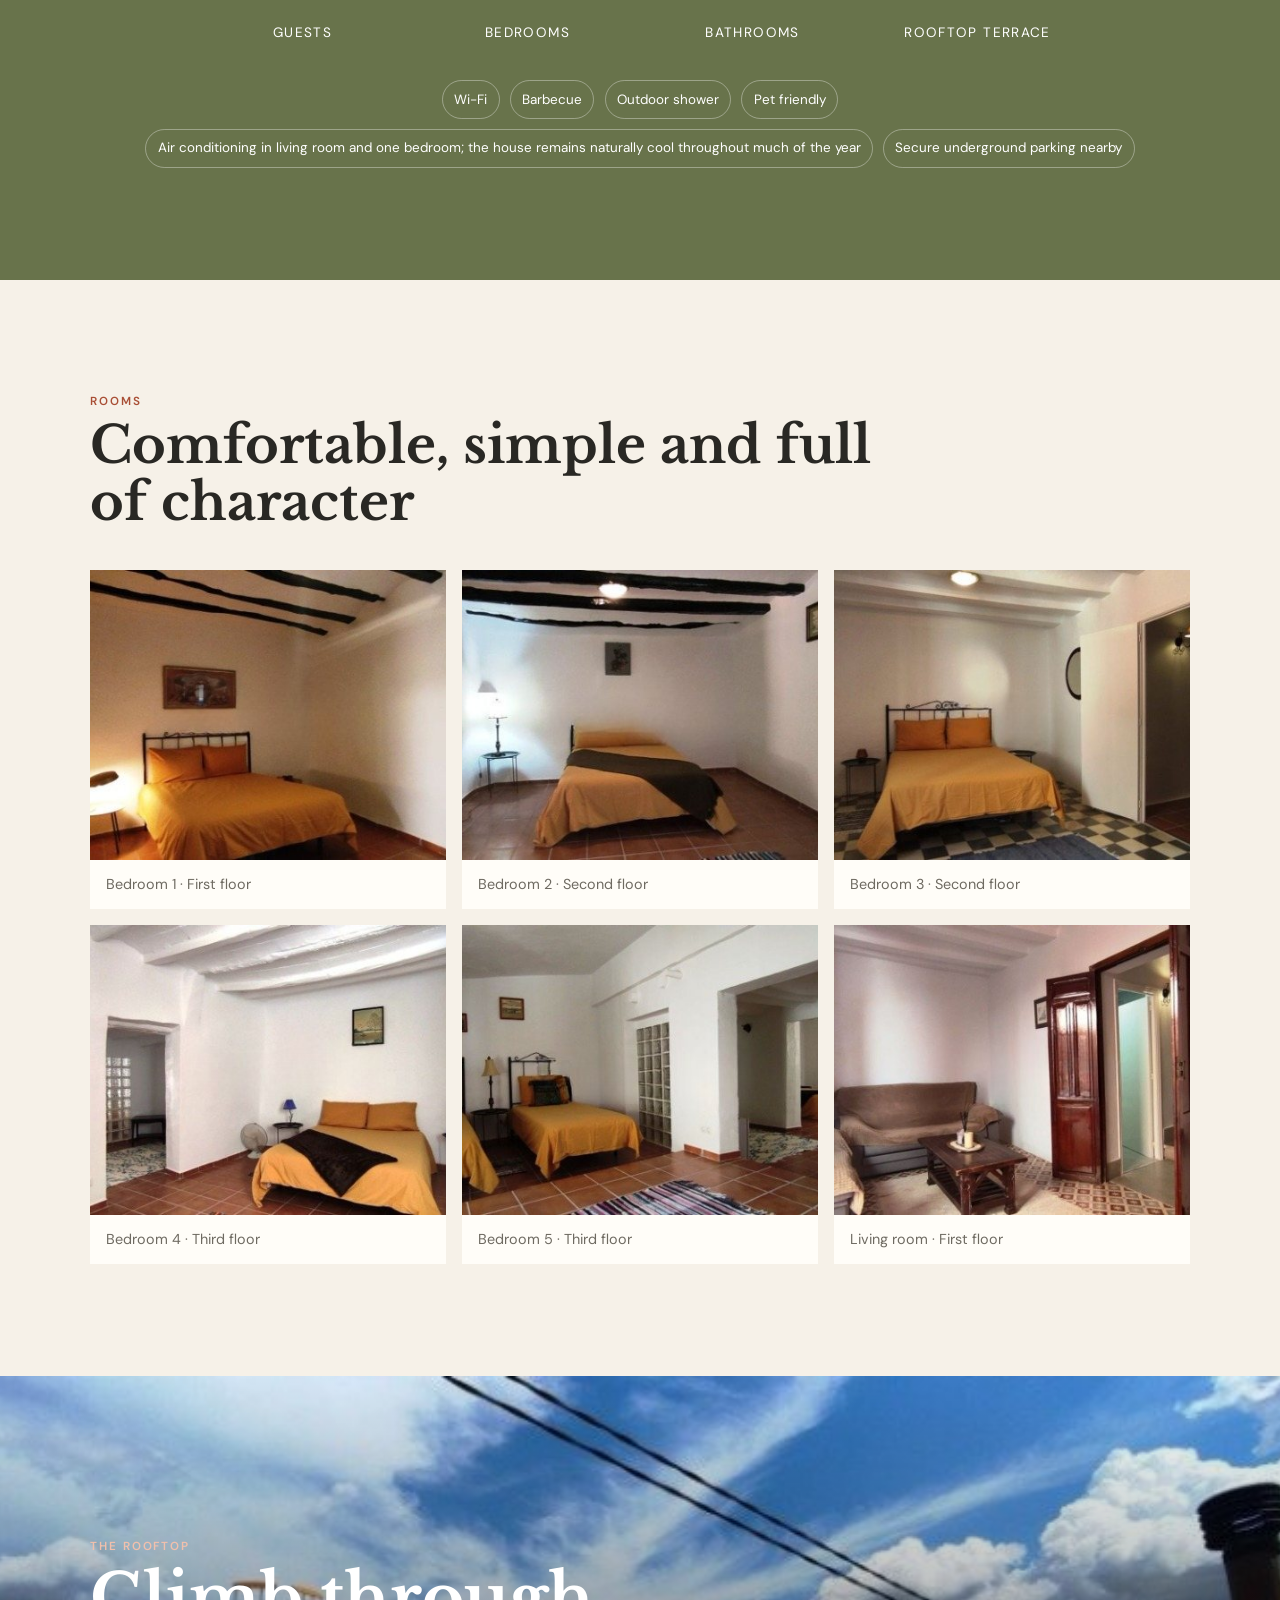
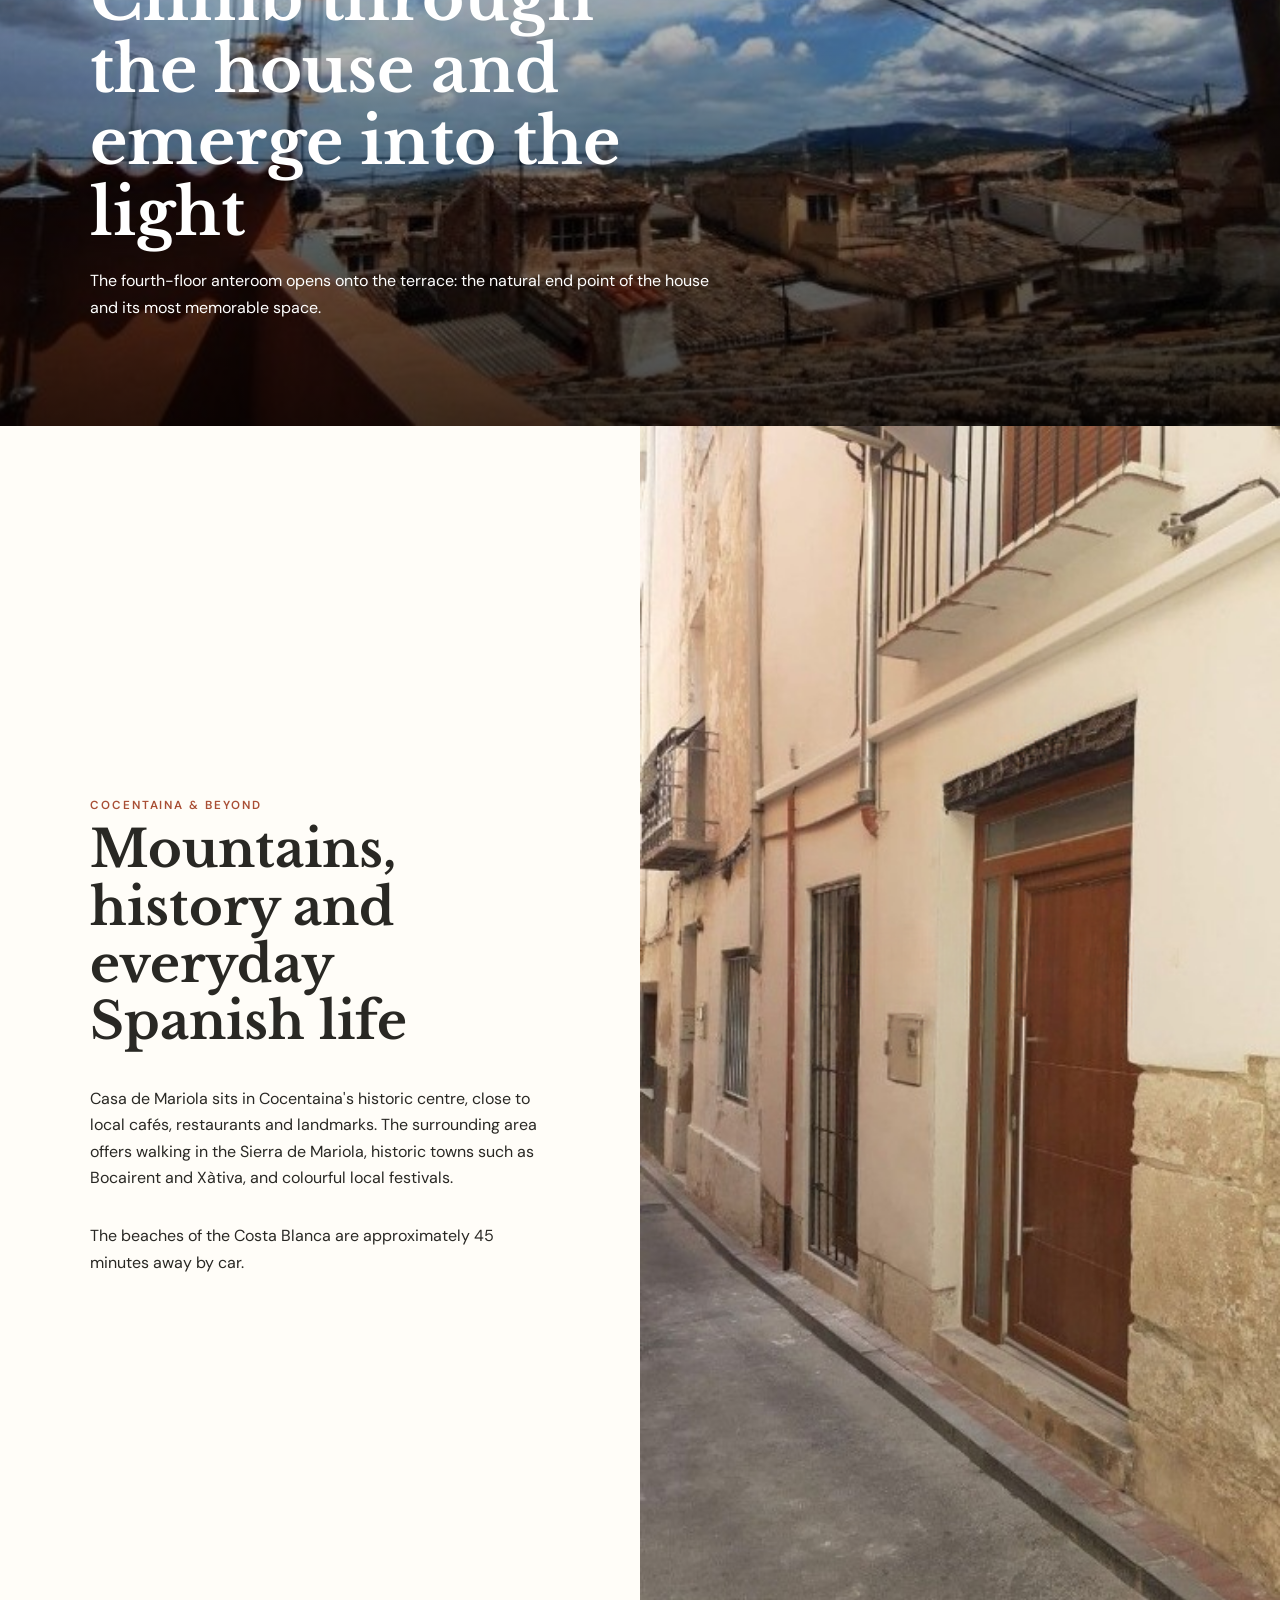
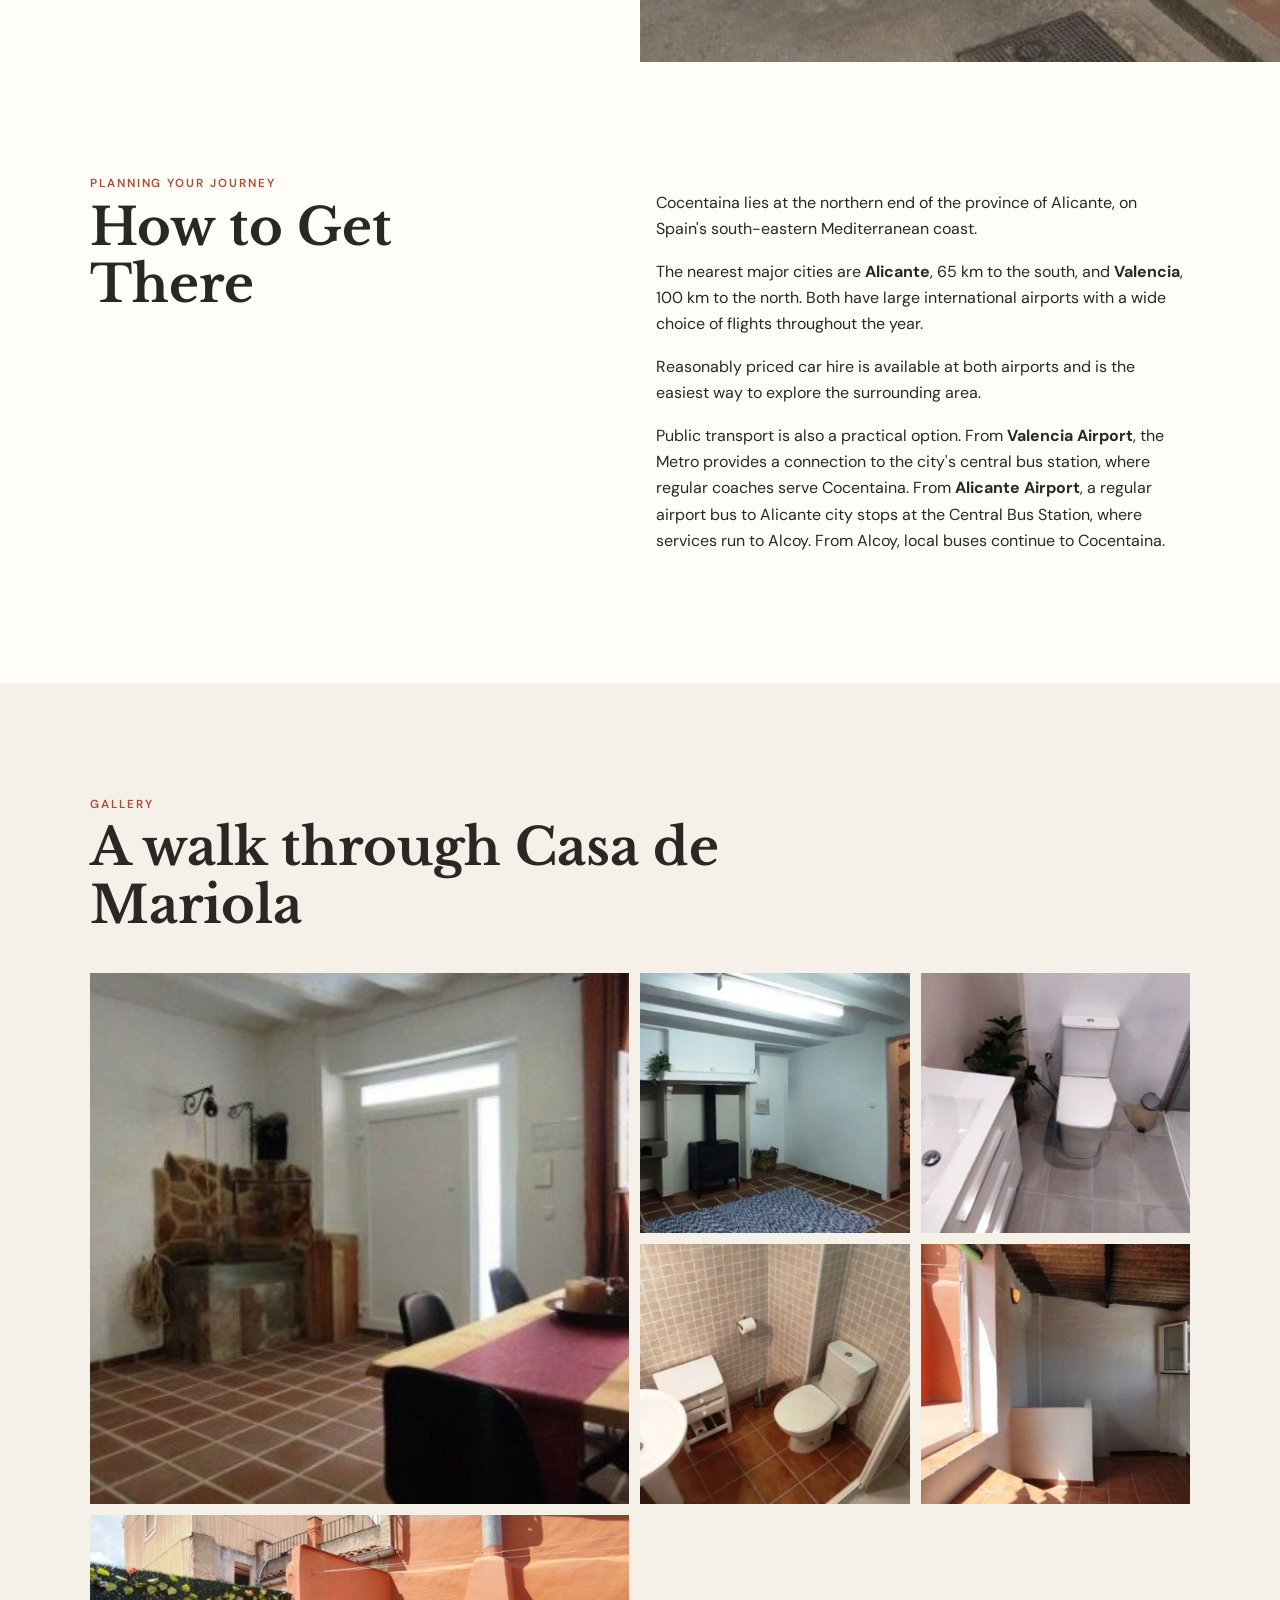
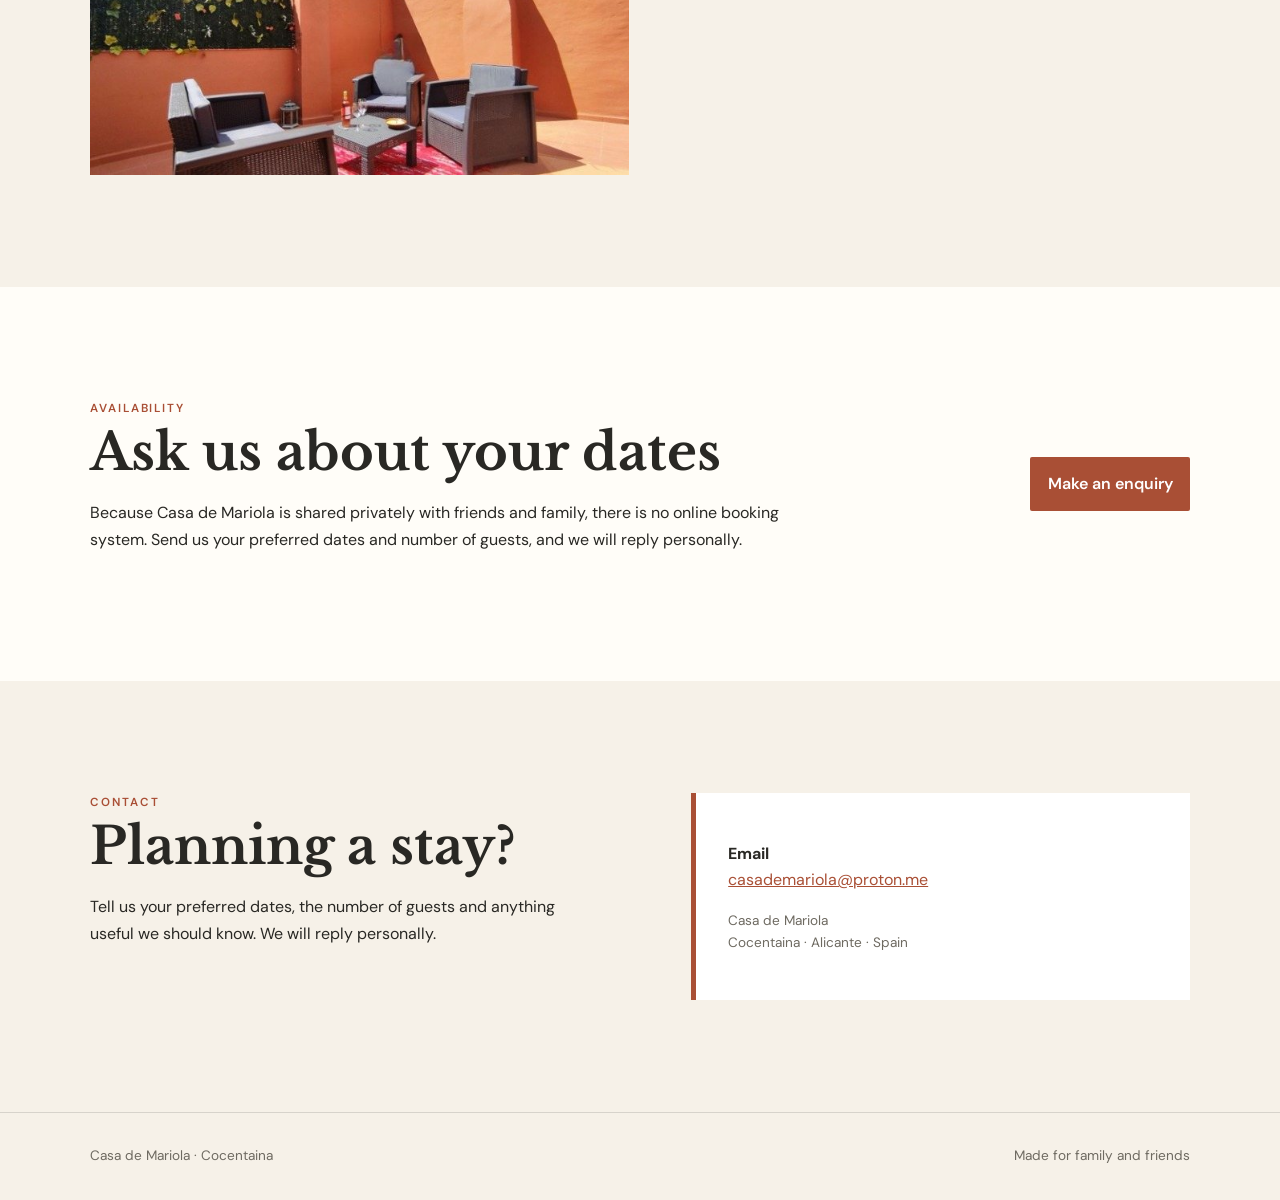
==== commit 92eac67e: "Add files via upload Version 1.5 - Refine language selector and multilingual SEO" ====
--- a/index.html
+++ b/index.html
@@ -3,21 +3,21 @@
 <html lang="en">
 <head>
 <meta charset="utf-8"/>
-<meta content="width=device-width, initial-scale=1" name="viewport"/>
-<meta content="Stay in a beautifully restored historic townhouse in the heart of Cocentaina, Alicante. An ideal base for exploring the Sierra de Mariola, inland Valencia and the Costa Blanca." name="description"/>
-<link href="https://casademariola.com/" rel="canonical"/><link href="https://casademariola.com/" hreflang="en" rel="alternate"/><link href="https://casademariola.com/va/" hreflang="ca-valencia" rel="alternate"/><link href="https://casademariola.com/es/" hreflang="es" rel="alternate"/><link href="https://casademariola.com/fr/" hreflang="fr" rel="alternate"/><link href="https://casademariola.com/" hreflang="x-default" rel="alternate"/>
-<meta content="Casa de Mariola | Historic Townhouse in Cocentaina" property="og:title"/>
-<meta content="A traditional townhouse in the historic heart of Cocentaina, close to the Sierra de Mariola." property="og:description"/>
-<meta content="website" property="og:type"/>
-<meta content="https://casademariola.com/" property="og:url"/>
-<meta content="https://casademariola.com/images/hero-terrace.jpg" property="og:image"/>
+<meta content="width=device-width, initial-scale=1" name="viewport"/><meta content="Stay in a beautifully restored historic townhouse in the heart of Cocentaina, Alicante. An ideal base for exploring the Sierra de Mariola, inland Valencia and the Costa Blanca." name="description"/><meta content="index, follow, max-image-preview:large" name="robots"/><link href="https://casademariola.com/" rel="canonical"/><link href="https://casademariola.com/" hreflang="en" rel="alternate"/><link href="https://casademariola.com/va/" hreflang="ca-ES" rel="alternate"/><link href="https://casademariola.com/es/" hreflang="es" rel="alternate"/><link href="https://casademariola.com/fr/" hreflang="fr" rel="alternate"/><link href="https://casademariola.com/" hreflang="x-default" rel="alternate"/><meta content="Casa de Mariola" property="og:site_name"/><meta content="website" property="og:type"/><meta content="en_GB" property="og:locale"/><meta content="Casa de Mariola | Historic Townhouse in Cocentaina" property="og:title"/><meta content="A restored historic townhouse in the heart of Cocentaina, close to the Sierra de Mariola." property="og:description"/><meta content="https://casademariola.com/" property="og:url"/><meta content="https://casademariola.com/images/hero-terrace.jpg" property="og:image"/><meta content="Rooftop terrace at Casa de Mariola in Cocentaina" property="og:image:alt"/><meta content="summary_large_image" name="twitter:card"/><meta content="Casa de Mariola | Historic Townhouse in Cocentaina" name="twitter:title"/><meta content="A restored historic townhouse in the heart of Cocentaina, close to the Sierra de Mariola." name="twitter:description"/><meta content="https://casademariola.com/images/hero-terrace.jpg" name="twitter:image"/><meta content="ca_ES" property="og:locale:alternate"/><meta content="es_ES" property="og:locale:alternate"/><meta content="fr_FR" property="og:locale:alternate"/>
+
+
+
+
+
+
+
 <link href="favicon.svg" rel="icon" type="image/svg+xml"/>
 <title>Casa de Mariola | Historic Townhouse in Cocentaina</title>
 <link href="https://fonts.googleapis.com" rel="preconnect"/>
 <link crossorigin="" href="https://fonts.gstatic.com" rel="preconnect"/>
 <link href="https://fonts.googleapis.com/css2?family=DM+Sans:wght@400;500;600&amp;family=Libre+Baskerville:wght@400;700&amp;display=swap" rel="stylesheet"/>
 <link href="styles.css" rel="stylesheet"/>
-</head>
+<script type="application/ld+json">{"@context": "https://schema.org", "@type": "VacationRental", "name": "Casa de Mariola", "url": "https://casademariola.com/", "description": "Stay in a beautifully restored historic townhouse in the heart of Cocentaina, Alicante. An ideal base for exploring the Sierra de Mariola, inland Valencia and the Costa Blanca.", "image": "https://casademariola.com/images/hero-terrace.jpg", "address": {"@type": "PostalAddress", "addressLocality": "Cocentaina", "addressRegion": "Alicante", "addressCountry": "ES"}, "numberOfBedrooms": 5, "petsAllowed": true}</script></head>
 <body>
 <header class="site-header">
 <a aria-label="Casa de Mariola home" class="brand" href="#home">
@@ -33,15 +33,8 @@
 <a href="#availability">Availability</a>
 <a href="#contact">Contact</a>
 <div class="language-selector">
-<button aria-controls="language-menu" aria-expanded="false" aria-label="Choose language" class="language-toggle" type="button">
-<span aria-hidden="true" class="flag flag-va"></span><span aria-hidden="true" class="flag flag-es"></span><span aria-hidden="true" class="flag flag-fr"></span><span aria-hidden="true" class="language-chevron">▾</span>
-</button>
-<div class="language-menu" id="language-menu" role="menu">
-<a href="/" lang="en" role="menuitem">English</a>
-<a href="/va/" lang="ca-valencia" role="menuitem">Valencià</a>
-<a href="/es/" lang="es" role="menuitem">Español</a>
-<a href="/fr/" lang="fr" role="menuitem">Français</a>
-</div>
+<button aria-controls="language-menu" aria-expanded="false" aria-label="Choose language" class="language-toggle" type="button"><span class="language-label">Languages</span><span aria-hidden="true" class="flag flag-va"></span><span aria-hidden="true" class="flag flag-es"></span><span aria-hidden="true" class="flag flag-fr"></span><span aria-hidden="true" class="language-chevron">▾</span></button>
+<div class="language-menu" id="language-menu" role="menu"><a aria-current="page" class="current-language" href="/" lang="en" role="menuitem"><span aria-hidden="true" class="flag flag-gb"></span><span>English</span></a><a href="/va/" lang="ca-valencia" role="menuitem"><span aria-hidden="true" class="flag flag-va"></span><span>Valencià</span></a><a href="/es/" lang="es" role="menuitem"><span aria-hidden="true" class="flag flag-es"></span><span>Español</span></a><a href="/fr/" lang="fr" role="menuitem"><span aria-hidden="true" class="flag flag-fr"></span><span>Français</span></a></div>
 </div></nav>
 </header>
 <main>
--- a/styles.css
+++ b/styles.css
@@ -122,3 +122,11 @@
   .language-toggle{margin-top:.2rem}
   .language-menu{position:static;margin-top:.35rem;box-shadow:none;width:100%}
 }
+
+/* Refined language selector */
+.language-label{font-size:.82rem;font-weight:600;margin-right:.18rem}
+.flag-gb{background:linear-gradient(33deg,transparent 45%,#fff 45% 55%,transparent 55%),linear-gradient(-33deg,transparent 45%,#fff 45% 55%,transparent 55%),linear-gradient(to right,transparent 42%,#fff 42% 58%,transparent 58%),linear-gradient(to bottom,transparent 38%,#fff 38% 62%,transparent 62%),linear-gradient(33deg,transparent 47%,#c8102e 47% 53%,transparent 53%),linear-gradient(-33deg,transparent 47%,#c8102e 47% 53%,transparent 53%),linear-gradient(to right,transparent 46%,#c8102e 46% 54%,transparent 54%),linear-gradient(to bottom,transparent 43%,#c8102e 43% 57%,transparent 57%),#012169}
+.language-menu a{display:flex;align-items:center;gap:.62rem}
+.language-menu a.current-language{font-weight:600;background:var(--ivory)}
+.language-menu a.current-language::after{content:'✓';margin-left:auto;color:var(--terracotta)}
+@media(max-width:850px){.language-label{display:inline}}
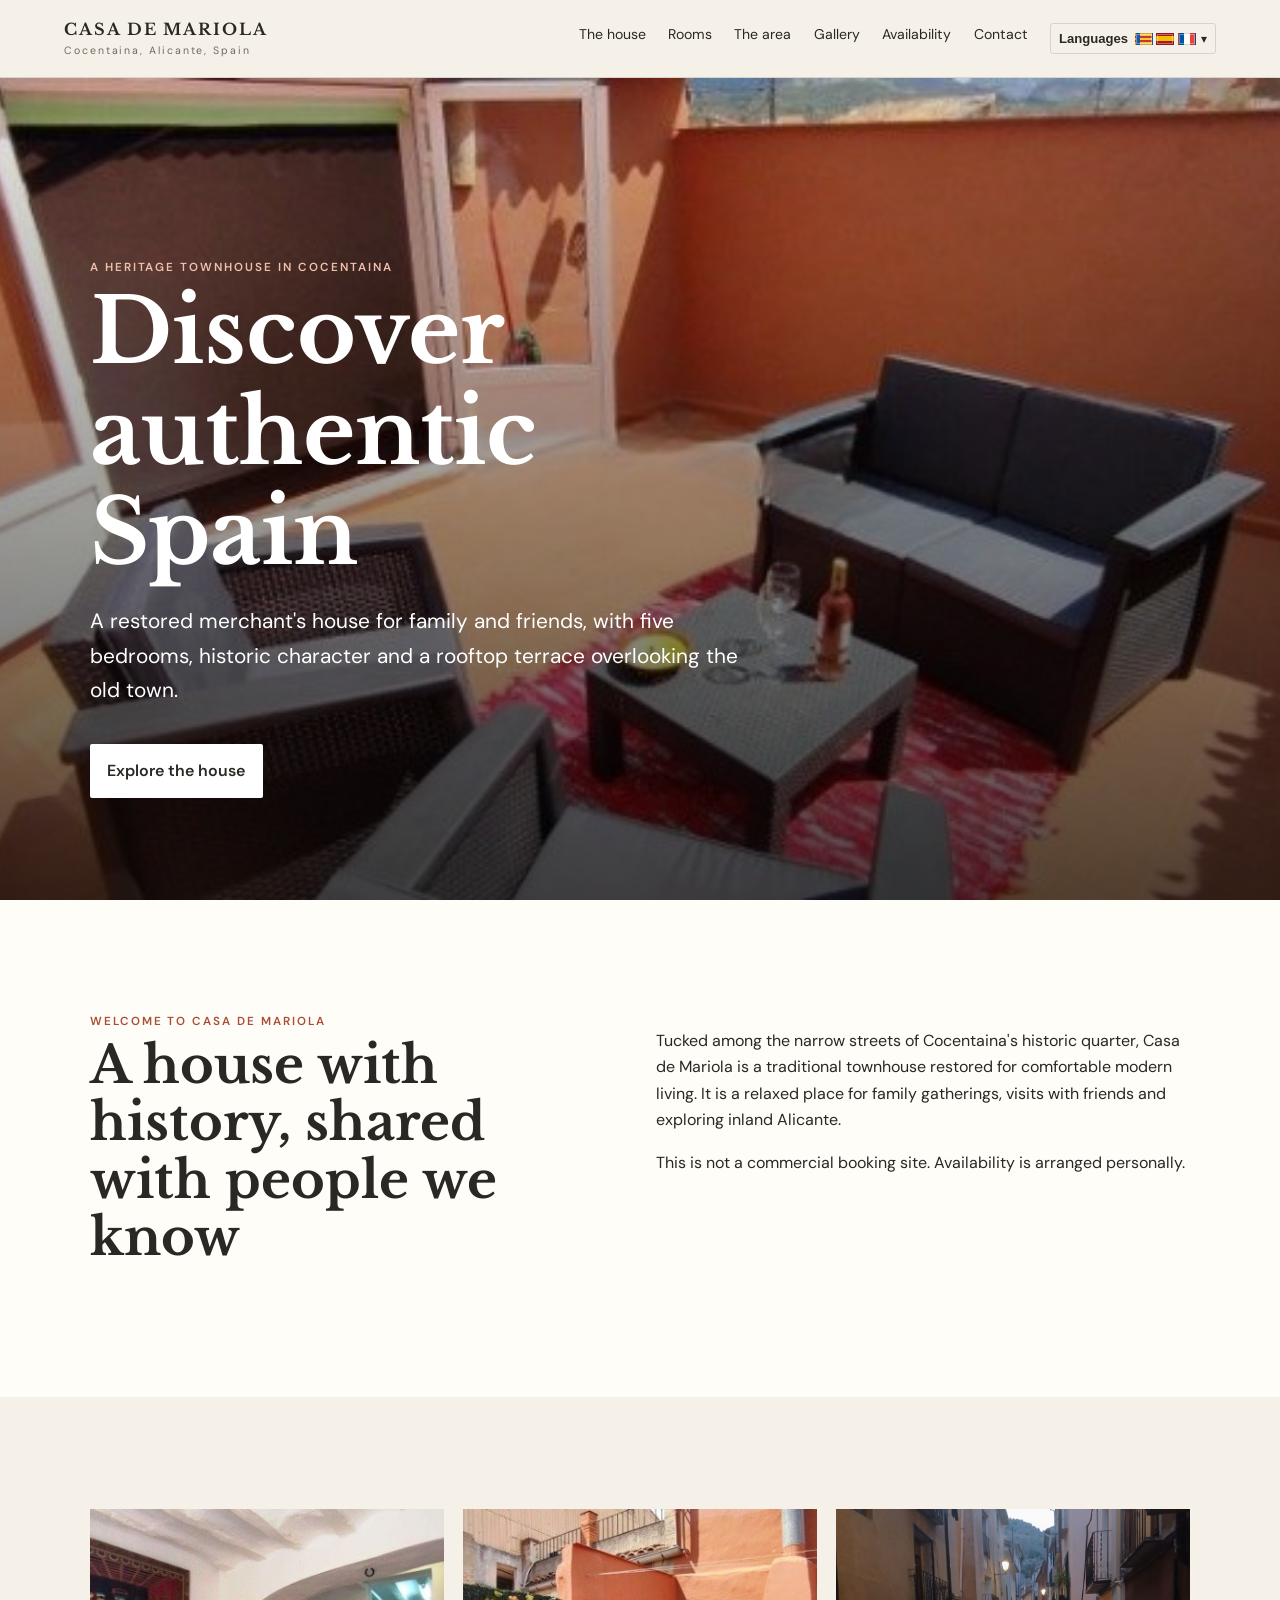
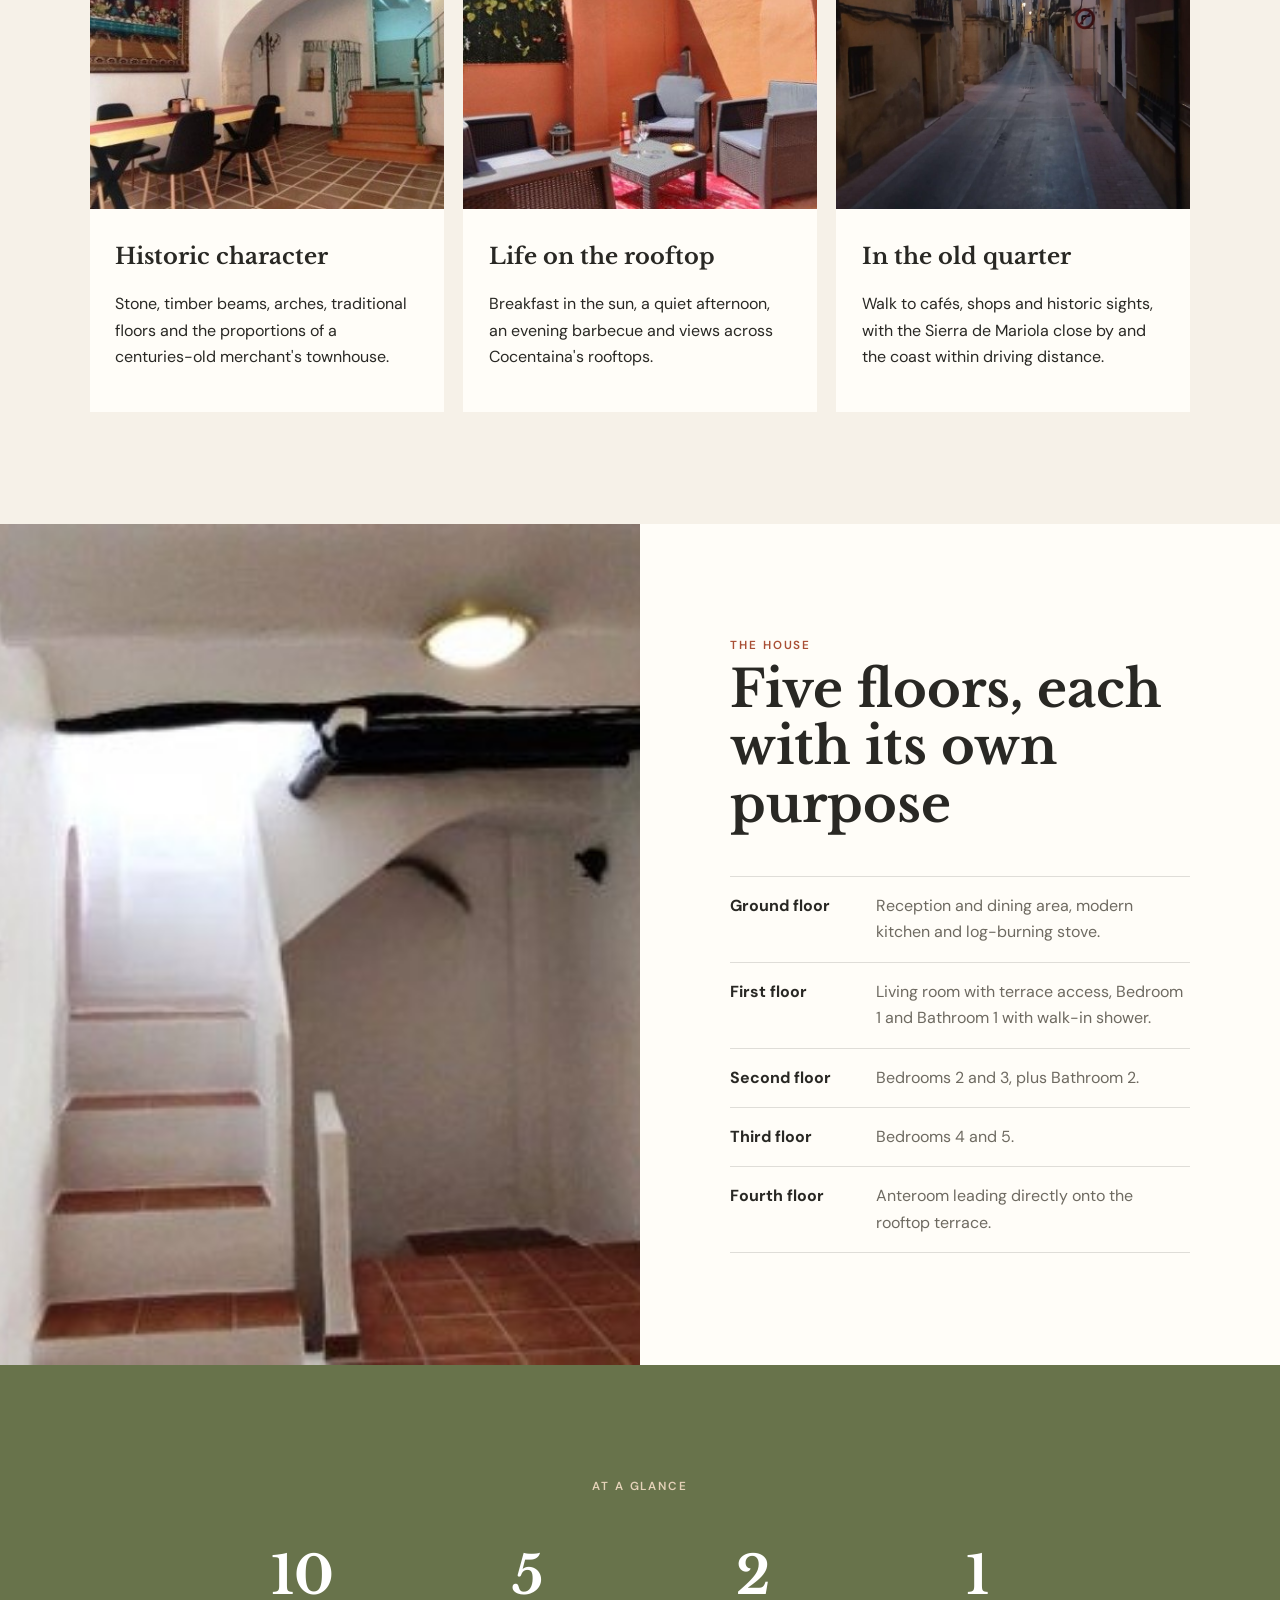
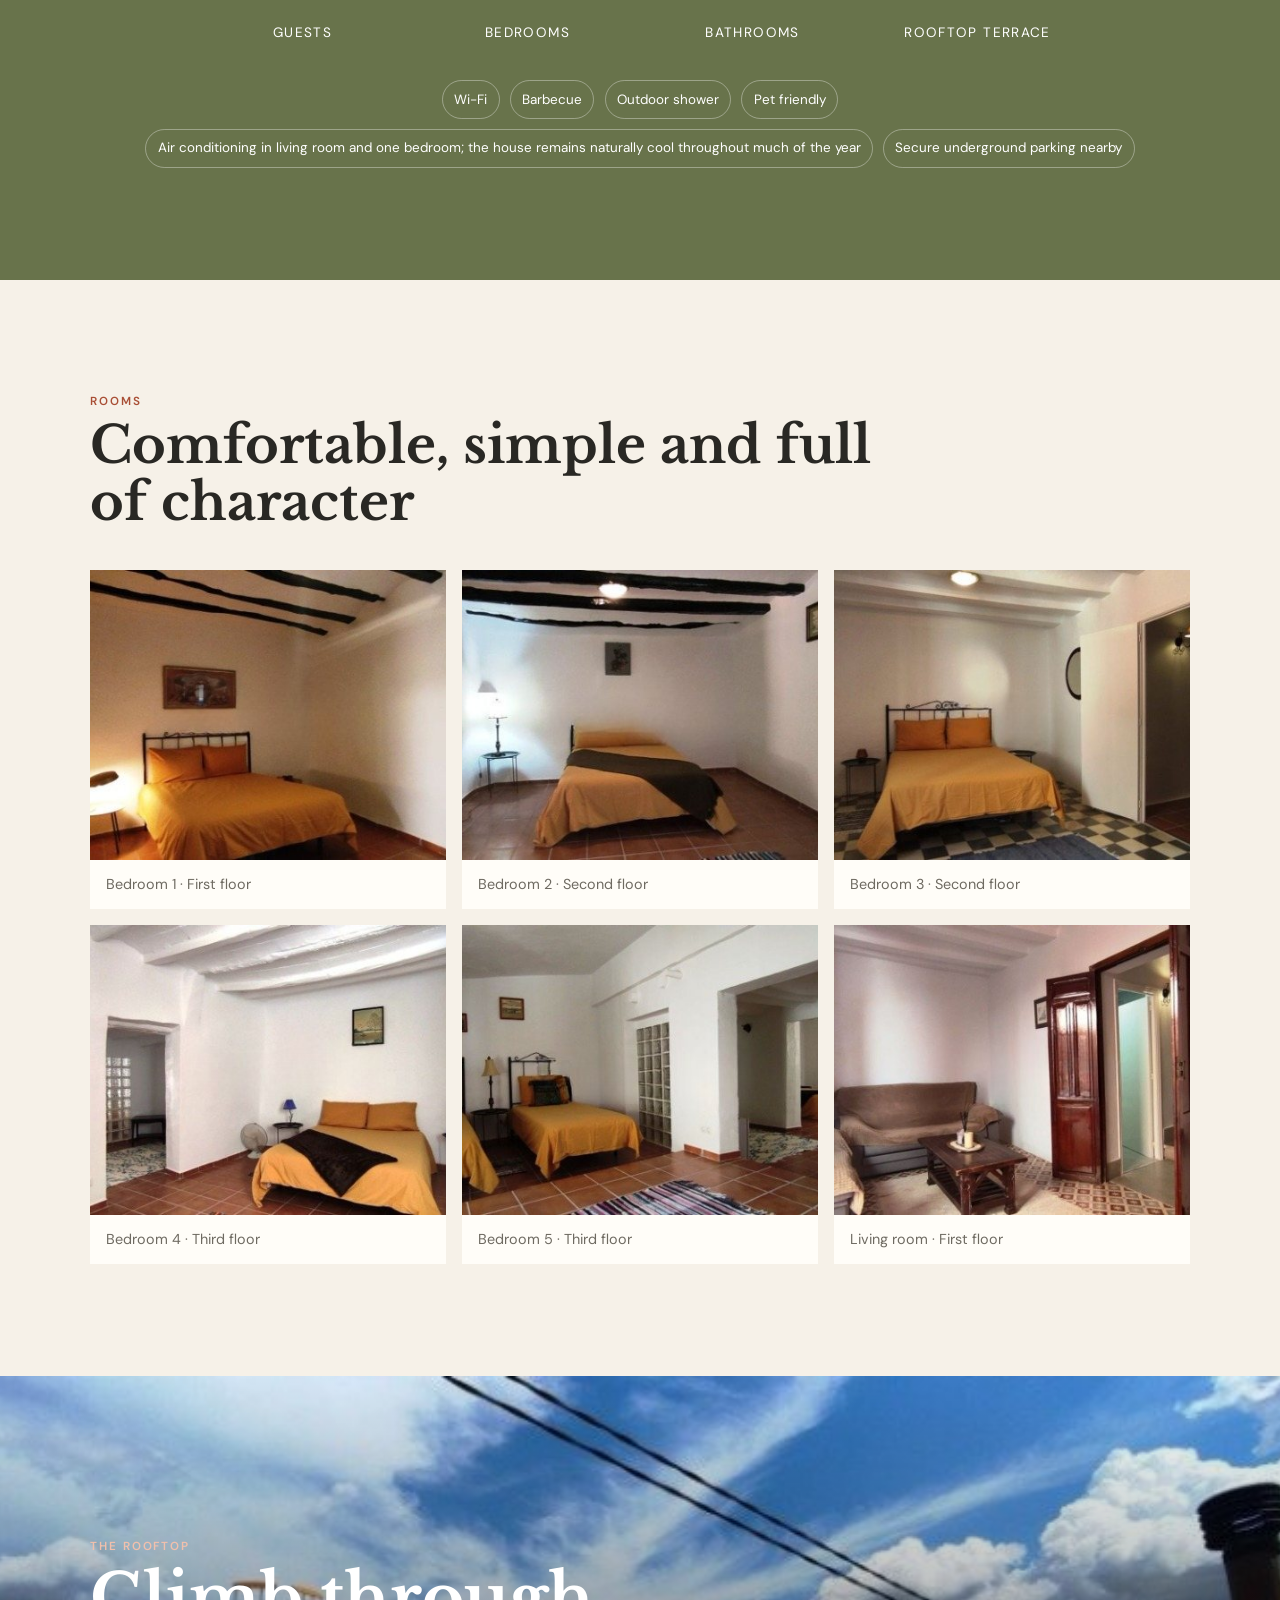
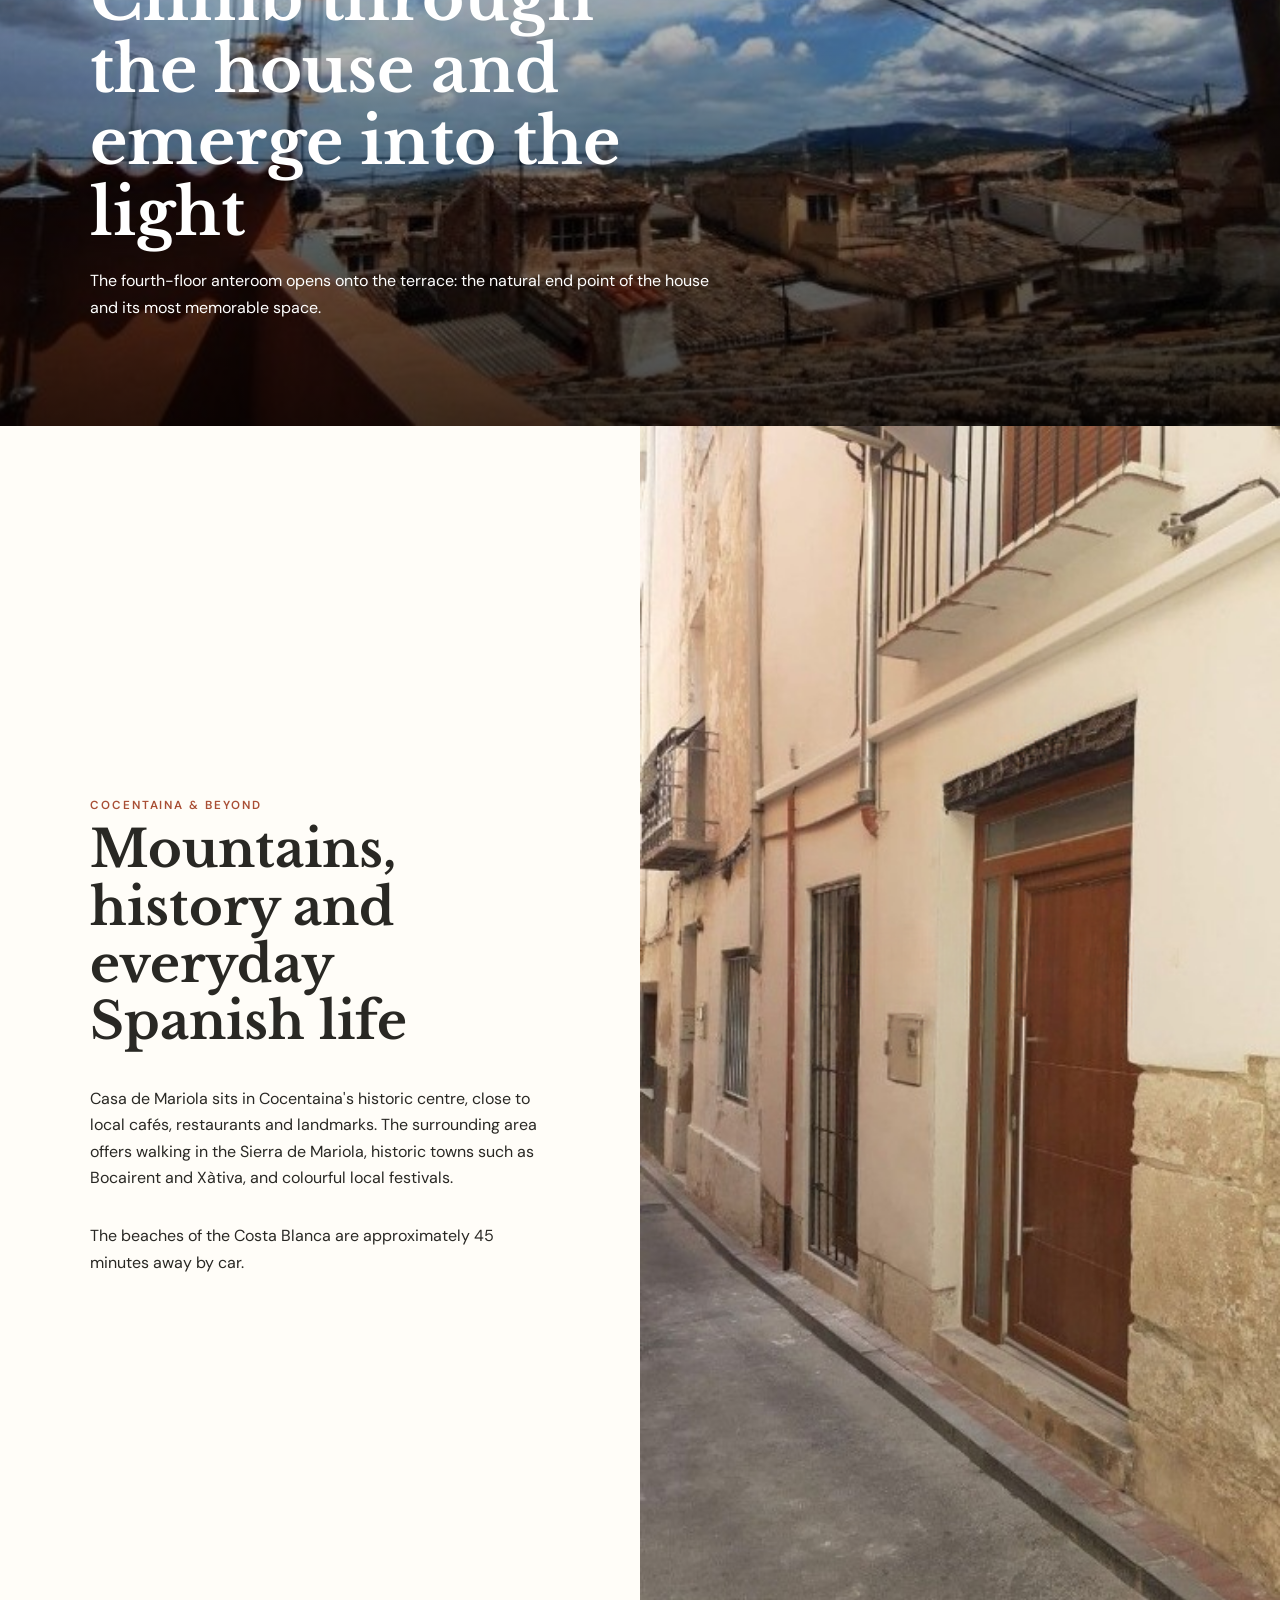
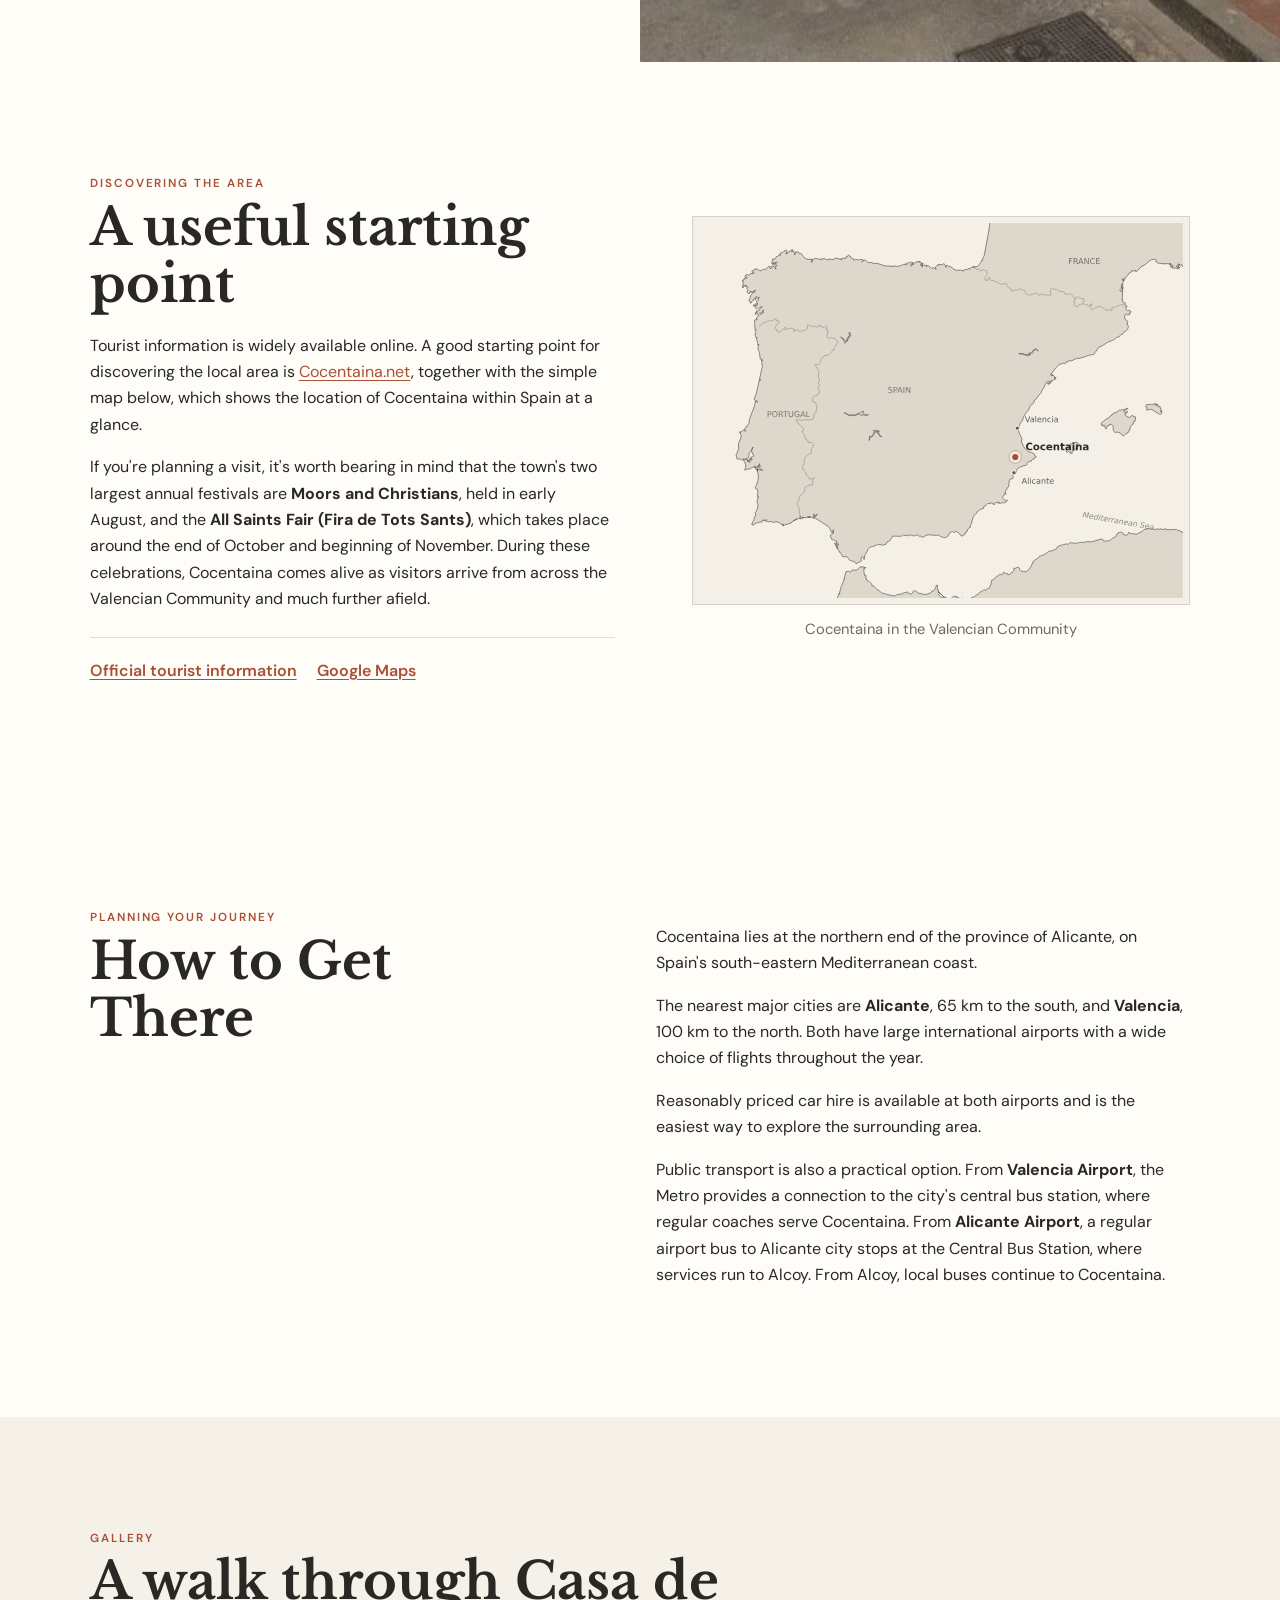
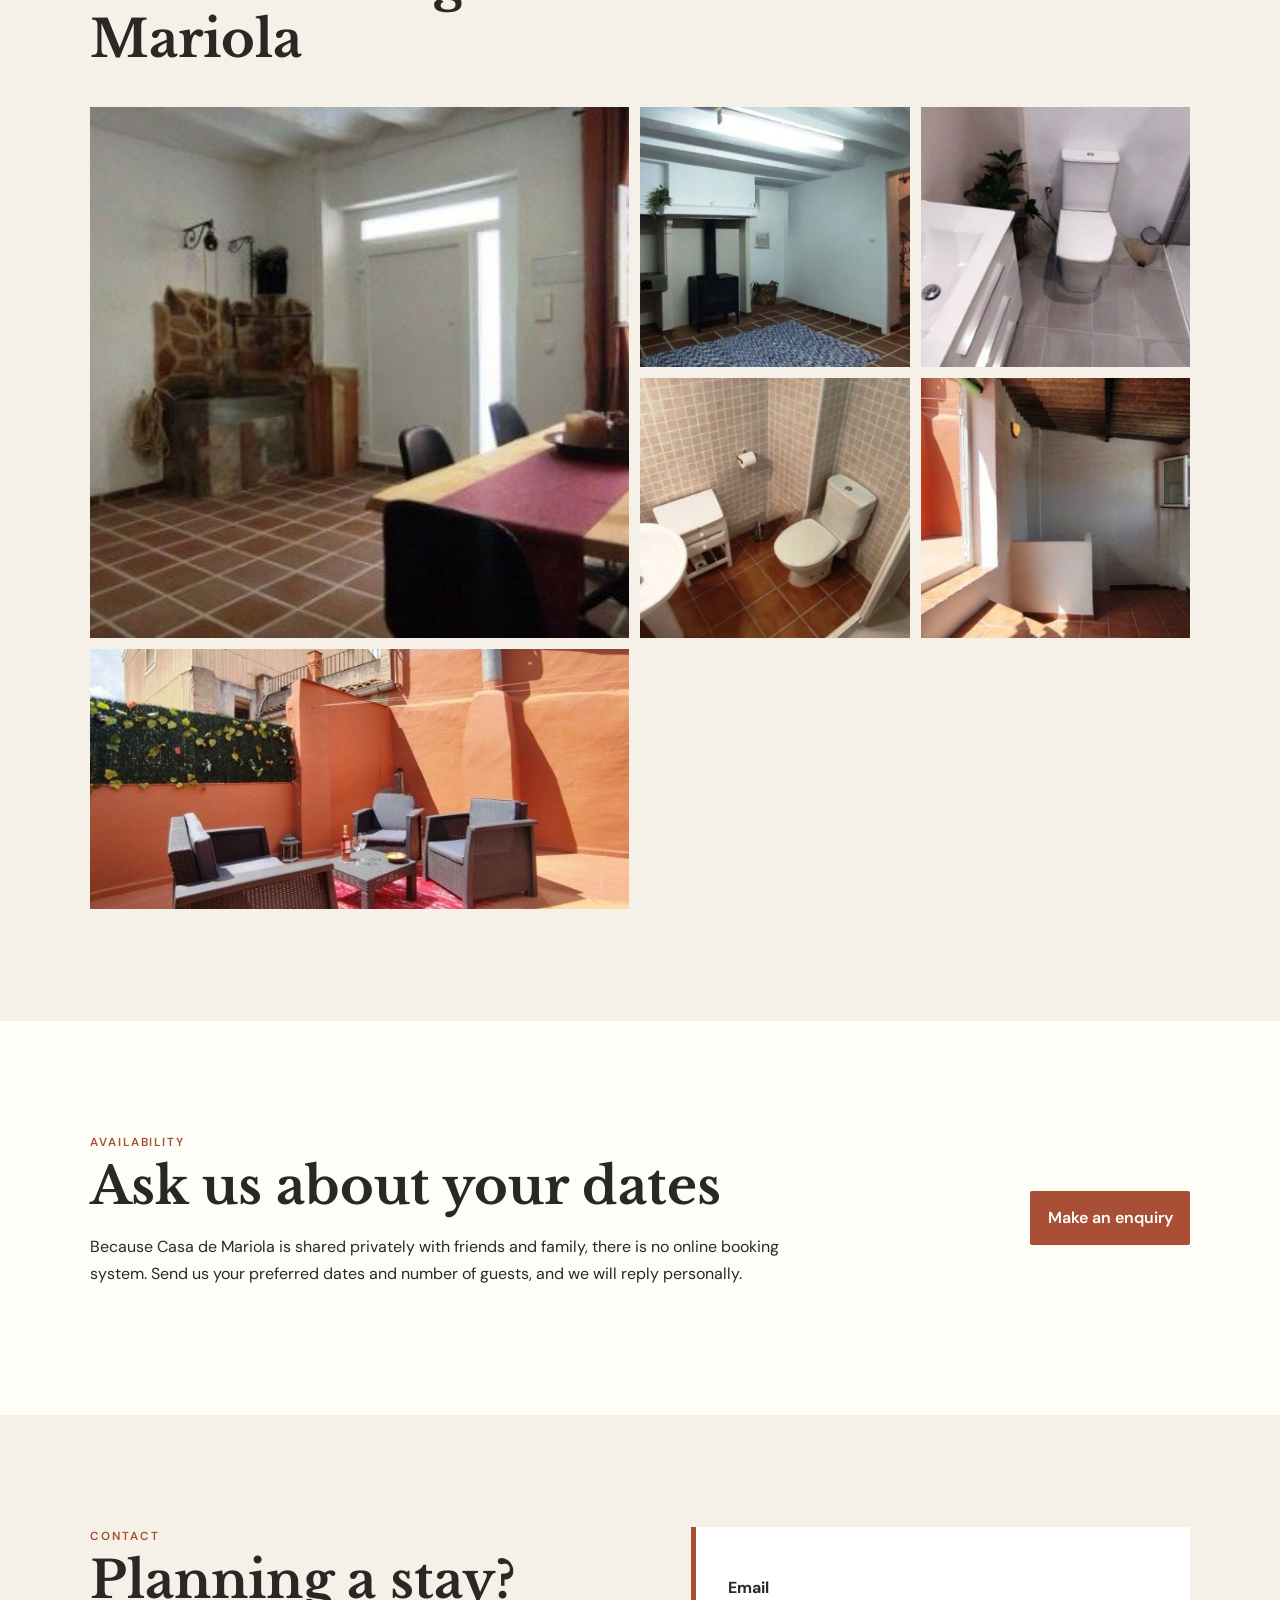
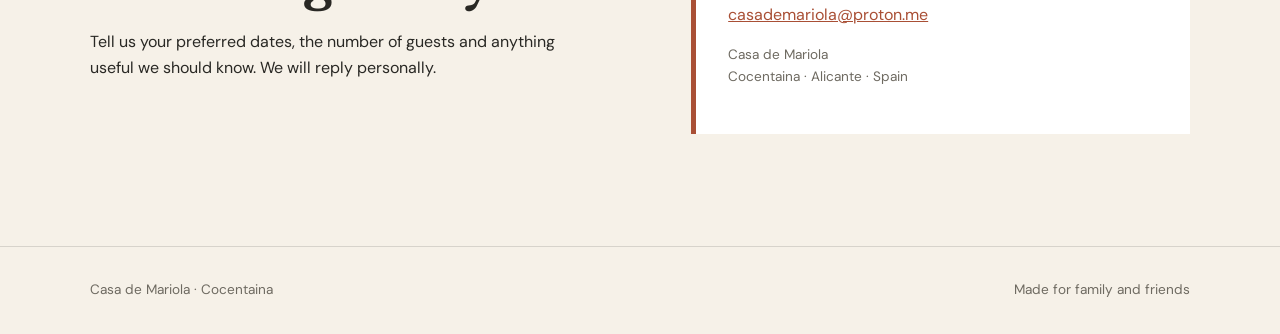
==== commit 697d4b9b: "Add files via upload Version 1.6 – Add Cocentaina area guide and map" ====
--- a/index.html
+++ b/index.html
@@ -143,6 +143,24 @@
 <p>The beaches of the Costa Blanca are approximately 45 minutes away by car.</p>
 </div>
 </section>
+<section class="area-guide section" aria-labelledby="area-guide-title">
+<div class="area-guide-copy">
+<p class="eyebrow">Discovering the area</p>
+<h2 id="area-guide-title">A useful starting point</h2>
+<p>Tourist information is widely available online. A good starting point for discovering the local area is <a href="https://www.cocentaina.net/en/" target="_blank" rel="noopener noreferrer">Cocentaina.net</a>, together with the simple map below, which shows the location of Cocentaina within Spain at a glance.</p>
+<p>If you're planning a visit, it's worth bearing in mind that the town's two largest annual festivals are <strong>Moors and Christians</strong>, held in early August, and the <strong>All Saints Fair (Fira de Tots Sants)</strong>, which takes place around the end of October and beginning of November. During these celebrations, Cocentaina comes alive as visitors arrive from across the Valencian Community and much further afield.</p>
+<div class="area-links" aria-label="Useful local links">
+<a href="https://www.cocentaina.net/en/" target="_blank" rel="noopener noreferrer">Official tourist information</a>
+<a href="https://www.google.com/maps/search/?api=1&amp;query=38.7442,-0.4406" target="_blank" rel="noopener noreferrer">Google Maps</a>
+</div>
+</div>
+<figure class="location-map">
+<a href="https://www.google.com/maps/search/?api=1&amp;query=38.7442,-0.4406" target="_blank" rel="noopener noreferrer" aria-label="View Cocentaina on Google Maps">
+<img src="images/cocentaina-map.svg" alt="Map of Spain showing Cocentaina between Valencia and Alicante on the Mediterranean side of the country"/>
+</a>
+<figcaption>Cocentaina in the Valencian Community</figcaption>
+</figure>
+</section>
 <section class="intro section" id="getting-there">
 <div>
 <p class="eyebrow">Planning your journey</p>
--- a/styles.css
+++ b/styles.css
@@ -130,3 +130,17 @@
 .language-menu a.current-language{font-weight:600;background:var(--ivory)}
 .language-menu a.current-language::after{content:'✓';margin-left:auto;color:var(--terracotta)}
 @media(max-width:850px){.language-label{display:inline}}
+
+/* Area guide and location map */
+.area-guide{display:grid;grid-template-columns:minmax(0,1fr) minmax(360px,.95fr);gap:6vw;align-items:center;background:var(--paper)}
+.area-guide-copy{max-width:720px}
+.area-guide-copy a,.area-links a{color:var(--terracotta);text-decoration-thickness:1px;text-underline-offset:.18em}
+.area-links{display:flex;flex-wrap:wrap;gap:.75rem 1.25rem;margin-top:1.5rem;padding-top:1.25rem;border-top:1px solid var(--line)}
+.area-links a{font-weight:600}
+.location-map{margin:0}
+.location-map a{display:block;border:1px solid var(--line);background:#f4f0e8;overflow:hidden}
+.location-map img{display:block;width:100%;height:auto;transition:transform .35s ease}
+.location-map a:hover img{transform:scale(1.012)}
+.location-map figcaption{margin-top:.75rem;color:var(--muted);font-size:.92rem;text-align:center}
+@media(max-width:850px){.area-guide{grid-template-columns:1fr}.location-map{max-width:760px}}
+@media(max-width:560px){.area-guide{gap:2.5rem}.area-links{flex-direction:column;align-items:flex-start}}
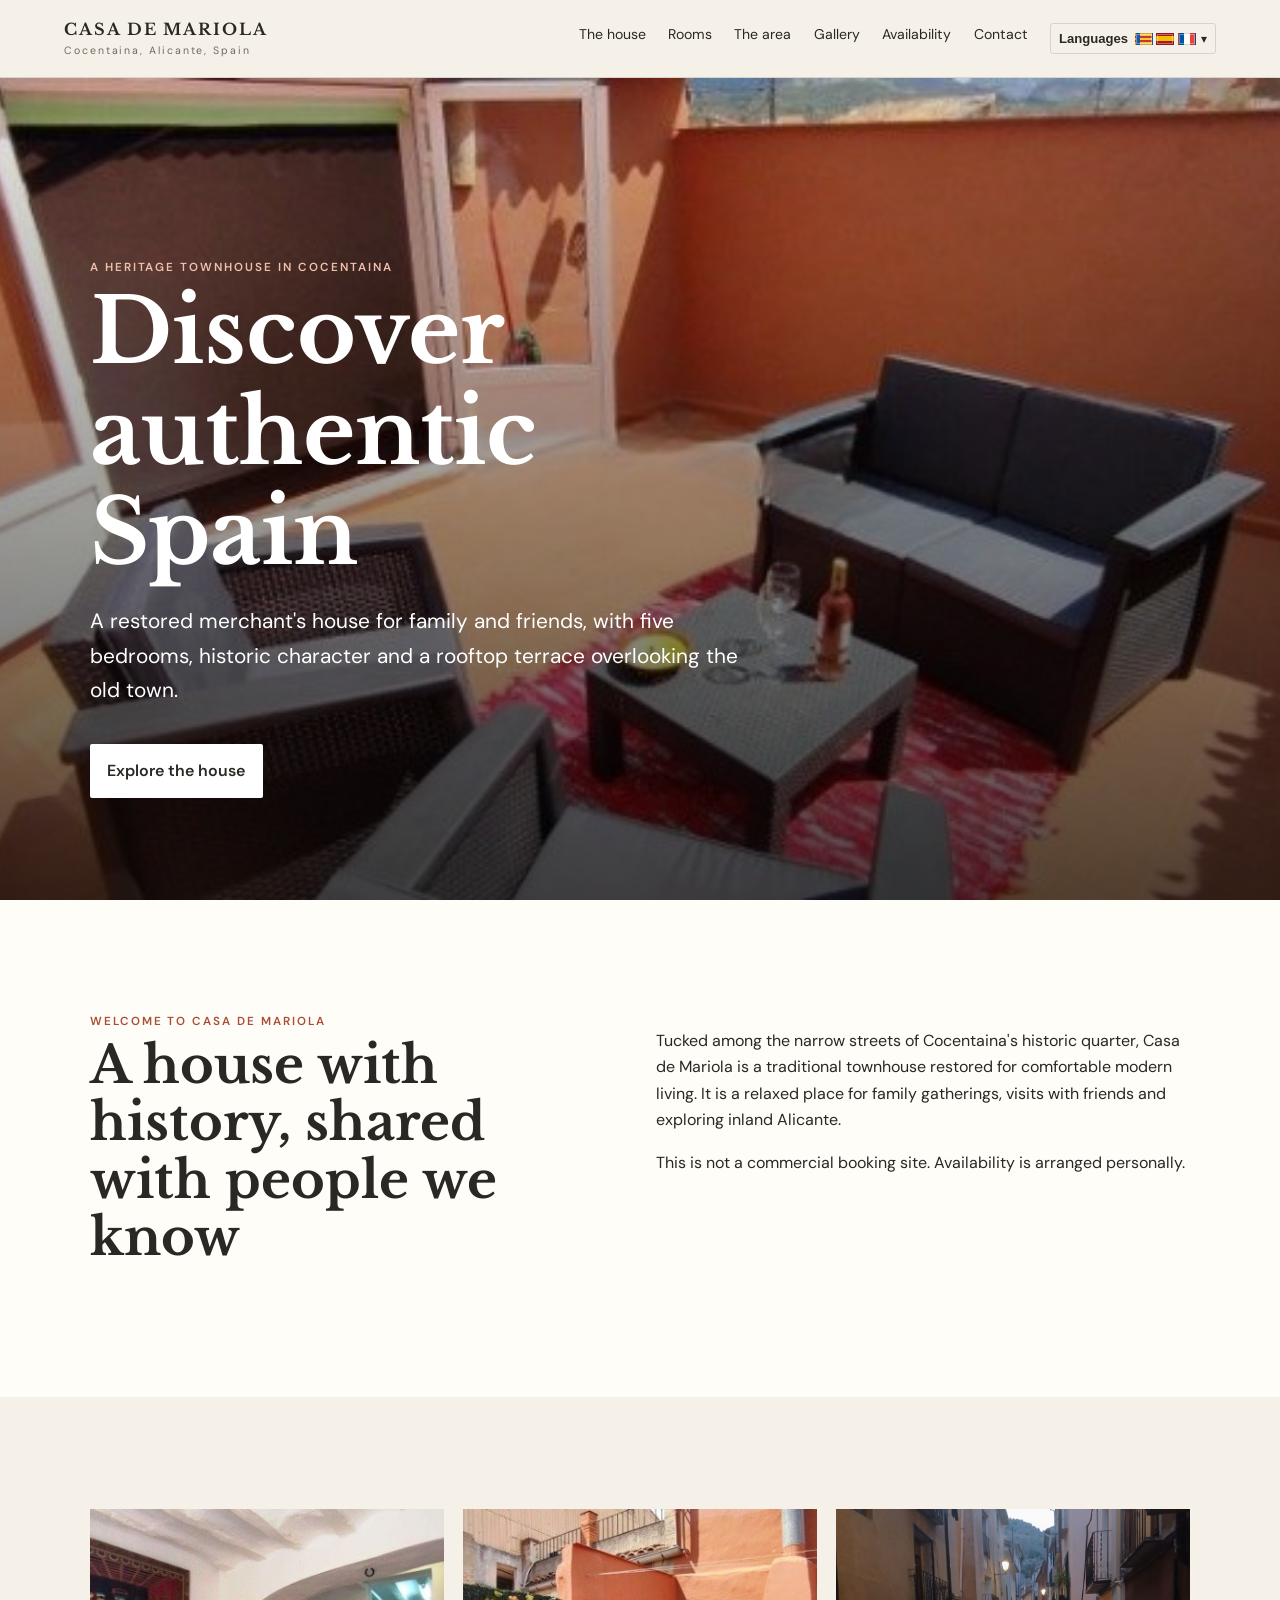
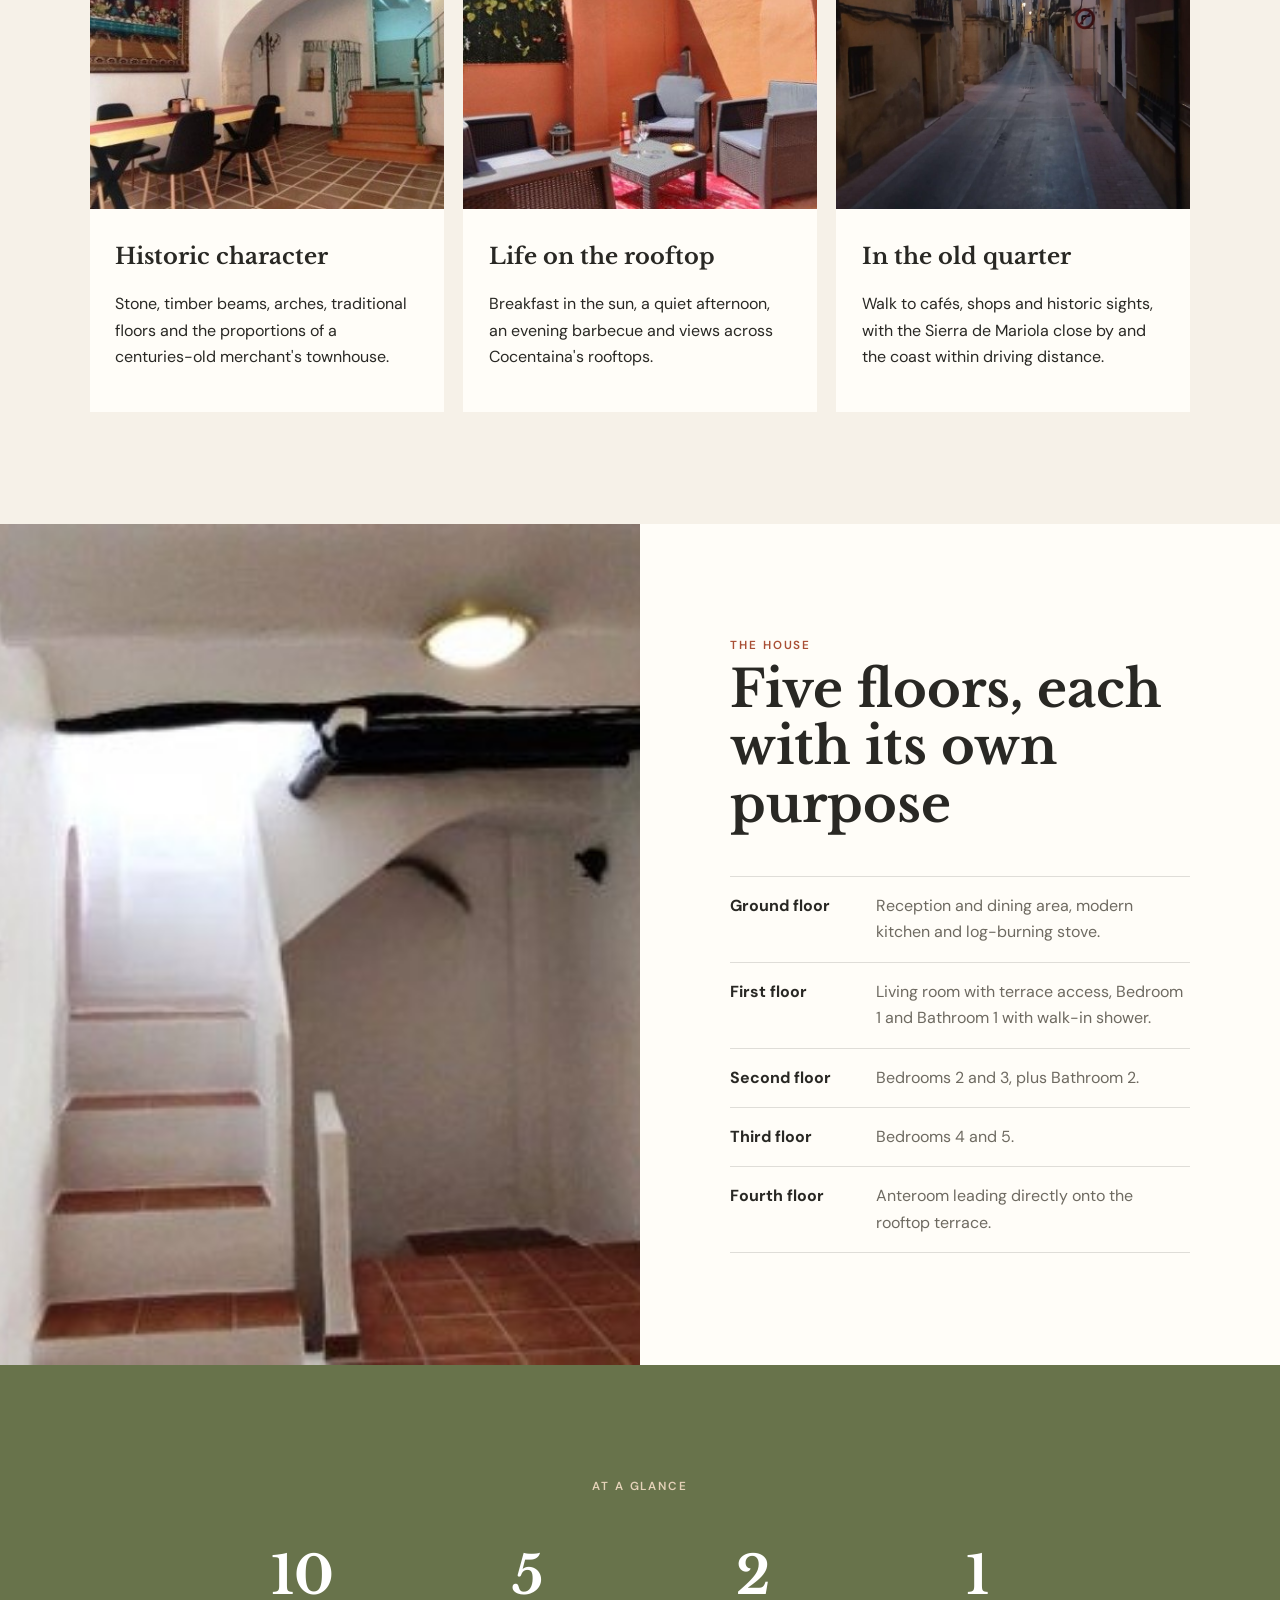
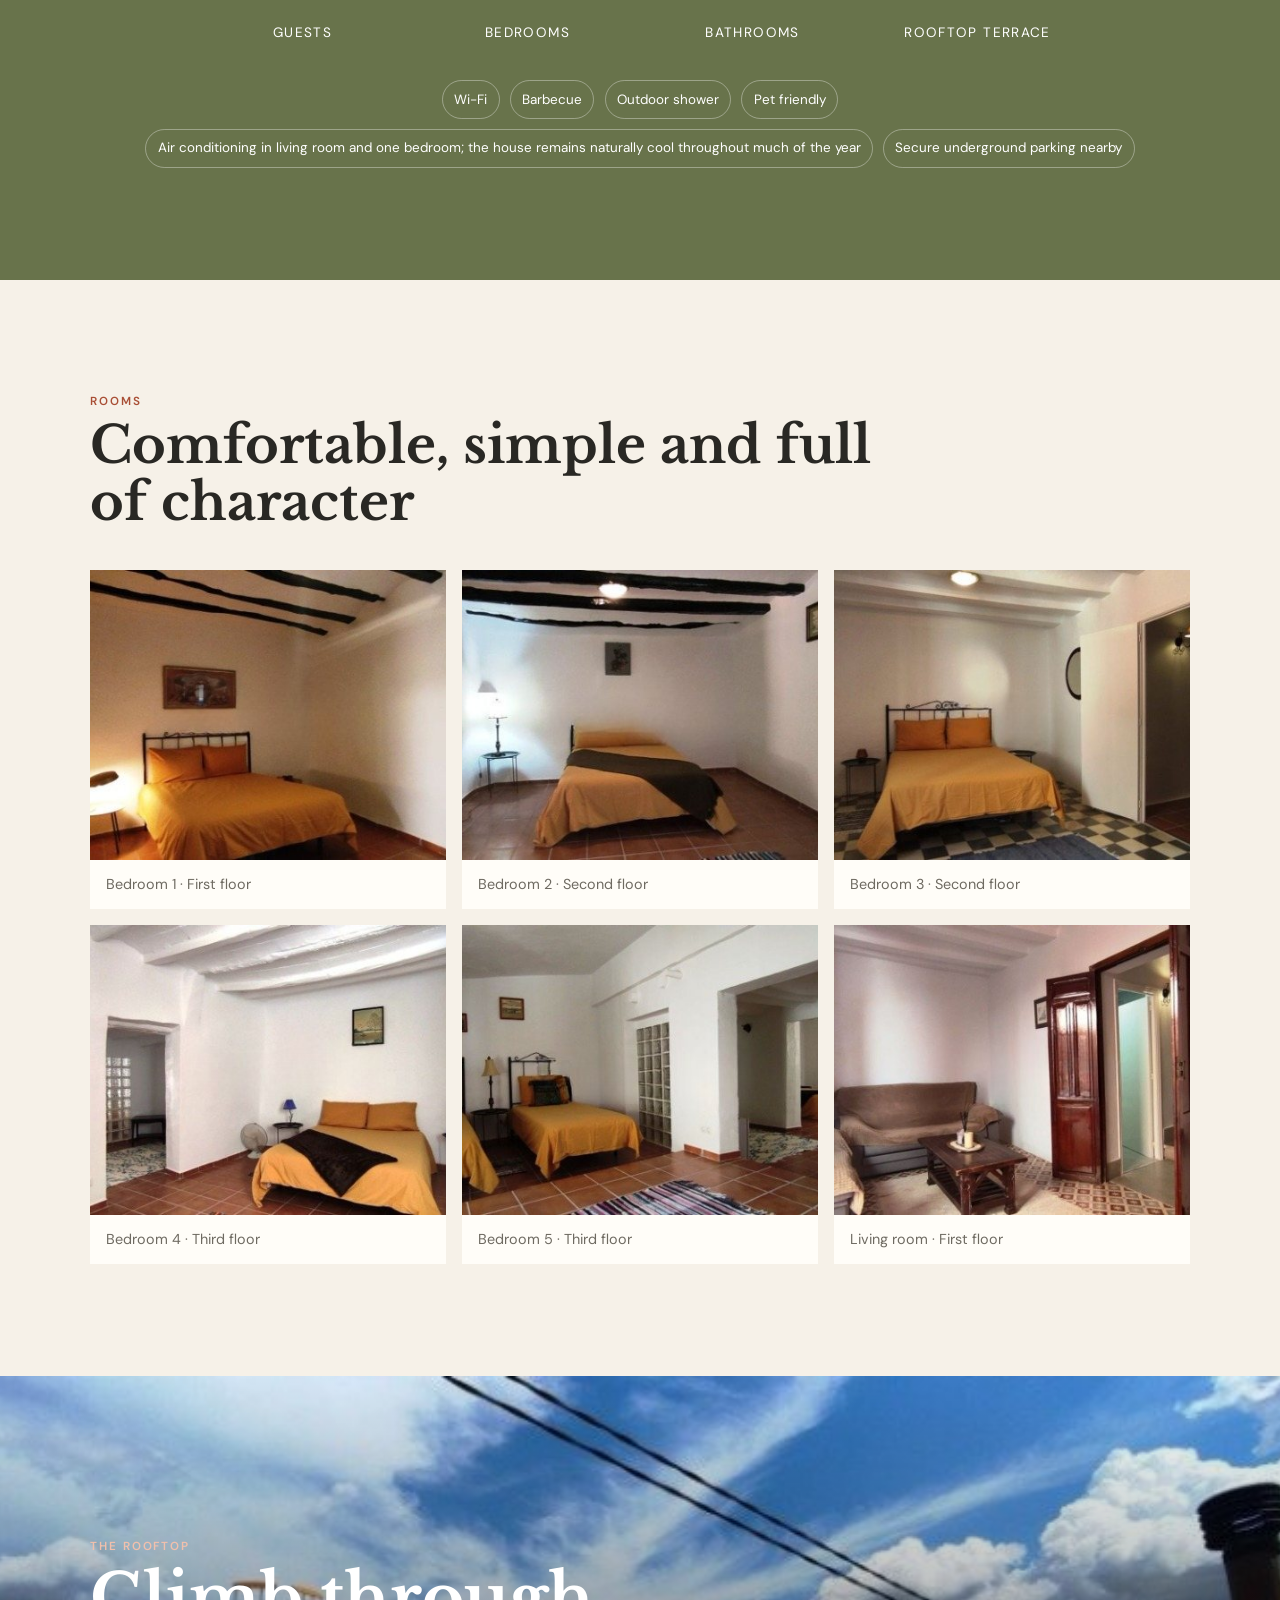
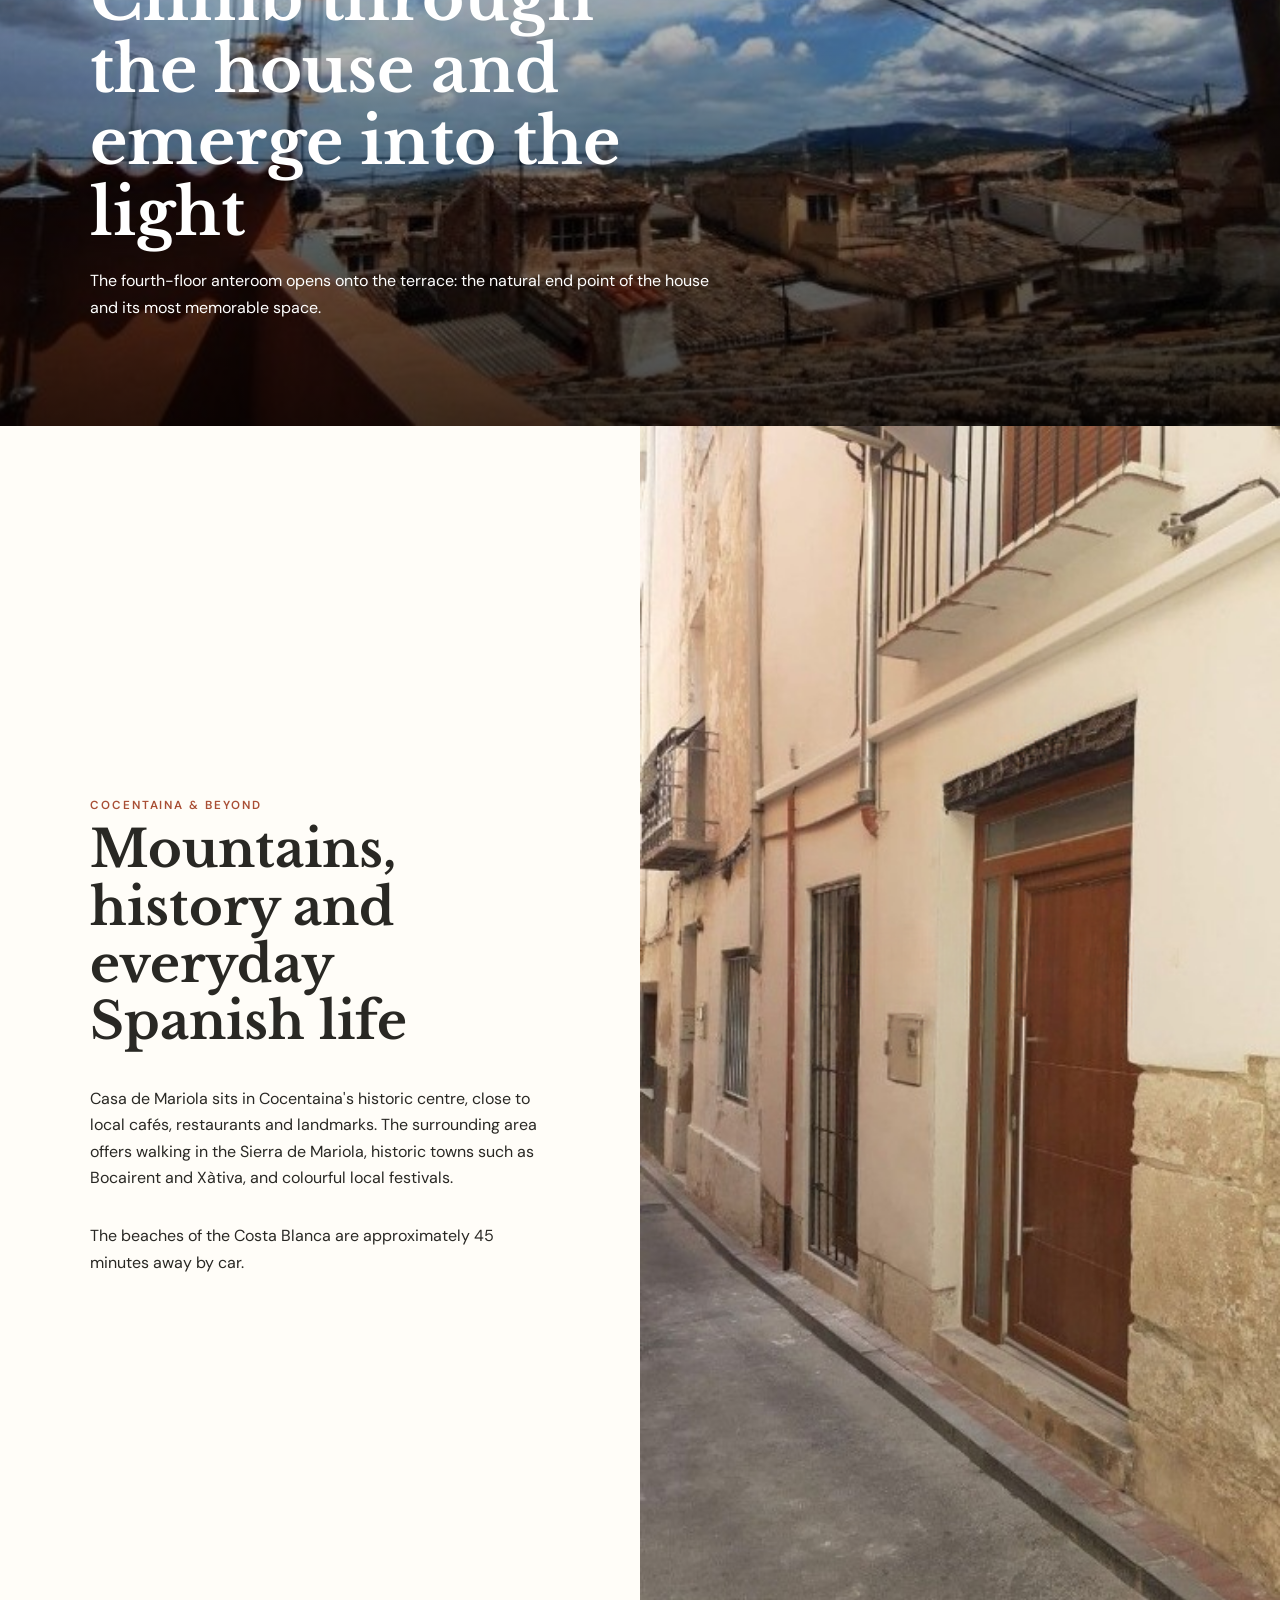
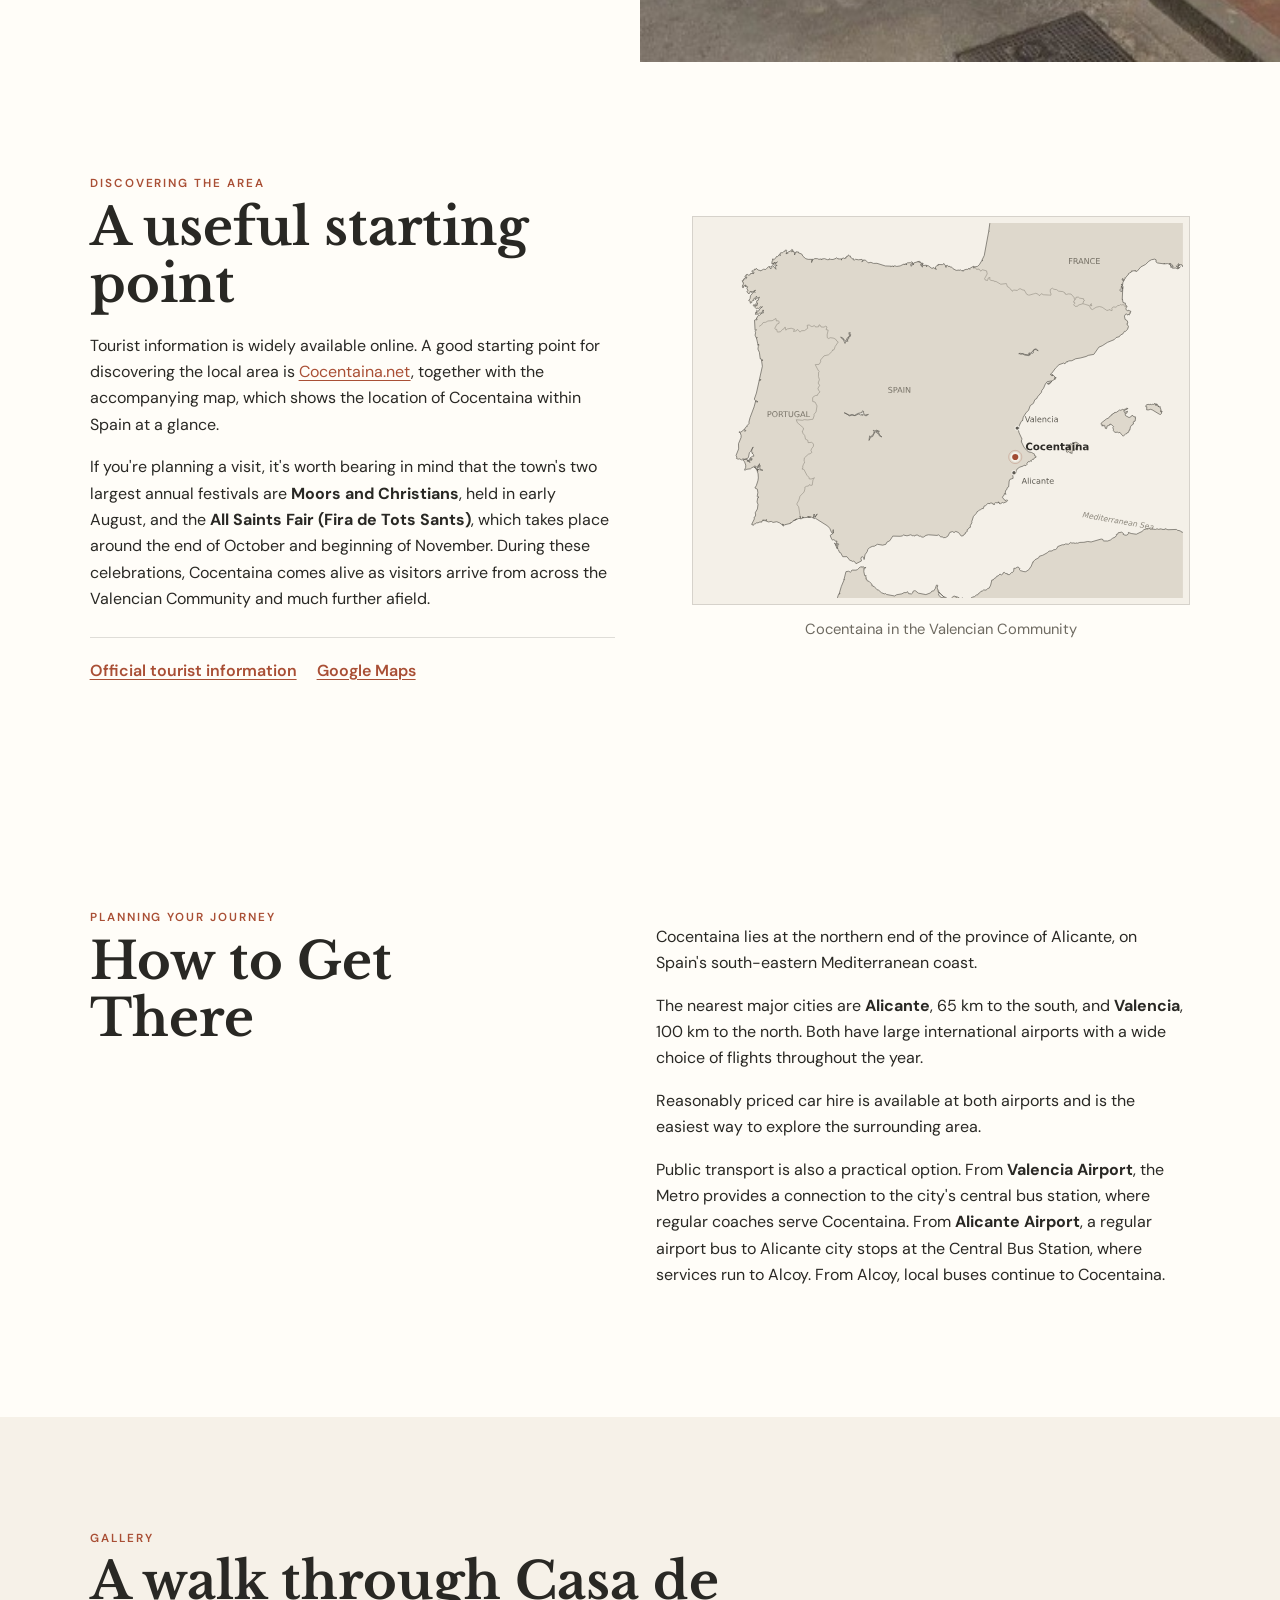
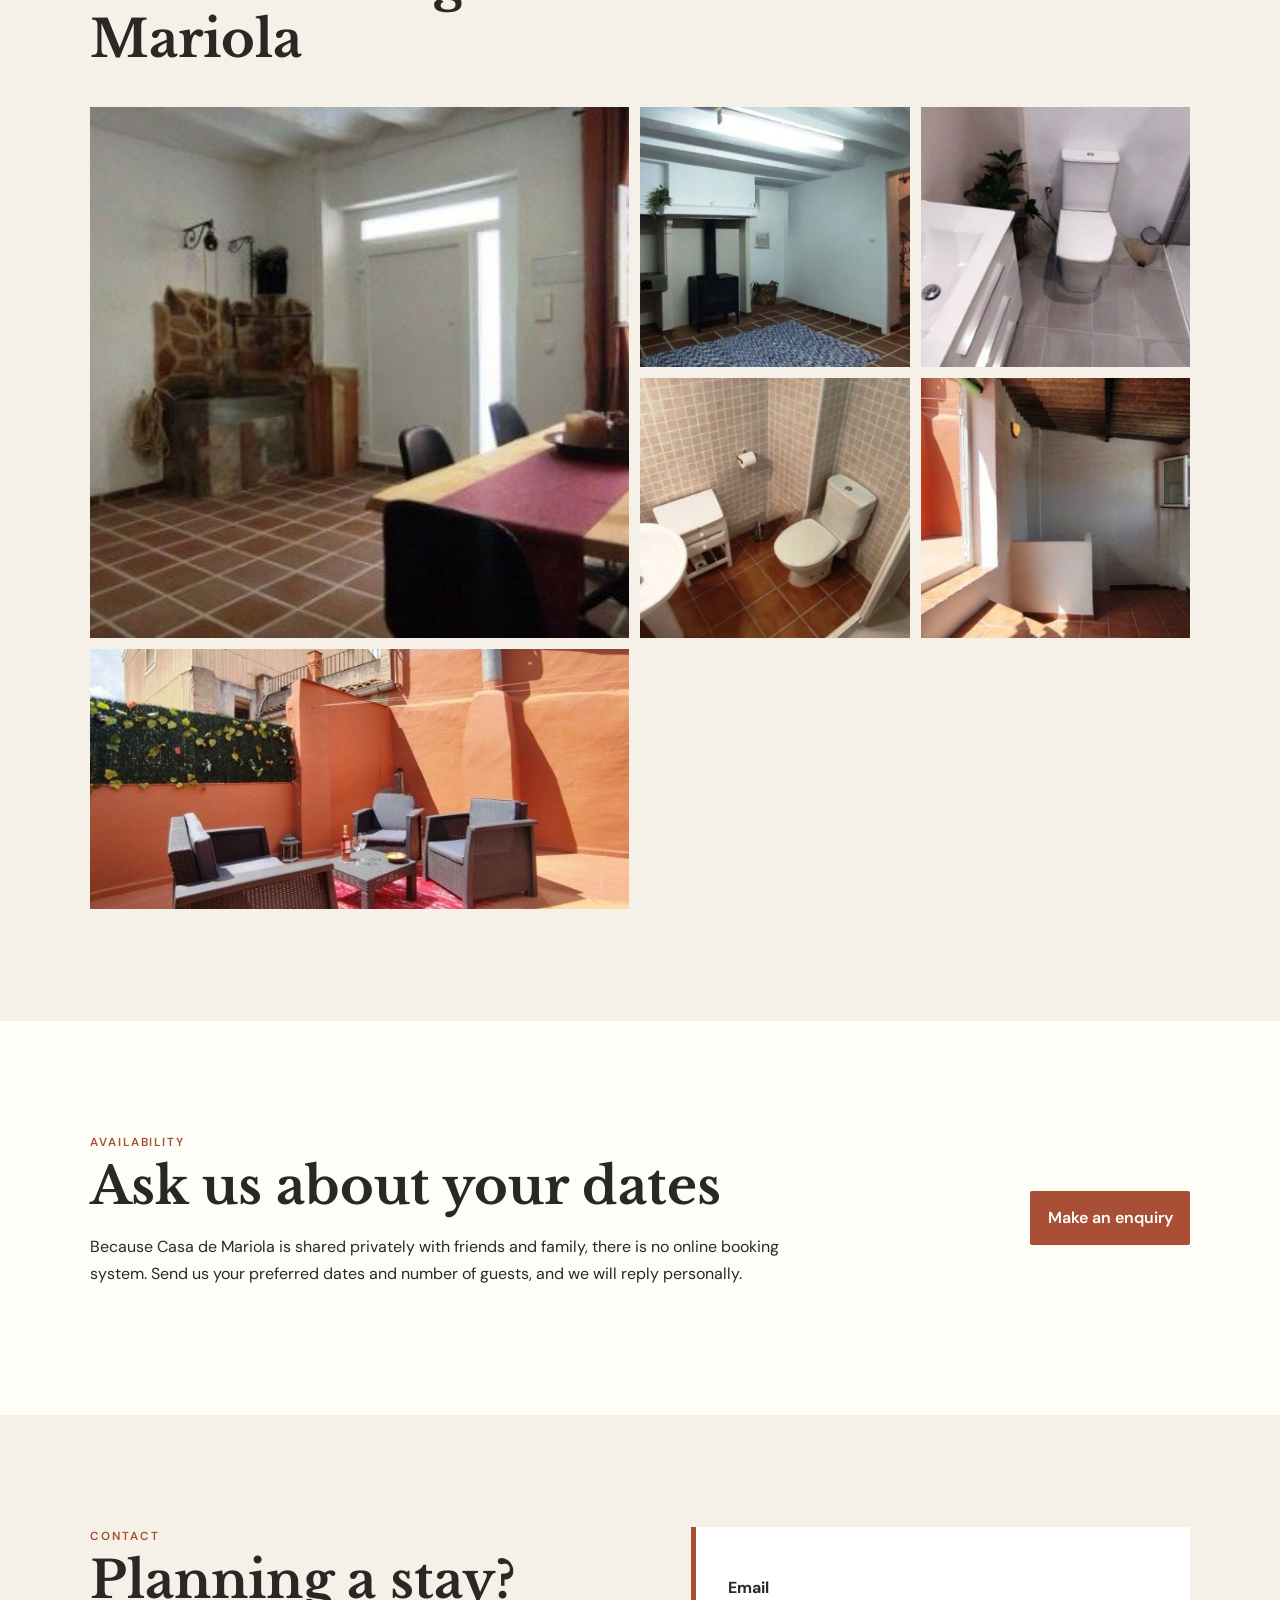
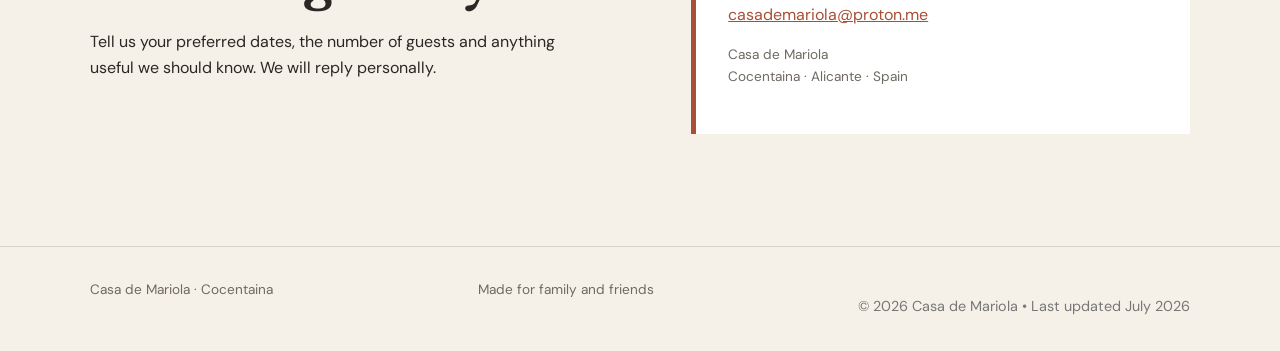
==== commit bb6b3e2e: "Add files via upload Version 1.6.1 – Refine area text and add footer" ====
--- a/index.html
+++ b/index.html
@@ -147,7 +147,7 @@
 <div class="area-guide-copy">
 <p class="eyebrow">Discovering the area</p>
 <h2 id="area-guide-title">A useful starting point</h2>
-<p>Tourist information is widely available online. A good starting point for discovering the local area is <a href="https://www.cocentaina.net/en/" target="_blank" rel="noopener noreferrer">Cocentaina.net</a>, together with the simple map below, which shows the location of Cocentaina within Spain at a glance.</p>
+<p>Tourist information is widely available online. A good starting point for discovering the local area is <a href="https://www.cocentaina.net/en/" target="_blank" rel="noopener noreferrer">Cocentaina.net</a>, together with the accompanying map, which shows the location of Cocentaina within Spain at a glance.</p>
 <p>If you're planning a visit, it's worth bearing in mind that the town's two largest annual festivals are <strong>Moors and Christians</strong>, held in early August, and the <strong>All Saints Fair (Fira de Tots Sants)</strong>, which takes place around the end of October and beginning of November. During these celebrations, Cocentaina comes alive as visitors arrive from across the Valencian Community and much further afield.</p>
 <div class="area-links" aria-label="Useful local links">
 <a href="https://www.cocentaina.net/en/" target="_blank" rel="noopener noreferrer">Official tourist information</a>
@@ -210,6 +210,7 @@
 <footer>
 <span>Casa de Mariola · Cocentaina</span>
 <span>Made for family and friends</span>
+    <div class="footer-update">© <span id="copyright-year"></span> Casa de Mariola • Last updated July 2026</div>
 </footer>
 <dialog id="lightbox">
 <button aria-label="Close image" class="close">×</button>
--- a/styles.css
+++ b/styles.css
@@ -144,3 +144,5 @@
 .location-map figcaption{margin-top:.75rem;color:var(--muted);font-size:.92rem;text-align:center}
 @media(max-width:850px){.area-guide{grid-template-columns:1fr}.location-map{max-width:760px}}
 @media(max-width:560px){.area-guide{gap:2.5rem}.area-links{flex-direction:column;align-items:flex-start}}
+
+.footer-update{margin-top:1rem;font-size:.9rem;color:#777;text-align:center;}
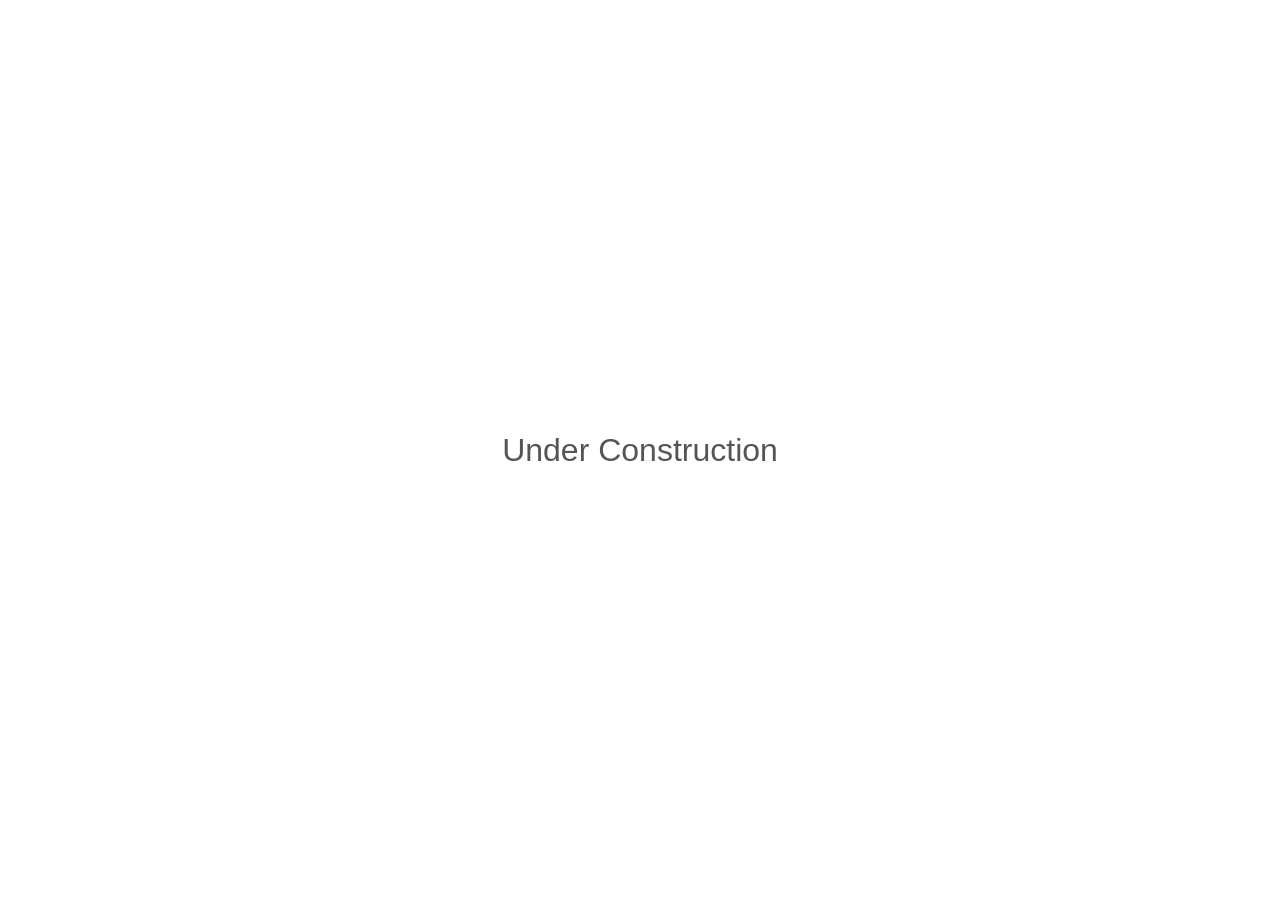
==== commit 78f2b310: "Update index.html Temporary holding page" ====
--- a/index.html
+++ b/index.html
@@ -1,221 +1,30 @@
 <!DOCTYPE html>
-
 <html lang="en">
 <head>
-<meta charset="utf-8"/>
-<meta content="width=device-width, initial-scale=1" name="viewport"/><meta content="Stay in a beautifully restored historic townhouse in the heart of Cocentaina, Alicante. An ideal base for exploring the Sierra de Mariola, inland Valencia and the Costa Blanca." name="description"/><meta content="index, follow, max-image-preview:large" name="robots"/><link href="https://casademariola.com/" rel="canonical"/><link href="https://casademariola.com/" hreflang="en" rel="alternate"/><link href="https://casademariola.com/va/" hreflang="ca-ES" rel="alternate"/><link href="https://casademariola.com/es/" hreflang="es" rel="alternate"/><link href="https://casademariola.com/fr/" hreflang="fr" rel="alternate"/><link href="https://casademariola.com/" hreflang="x-default" rel="alternate"/><meta content="Casa de Mariola" property="og:site_name"/><meta content="website" property="og:type"/><meta content="en_GB" property="og:locale"/><meta content="Casa de Mariola | Historic Townhouse in Cocentaina" property="og:title"/><meta content="A restored historic townhouse in the heart of Cocentaina, close to the Sierra de Mariola." property="og:description"/><meta content="https://casademariola.com/" property="og:url"/><meta content="https://casademariola.com/images/hero-terrace.jpg" property="og:image"/><meta content="Rooftop terrace at Casa de Mariola in Cocentaina" property="og:image:alt"/><meta content="summary_large_image" name="twitter:card"/><meta content="Casa de Mariola | Historic Townhouse in Cocentaina" name="twitter:title"/><meta content="A restored historic townhouse in the heart of Cocentaina, close to the Sierra de Mariola." name="twitter:description"/><meta content="https://casademariola.com/images/hero-terrace.jpg" name="twitter:image"/><meta content="ca_ES" property="og:locale:alternate"/><meta content="es_ES" property="og:locale:alternate"/><meta content="fr_FR" property="og:locale:alternate"/>
+    <meta charset="UTF-8">
+    <meta name="viewport" content="width=device-width, initial-scale=1.0">
+    <title>Casa de Mariola</title>
 
+    <style>
+        body {
+            margin: 0;
+            display: flex;
+            justify-content: center;
+            align-items: center;
+            height: 100vh;
+            font-family: Arial, sans-serif;
+            background: white;
+        }
 
+        h1 {
+            font-weight: normal;
+            color: #555;
+        }
+    </style>
+</head>
+<body>
 
+<h1>Under Construction</h1>
 
-
-
-
-<link href="favicon.svg" rel="icon" type="image/svg+xml"/>
-<title>Casa de Mariola | Historic Townhouse in Cocentaina</title>
-<link href="https://fonts.googleapis.com" rel="preconnect"/>
-<link crossorigin="" href="https://fonts.gstatic.com" rel="preconnect"/>
-<link href="https://fonts.googleapis.com/css2?family=DM+Sans:wght@400;500;600&amp;family=Libre+Baskerville:wght@400;700&amp;display=swap" rel="stylesheet"/>
-<link href="styles.css" rel="stylesheet"/>
-<script type="application/ld+json">{"@context": "https://schema.org", "@type": "VacationRental", "name": "Casa de Mariola", "url": "https://casademariola.com/", "description": "Stay in a beautifully restored historic townhouse in the heart of Cocentaina, Alicante. An ideal base for exploring the Sierra de Mariola, inland Valencia and the Costa Blanca.", "image": "https://casademariola.com/images/hero-terrace.jpg", "address": {"@type": "PostalAddress", "addressLocality": "Cocentaina", "addressRegion": "Alicante", "addressCountry": "ES"}, "numberOfBedrooms": 5, "petsAllowed": true}</script></head>
-<body>
-<header class="site-header">
-<a aria-label="Casa de Mariola home" class="brand" href="#home">
-<span>CASA DE MARIOLA</span>
-<small>Cocentaina, Alicante, Spain</small>
-</a>
-<button aria-controls="site-nav" aria-expanded="false" class="menu-toggle">Menu</button>
-<nav id="site-nav">
-<a href="#house">The house</a>
-<a href="#rooms">Rooms</a>
-<a href="#area">The area</a>
-<a href="#gallery">Gallery</a>
-<a href="#availability">Availability</a>
-<a href="#contact">Contact</a>
-<div class="language-selector">
-<button aria-controls="language-menu" aria-expanded="false" aria-label="Choose language" class="language-toggle" type="button"><span class="language-label">Languages</span><span aria-hidden="true" class="flag flag-va"></span><span aria-hidden="true" class="flag flag-es"></span><span aria-hidden="true" class="flag flag-fr"></span><span aria-hidden="true" class="language-chevron">▾</span></button>
-<div class="language-menu" id="language-menu" role="menu"><a aria-current="page" class="current-language" href="/" lang="en" role="menuitem"><span aria-hidden="true" class="flag flag-gb"></span><span>English</span></a><a href="/va/" lang="ca-valencia" role="menuitem"><span aria-hidden="true" class="flag flag-va"></span><span>Valencià</span></a><a href="/es/" lang="es" role="menuitem"><span aria-hidden="true" class="flag flag-es"></span><span>Español</span></a><a href="/fr/" lang="fr" role="menuitem"><span aria-hidden="true" class="flag flag-fr"></span><span>Français</span></a></div>
-</div></nav>
-</header>
-<main>
-<section class="hero" id="home">
-<img alt="The rooftop terrace at Casa de Mariola" src="images/hero-terrace.jpg"/>
-<div class="hero-shade"></div>
-<div class="hero-content">
-<p class="eyebrow">A heritage townhouse in Cocentaina</p>
-<h1>Discover authentic Spain</h1>
-<p>A restored merchant's house for family and friends, with five bedrooms, historic character and a rooftop terrace overlooking the old town.</p>
-<a class="button button-light" href="#house">Explore the house</a>
-</div>
-</section>
-<section class="intro section">
-<div>
-<p class="eyebrow">Welcome to Casa de Mariola</p>
-<h2>A house with history, shared with people we know</h2>
-</div>
-<div>
-<p>Tucked among the narrow streets of Cocentaina's historic quarter, Casa de Mariola is a traditional townhouse restored for comfortable modern living. It is a relaxed place for family gatherings, visits with friends and exploring inland Alicante.</p>
-<p>This is not a commercial booking site. Availability is arranged personally.</p>
-</div>
-</section>
-<section class="feature-grid section">
-<article>
-<img alt="Historic dining and reception area" src="images/dining-room.jpg"/>
-<div>
-<h3>Historic character</h3>
-<p>Stone, timber beams, arches, traditional floors and the proportions of a centuries-old merchant's townhouse.</p>
-</div>
-</article>
-<article>
-<img alt="Sunny rooftop terrace" src="images/terrace-wide.jpg"/>
-<div>
-<h3>Life on the rooftop</h3>
-<p>Breakfast in the sun, a quiet afternoon, an evening barbecue and views across Cocentaina's rooftops.</p>
-</div>
-</article>
-<article>
-<img alt="A street in Cocentaina's old quarter" src="images/old-street.jpg"/>
-<div>
-<h3>In the old quarter</h3>
-<p>Walk to cafés, shops and historic sights, with the Sierra de Mariola close by and the coast within driving distance.</p>
-</div>
-</article>
-</section>
-<section class="section split" id="house">
-<div class="split-image">
-<img alt="Traditional staircase inside Casa de Mariola" src="images/stairs.jpg"/>
-</div>
-<div class="split-copy">
-<p class="eyebrow">The house</p>
-<h2>Five floors, each with its own purpose</h2>
-<div class="floor-list">
-<div><strong>Ground floor</strong><span>Reception and dining area, modern kitchen and log-burning stove.</span></div>
-<div><strong>First floor</strong><span>Living room with terrace access, Bedroom 1 and Bathroom 1 with walk-in shower.</span></div>
-<div><strong>Second floor</strong><span>Bedrooms 2 and 3, plus Bathroom 2.</span></div>
-<div><strong>Third floor</strong><span>Bedrooms 4 and 5.</span></div>
-<div><strong>Fourth floor</strong><span>Anteroom leading directly onto the rooftop terrace.</span></div>
-</div>
-</div>
-</section>
-<section class="facts section">
-<p class="eyebrow">At a glance</p>
-<div class="facts-grid">
-<div><strong>10</strong><span>guests</span></div>
-<div><strong>5</strong><span>bedrooms</span></div>
-<div><strong>2</strong><span>bathrooms</span></div>
-<div><strong>1</strong><span>rooftop terrace</span></div>
-</div>
-<div class="amenities">
-<span>Wi-Fi</span><span>Barbecue</span><span>Outdoor shower</span><span>Pet friendly</span>
-<span>Air conditioning in living room and one bedroom; the house remains naturally cool throughout much of the year</span><span>Secure underground parking nearby</span>
-</div>
-</section>
-<section class="section" id="rooms">
-<div class="section-heading">
-<p class="eyebrow">Rooms</p>
-<h2>Comfortable, simple and full of character</h2>
-</div>
-<div class="room-grid">
-<figure><img alt="Bedroom 1" src="images/bedroom-1.jpg"/><figcaption>Bedroom 1 · First floor</figcaption></figure>
-<figure><img alt="Bedroom 2" src="images/bedroom-2.jpg"/><figcaption>Bedroom 2 · Second floor</figcaption></figure>
-<figure><img alt="Bedroom 3" src="images/bedroom-3.jpg"/><figcaption>Bedroom 3 · Second floor</figcaption></figure>
-<figure><img alt="Bedroom 4" src="images/bedroom-4.jpg"/><figcaption>Bedroom 4 · Third floor</figcaption></figure>
-<figure><img alt="Bedroom 5" src="images/bedroom-5.jpg"/><figcaption>Bedroom 5 · Third floor</figcaption></figure>
-<figure><img alt="First-floor living room" src="images/living-room.jpg"/><figcaption>Living room · First floor</figcaption></figure>
-</div>
-</section>
-<section class="terrace-banner">
-<img alt="View from the rooftop terrace" src="images/terrace-view.jpg"/>
-<div>
-<p class="eyebrow">The rooftop</p>
-<h2>Climb through the house and emerge into the light</h2>
-<p>The fourth-floor anteroom opens onto the terrace: the natural end point of the house and its most memorable space.</p>
-</div>
-</section>
-<section class="section split reverse" id="area">
-<div class="split-image">
-<img alt="The entrance to Casa de Mariola" src="images/front-door.jpg"/>
-</div>
-<div class="split-copy">
-<p class="eyebrow">Cocentaina &amp; beyond</p>
-<h2>Mountains, history and everyday Spanish life</h2>
-<p>Casa de Mariola sits in Cocentaina's historic centre, close to local cafés, restaurants and landmarks. The surrounding area offers walking in the Sierra de Mariola, historic towns such as Bocairent and Xàtiva, and colourful local festivals.</p>
-<p>The beaches of the Costa Blanca are approximately 45 minutes away by car.</p>
-</div>
-</section>
-<section class="area-guide section" aria-labelledby="area-guide-title">
-<div class="area-guide-copy">
-<p class="eyebrow">Discovering the area</p>
-<h2 id="area-guide-title">A useful starting point</h2>
-<p>Tourist information is widely available online. A good starting point for discovering the local area is <a href="https://www.cocentaina.net/en/" target="_blank" rel="noopener noreferrer">Cocentaina.net</a>, together with the accompanying map, which shows the location of Cocentaina within Spain at a glance.</p>
-<p>If you're planning a visit, it's worth bearing in mind that the town's two largest annual festivals are <strong>Moors and Christians</strong>, held in early August, and the <strong>All Saints Fair (Fira de Tots Sants)</strong>, which takes place around the end of October and beginning of November. During these celebrations, Cocentaina comes alive as visitors arrive from across the Valencian Community and much further afield.</p>
-<div class="area-links" aria-label="Useful local links">
-<a href="https://www.cocentaina.net/en/" target="_blank" rel="noopener noreferrer">Official tourist information</a>
-<a href="https://www.google.com/maps/search/?api=1&amp;query=38.7442,-0.4406" target="_blank" rel="noopener noreferrer">Google Maps</a>
-</div>
-</div>
-<figure class="location-map">
-<a href="https://www.google.com/maps/search/?api=1&amp;query=38.7442,-0.4406" target="_blank" rel="noopener noreferrer" aria-label="View Cocentaina on Google Maps">
-<img src="images/cocentaina-map.svg" alt="Map of Spain showing Cocentaina between Valencia and Alicante on the Mediterranean side of the country"/>
-</a>
-<figcaption>Cocentaina in the Valencian Community</figcaption>
-</figure>
-</section>
-<section class="intro section" id="getting-there">
-<div>
-<p class="eyebrow">Planning your journey</p>
-<h2>How to Get There</h2>
-</div>
-<div>
-<p>Cocentaina lies at the northern end of the province of Alicante, on Spain's south-eastern Mediterranean coast.</p>
-<p>The nearest major cities are <strong>Alicante</strong>, 65 km to the south, and <strong>Valencia</strong>, 100 km to the north. Both have large international airports with a wide choice of flights throughout the year.</p>
-<p>Reasonably priced car hire is available at both airports and is the easiest way to explore the surrounding area.</p>
-<p>Public transport is also a practical option. From <strong>Valencia Airport</strong>, the Metro provides a connection to the city's central bus station, where regular coaches serve Cocentaina. From <strong>Alicante Airport</strong>, a regular airport bus to Alicante city stops at the Central Bus Station, where services run to Alcoy. From Alcoy, local buses continue to Cocentaina.</p>
-</div>
-</section>
-<section class="section" id="gallery">
-<div class="section-heading">
-<p class="eyebrow">Gallery</p>
-<h2>A walk through Casa de Mariola</h2>
-</div>
-<div class="gallery">
-<button><img alt="Dining room and kitchen" src="images/dining-kitchen.jpg"/></button>
-<button><img alt="Kitchen with log-burning stove" src="images/kitchen.jpg"/></button>
-<button><img alt="Bathroom 1" src="images/bathroom-1.jpg"/></button>
-<button><img alt="Bathroom 2" src="images/bathroom-2.jpg"/></button>
-<button><img alt="Anteroom leading to the terrace" src="images/anteroom.jpg"/></button>
-<button><img alt="Rooftop terrace seating" src="images/terrace-wide.jpg"/></button>
-</div>
-</section>
-<section class="availability section" id="availability">
-<div>
-<p class="eyebrow">Availability</p>
-<h2>Ask us about your dates</h2>
-<p>Because Casa de Mariola is shared privately with friends and family, there is no online booking system. Send us your preferred dates and number of guests, and we will reply personally.</p>
-</div>
-<a class="button" href="#contact">Make an enquiry</a>
-</section>
-<section class="contact section" id="contact">
-<div>
-<p class="eyebrow">Contact</p>
-<h2>Planning a stay?</h2>
-<p>Tell us your preferred dates, the number of guests and anything useful we should know. We will reply personally.</p>
-</div>
-<div class="contact-card">
-<p><strong>Email</strong><br/><a href="mailto:casademariola@proton.me?subject=Casa%20de%20Mariola%20enquiry">casademariola@proton.me</a></p>
-<p class="small">Casa de Mariola<br/>Cocentaina · Alicante · Spain</p>
-</div>
-</section>
-</main>
-<footer>
-<span>Casa de Mariola · Cocentaina</span>
-<span>Made for family and friends</span>
-    <div class="footer-update">© <span id="copyright-year"></span> Casa de Mariola • Last updated July 2026</div>
-</footer>
-<dialog id="lightbox">
-<button aria-label="Close image" class="close">×</button>
-<img alt="" src=""/>
-</dialog>
-<script src="script.js"></script>
 </body>
 </html>
